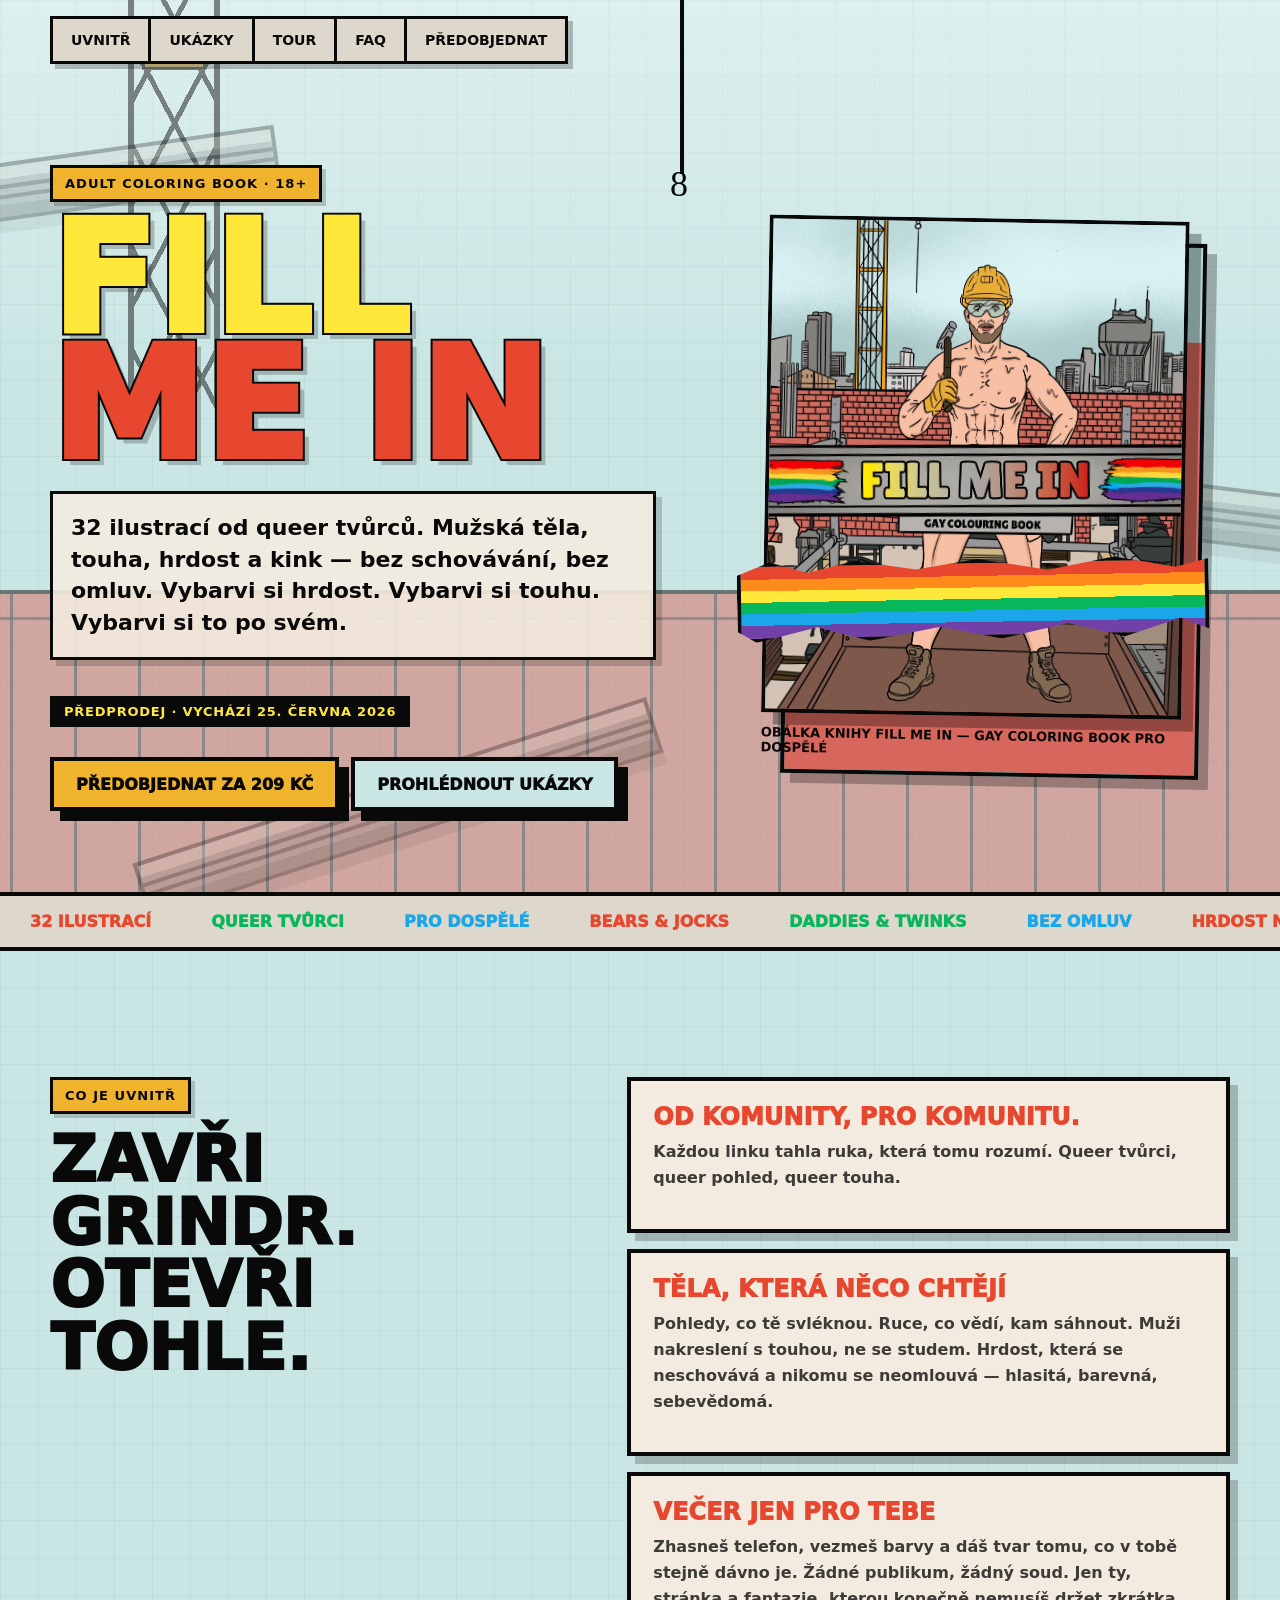
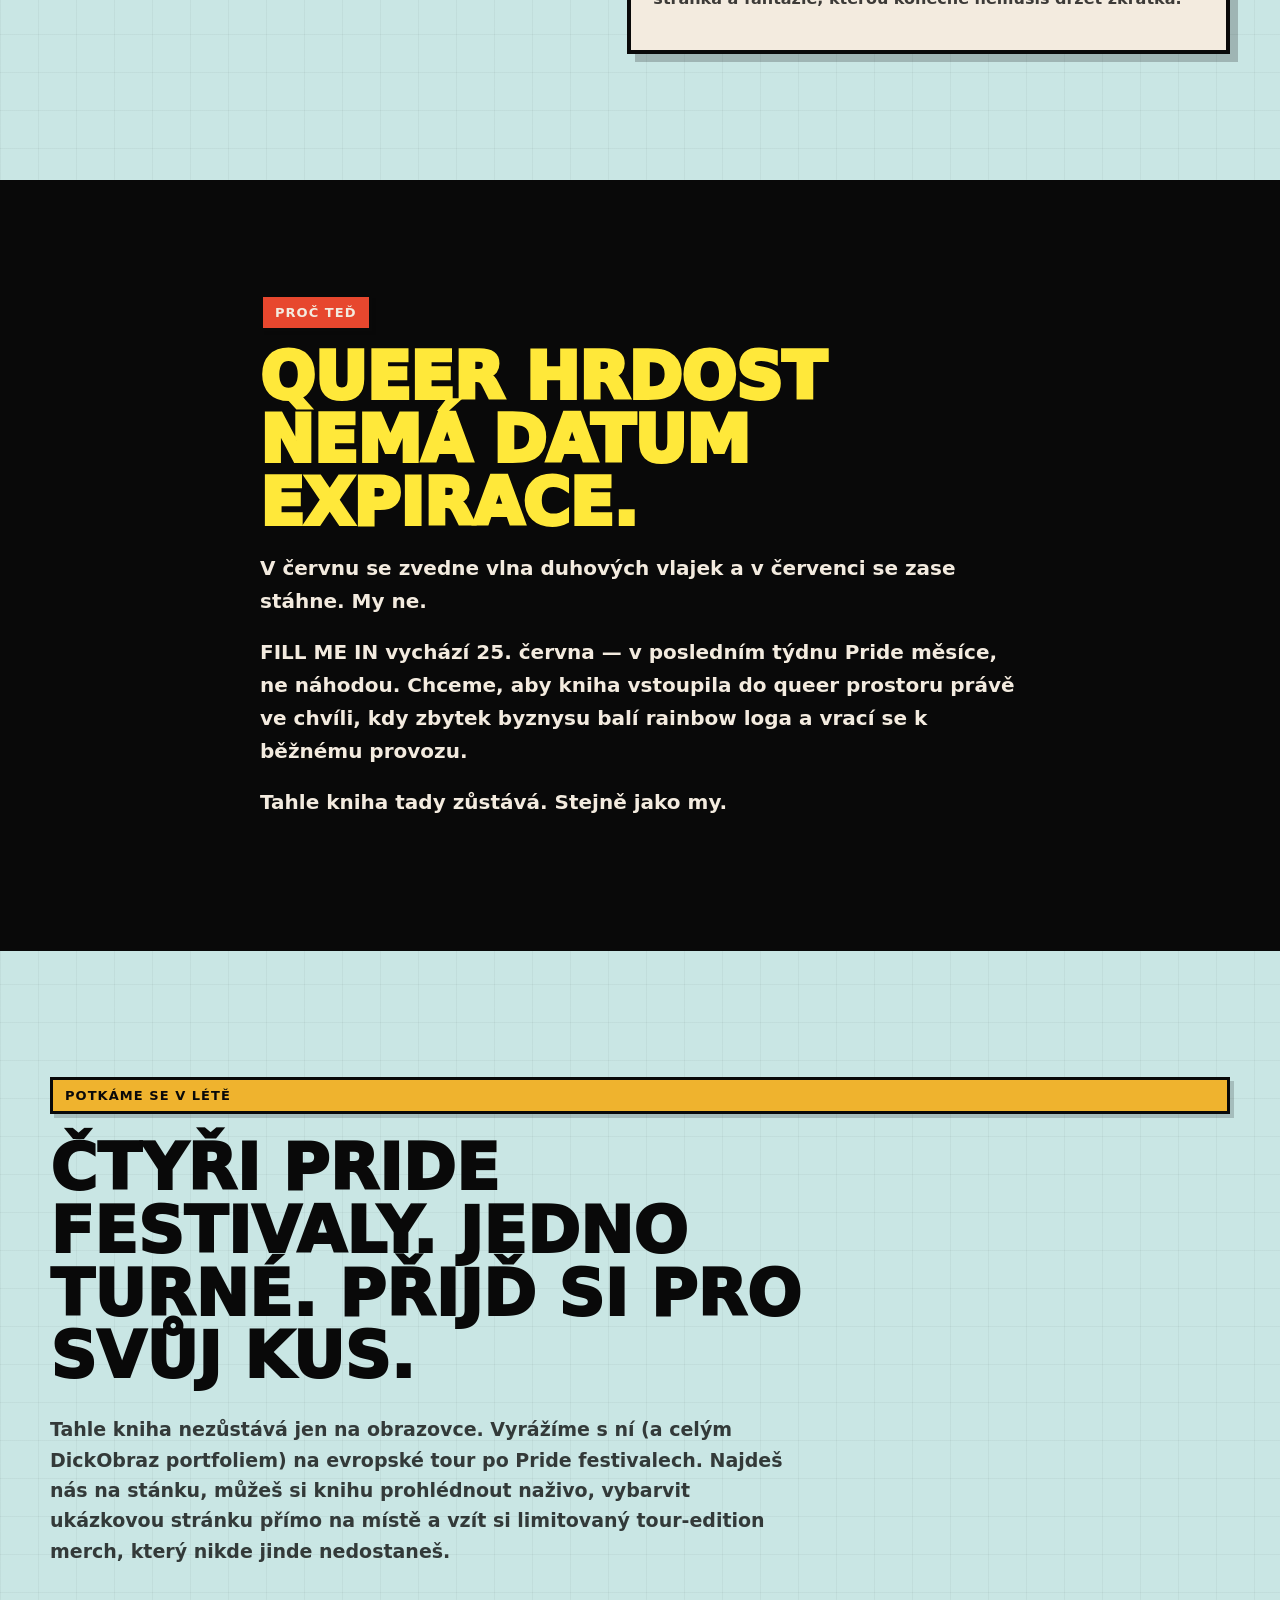
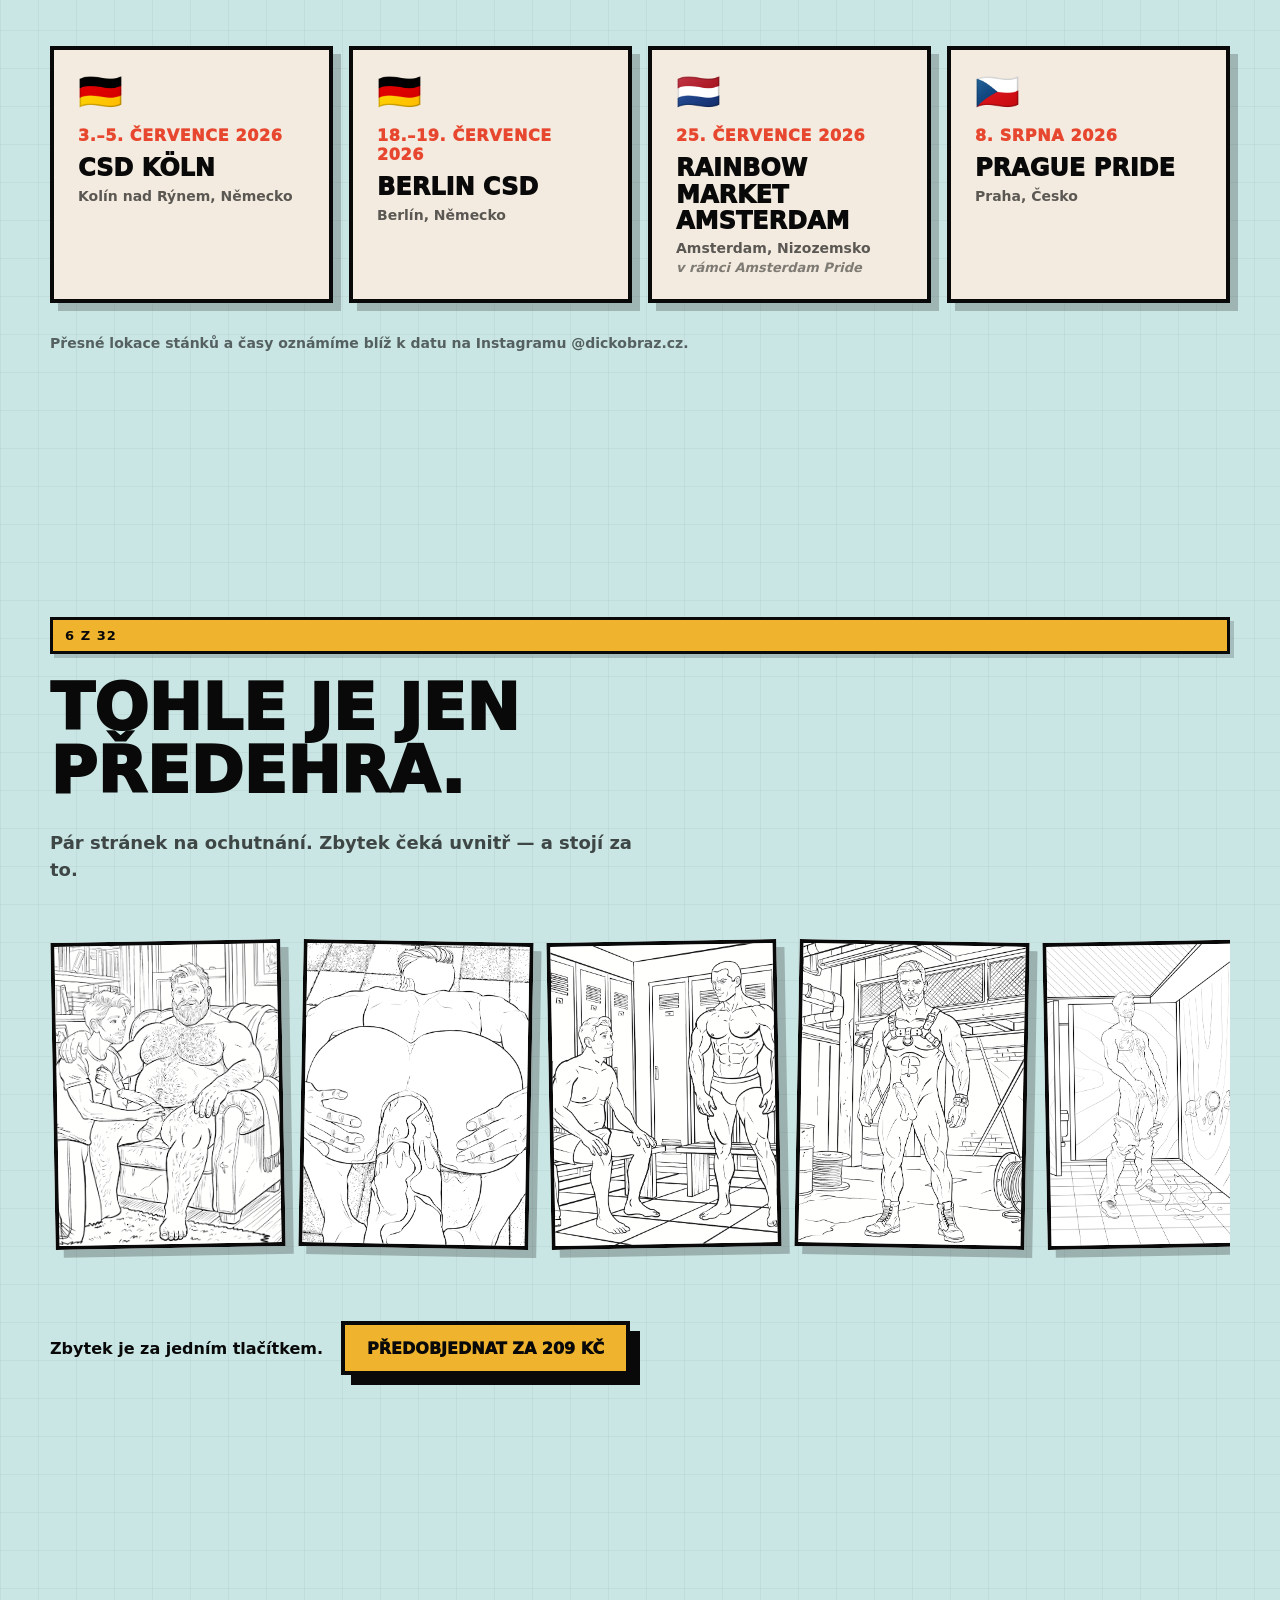
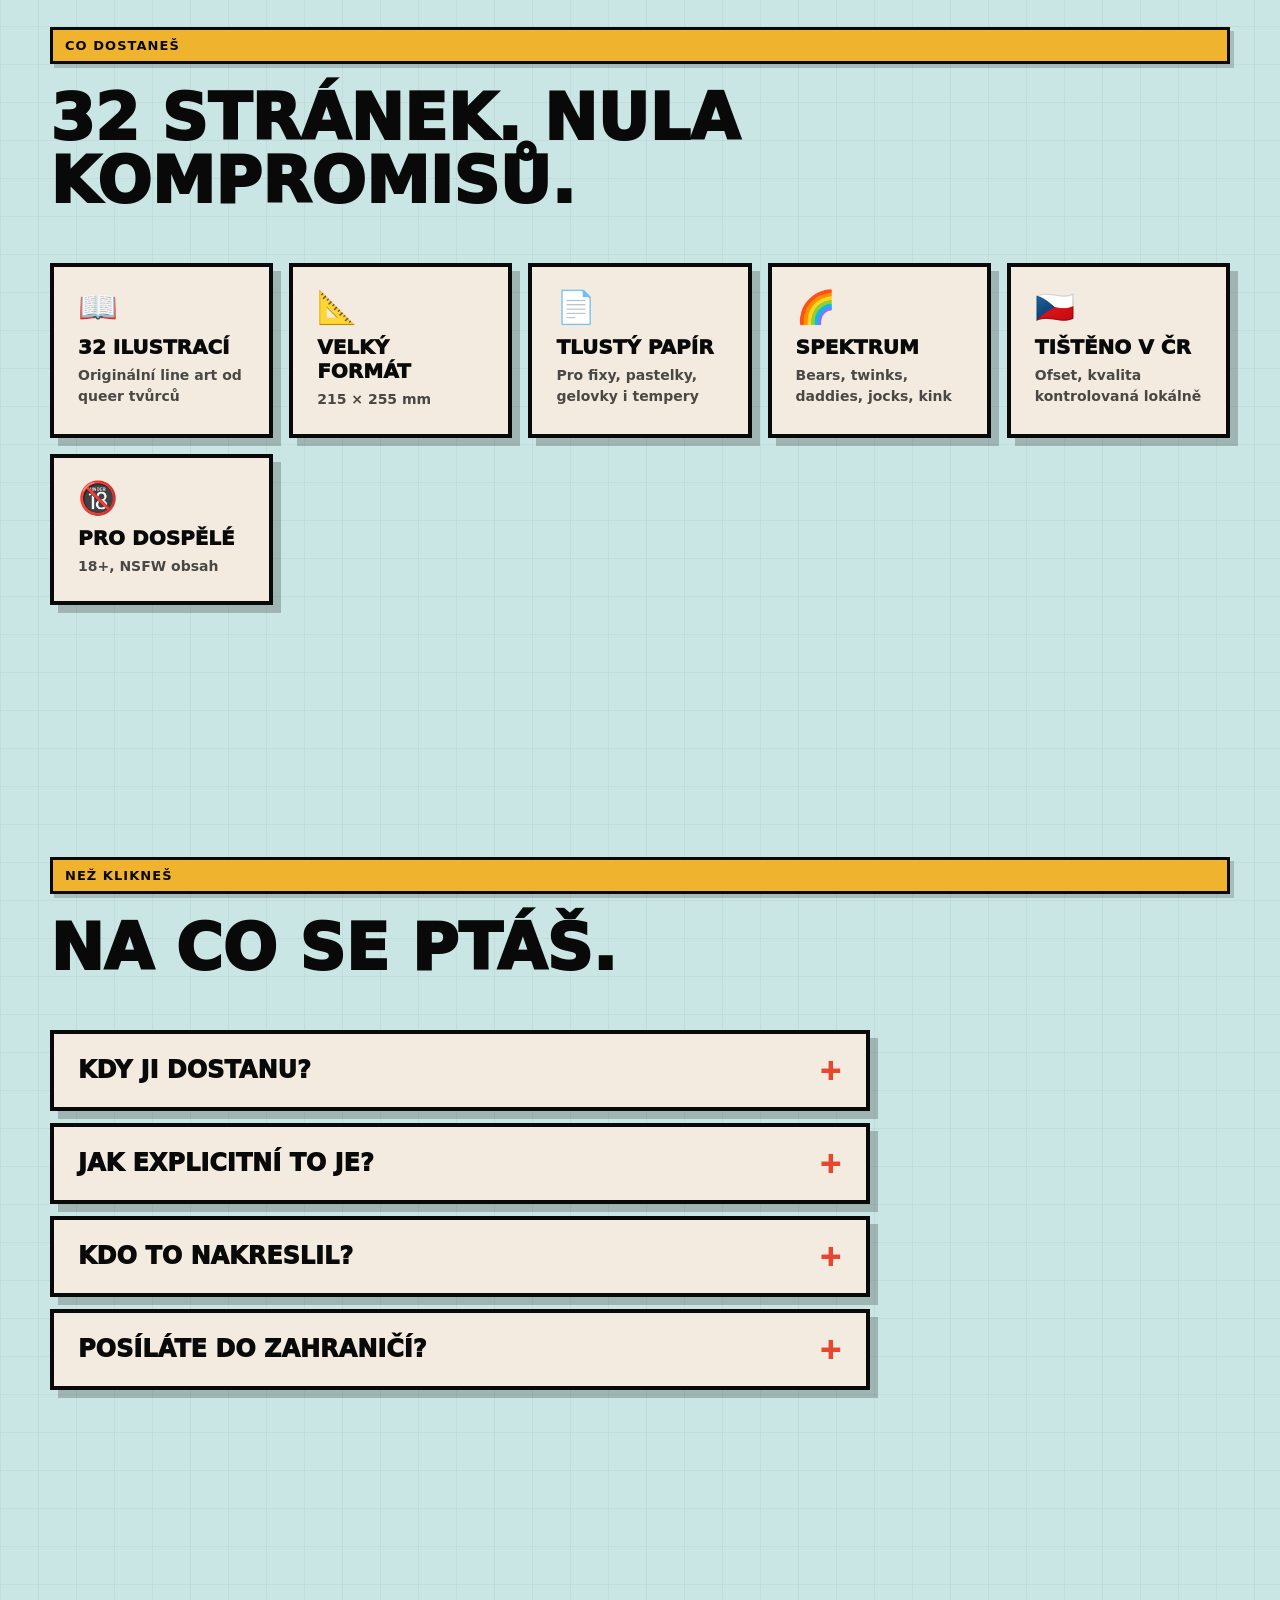
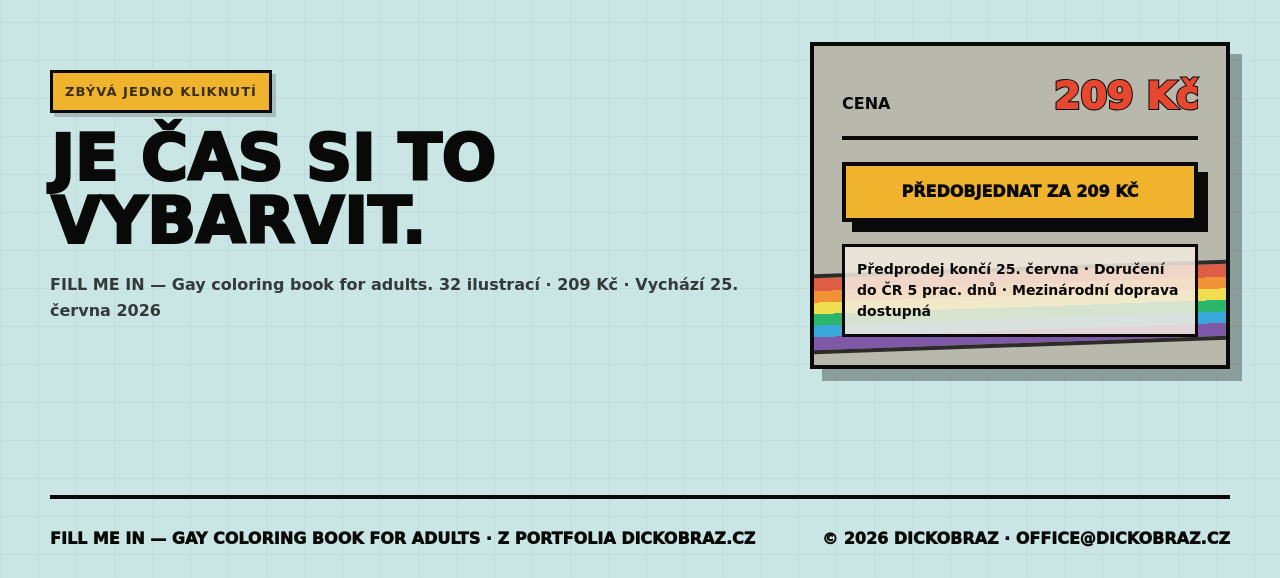
==== index.html @ f8d49448 "Tour sekce + SEO meta tagy + JSON-LD strukturovaná data - Přidána tour sekce s 4 kartami Pride festi" ====
<!doctype html>
<html lang="cs">
  <head>
    <meta charset="utf-8">
    <meta name="viewport" content="width=device-width, initial-scale=1">
    <title>FILL ME IN | Gay Coloring Book | DickObraz na Pride 2026</title>
    <meta name="description" content="FILL ME IN — gay coloring book pro dospělé. 32 ilustrací od queer tvůrců. Vychází 25. června 2026. Potkáme se na Pride festivalech: CSD Köln, Berlin CSD, Rainbow Market Amsterdam a Prague Pride.">
    <meta name="keywords" content="gay coloring book, queer omalovánky, FILL ME IN, DickObraz, Pride 2026, Berlin CSD vendor, CSD Köln aussteller, Amsterdam Pride market, Prague Pride trh, queer art, gay art Europe">
    <meta property="og:title" content="FILL ME IN — Gay Coloring Book | Pride Tour 2026">
    <meta property="og:description" content="32 ilustrací od queer tvůrců. Najdeš nás na CSD Köln, Berlin CSD, Amsterdam Pride a Prague Pride 2026.">
    <meta property="og:image" content="https://fillmein.dickobraz.cz/assets/obalka.jpeg">
    <meta property="og:url" content="https://fillmein.dickobraz.cz/">
    <meta property="og:type" content="product">
    <meta name="twitter:card" content="summary_large_image">
    <meta name="twitter:title" content="FILL ME IN — Gay Coloring Book">
    <meta name="twitter:description" content="32 ilustrací od queer tvůrců. Pride Tour 2026: Köln, Berlin, Amsterdam, Praha.">
    <meta name="twitter:image" content="https://fillmein.dickobraz.cz/assets/obalka.jpeg">
    <script type="application/ld+json">
    {
      "@context": "https://schema.org/",
      "@type": "Product",
      "name": "FILL ME IN — Gay Coloring Book",
      "image": "https://fillmein.dickobraz.cz/assets/obalka.jpeg",
      "description": "Gay coloring book pro dospělé. 32 originálních ilustrací od queer tvůrců. Bears, twinks, daddies, jocks a kink scéna.",
      "brand": { "@type": "Brand", "name": "DickObraz" },
      "offers": {
        "@type": "Offer",
        "url": "https://fillmein.dickobraz.cz/#buy",
        "priceCurrency": "CZK",
        "price": "209",
        "availability": "https://schema.org/PreOrder",
        "availabilityStarts": "2026-06-25T00:00:00+02:00"
      }
    }
    </script>
    <script type="application/ld+json">
    {
      "@context": "https://schema.org",
      "@graph": [
        {
          "@type": "Event",
          "name": "DickObraz / FILL ME IN @ CSD Köln 2026",
          "startDate": "2026-07-03",
          "endDate": "2026-07-05",
          "eventStatus": "https://schema.org/EventScheduled",
          "eventAttendanceMode": "https://schema.org/OfflineEventAttendanceMode",
          "location": { "@type": "Place", "name": "CSD Köln 2026", "address": { "@type": "PostalAddress", "addressLocality": "Köln", "addressCountry": "DE" } },
          "performer": { "@type": "Organization", "name": "DickObraz", "url": "https://dickobraz.cz" },
          "organizer": { "@type": "Organization", "name": "ColognePride", "url": "https://www.colognepride.de/" },
          "description": "DickObraz / FILL ME IN — vendor stánek s gay coloring book a celým DickObraz portfoliem na CSD Köln 2026.",
          "url": "https://fillmein.dickobraz.cz/#tour"
        },
        {
          "@type": "Event",
          "name": "DickObraz / FILL ME IN @ Berlin CSD 2026",
          "startDate": "2026-07-18",
          "endDate": "2026-07-19",
          "eventStatus": "https://schema.org/EventScheduled",
          "eventAttendanceMode": "https://schema.org/OfflineEventAttendanceMode",
          "location": { "@type": "Place", "name": "Berlin CSD 2026", "address": { "@type": "PostalAddress", "addressLocality": "Berlin", "addressCountry": "DE" } },
          "performer": { "@type": "Organization", "name": "DickObraz", "url": "https://dickobraz.cz" },
          "organizer": { "@type": "Organization", "name": "Berlin CSD", "url": "https://csd-berlin.de/" },
          "description": "DickObraz / FILL ME IN — vendor stánek s gay coloring book a celým DickObraz portfoliem na Berlin CSD 2026.",
          "url": "https://fillmein.dickobraz.cz/#tour"
        },
        {
          "@type": "Event",
          "name": "DickObraz / FILL ME IN @ Rainbow Market Amsterdam Pride 2026",
          "startDate": "2026-07-25",
          "endDate": "2026-07-25",
          "eventStatus": "https://schema.org/EventScheduled",
          "eventAttendanceMode": "https://schema.org/OfflineEventAttendanceMode",
          "location": { "@type": "Place", "name": "Rainbow Market Amsterdam Pride", "address": { "@type": "PostalAddress", "addressLocality": "Amsterdam", "addressCountry": "NL" } },
          "performer": { "@type": "Organization", "name": "DickObraz", "url": "https://dickobraz.cz" },
          "organizer": { "@type": "Organization", "name": "Amsterdam Pride", "url": "https://pride.nl/" },
          "description": "DickObraz / FILL ME IN — vendor na Rainbow Market v rámci Amsterdam Pride 2026.",
          "url": "https://fillmein.dickobraz.cz/#tour"
        },
        {
          "@type": "Event",
          "name": "DickObraz / FILL ME IN @ Prague Pride 2026",
          "startDate": "2026-08-08",
          "endDate": "2026-08-08",
          "eventStatus": "https://schema.org/EventScheduled",
          "eventAttendanceMode": "https://schema.org/OfflineEventAttendanceMode",
          "location": { "@type": "Place", "name": "Prague Pride 2026", "address": { "@type": "PostalAddress", "addressLocality": "Praha", "addressCountry": "CZ" } },
          "performer": { "@type": "Organization", "name": "DickObraz", "url": "https://dickobraz.cz" },
          "organizer": { "@type": "Organization", "name": "Prague Pride", "url": "https://www.praguepride.cz/" },
          "description": "DickObraz / FILL ME IN — vendor stánek s gay coloring book a celým DickObraz portfoliem na Prague Pride 2026.",
          "url": "https://fillmein.dickobraz.cz/#tour"
        }
      ]
    }
    </script>
    <link rel="preload" href="styles.css" as="style">
    <link rel="stylesheet" href="styles.css">
  </head>
  <body>
    <div class="construction-stage" aria-hidden="true">
      <span class="crane"></span>
      <span class="beam beam-a"><span></span></span>
      <span class="beam beam-b"><span></span></span>
      <span class="beam beam-c"><span></span></span>
      <span class="hook"></span>
    </div>

    <header class="site-header">
<nav class="nav" aria-label="Hlavní navigace">
        <a href="#inside" data-content="navInside">Uvnitř</a>
        <a href="#preview" data-content="navPreview">Ukázky</a>
        <a href="#tour">Tour</a>
        <a href="#faq">FAQ</a>
        <a href="#buy" data-content="navBuy">Předobjednat</a>
      </nav>
    </header>

    <main id="top">
      <section class="hero" aria-labelledby="hero-title">
        <div class="hero-copy">
          <p class="eyebrow" data-content="heroEyebrow">ADULT COLORING BOOK · 18+</p>
          <h1 id="hero-title">
            <span data-content="heroTitleLine1">FILL</span>
            <span data-content="heroTitleLine2">ME IN</span>
          </h1>
          <p class="lead" data-content="heroLead">
            32 ilustrací od queer tvůrců. Mužská těla, touha, hrdost a kink — bez schovávání, bez omluv. Vybarvi si hrdost. Vybarvi si touhu. Vybarvi si to po svém.
          </p>
          <p class="hero-sub" data-content="heroSub">Předprodej · Vychází 25. června 2026</p>
          <div class="hero-actions">
            <a class="button primary" href="#buy" data-content="primaryCta" data-cart-button>Předobjednat za 209 Kč</a>
            <a class="button ghost" href="#preview" data-content="secondaryCta">Prohlédnout ukázky</a>
          </div>
        </div>

        <figure class="cover-wrap">
          <img
            class="cover-img"
            src="assets/obalka.jpeg"
            alt="Obálka omalovánky FILL ME IN gay colouring book"
            data-fallback="Obálka"
          >
          <figcaption data-content="coverCaption">Obálka knihy FILL ME IN — gay coloring book pro dospělé</figcaption>
        </figure>
      </section>

      <section class="ticker" aria-label="Hlavní motivy">
        <div class="ticker-track" data-ticker>
          <span>32 ILUSTRACÍ</span>
          <span>QUEER TVŮRCI</span>
          <span>PRO DOSPĚLÉ</span>
          <span>BEARS &amp; JOCKS</span>
          <span>DADDIES &amp; TWINKS</span>
          <span>BEZ OMLUV</span>
          <span>HRDOST NA PAPÍŘE</span>
          <span>MUŽSKÁ TĚLA</span>
          <span>KINK FRIENDLY</span>
          <span>FIXY I PASTELKY</span>
          <span>TLUSTÝ PAPÍR</span>
          <span>DÁREK S KOULEMA</span>
          <span>QUEER FANTAZIE</span>
          <span>VYBARVI PO SVÉM</span>
          <span>COMING ČERVEN 25</span>
          <span>32 ILUSTRACÍ</span>
          <span>QUEER TVŮRCI</span>
          <span>PRO DOSPĚLÉ</span>
          <span>BEARS &amp; JOCKS</span>
          <span>DADDIES &amp; TWINKS</span>
          <span>BEZ OMLUV</span>
          <span>HRDOST NA PAPÍŘE</span>
          <span>MUŽSKÁ TĚLA</span>
          <span>KINK FRIENDLY</span>
          <span>FIXY I PASTELKY</span>
          <span>TLUSTÝ PAPÍR</span>
          <span>DÁREK S KOULEMA</span>
          <span>QUEER FANTAZIE</span>
          <span>VYBARVI PO SVÉM</span>
          <span>COMING ČERVEN 25</span>
        </div>
      </section>

      <section id="inside" class="split-section">
        <div>
          <p class="eyebrow" data-content="insideEyebrow">CO JE UVNITŘ</p>
          <h2 data-content="insideTitle">ZAVŘI GRINDR. OTEVŘI TOHLE.</h2>
        </div>
        <div class="feature-grid">
          <article>
            <strong data-content="feature1Title">Od komunity, pro komunitu.</strong>
            <p data-content="feature1Text">Každou linku tahla ruka, která tomu rozumí. Queer tvůrci, queer pohled, queer touha.</p>
          </article>
          <article>
            <strong data-content="feature2Title">TĚLA, KTERÁ NĚCO CHTĚJÍ</strong>
            <p data-content="feature2Text">Pohledy, co tě svléknou. Ruce, co vědí, kam sáhnout. Muži nakreslení s touhou, ne se studem. Hrdost, která se neschovává a nikomu se neomlouvá — hlasitá, barevná, sebevědomá.</p>
          </article>
          <article>
            <strong data-content="feature3Title">VEČER JEN PRO TEBE</strong>
            <p data-content="feature3Text">Zhasneš telefon, vezmeš barvy a dáš tvar tomu, co v tobě stejně dávno je. Žádné publikum, žádný soud. Jen ty, stránka a fantazie, kterou konečně nemusíš držet zkrátka.</p>
          </article>
        </div>
      </section>

      <section class="brand-story-section">
        <div class="brand-story-inner">
          <p class="eyebrow">PROČ TEĎ</p>
          <h2>QUEER HRDOST NEMÁ DATUM EXPIRACE.</h2>
          <div class="brand-story-body">
            <p>V červnu se zvedne vlna duhových vlajek a v červenci se zase stáhne. My ne.</p>
            <p>FILL ME IN vychází 25. června — v posledním týdnu Pride měsíce, ne náhodou. Chceme, aby kniha vstoupila do queer prostoru právě ve chvíli, kdy zbytek byznysu balí rainbow loga a vrací se k běžnému provozu.</p>
            <p>Tahle kniha tady zůstává. Stejně jako my.</p>
          </div>
        </div>
      </section>

      <section id="tour" class="tour-section" aria-labelledby="tour-heading">
        <div class="section-heading">
          <p class="eyebrow">POTKÁME SE V LÉTĚ</p>
          <h2 id="tour-heading">ČTYŘI PRIDE FESTIVALY. JEDNO TURNÉ. PŘIJĎ SI PRO SVŮJ KUS.</h2>
          <p class="tour-intro">Tahle kniha nezůstává jen na obrazovce. Vyrážíme s ní (a celým DickObraz portfoliem) na evropské tour po Pride festivalech. Najdeš nás na stánku, můžeš si knihu prohlédnout naživo, vybarvit ukázkovou stránku přímo na místě a vzít si limitovaný tour-edition merch, který nikde jinde nedostaneš.</p>
        </div>

        <div class="tour-grid">
          <a href="https://www.colognepride.de/" target="_blank" rel="noopener" class="tour-card">
            <article>
              <span class="tour-flag" aria-label="Německo">🇩🇪</span>
              <time datetime="2026-07-03" class="tour-date">3.–5. července 2026</time>
              <h3 class="tour-festival">CSD KÖLN</h3>
              <p class="tour-location">Kolín nad Rýnem, Německo</p>
            </article>
          </a>
          <a href="https://csd-berlin.de/" target="_blank" rel="noopener" class="tour-card">
            <article>
              <span class="tour-flag" aria-label="Německo">🇩🇪</span>
              <time datetime="2026-07-18" class="tour-date">18.–19. července 2026</time>
              <h3 class="tour-festival">BERLIN CSD</h3>
              <p class="tour-location">Berlín, Německo</p>
            </article>
          </a>
          <a href="https://pride.nl/" target="_blank" rel="noopener" class="tour-card">
            <article>
              <span class="tour-flag" aria-label="Nizozemsko">🇳🇱</span>
              <time datetime="2026-07-25" class="tour-date">25. července 2026</time>
              <h3 class="tour-festival">RAINBOW MARKET AMSTERDAM</h3>
              <p class="tour-location">Amsterdam, Nizozemsko</p>
              <p class="tour-sub">v rámci Amsterdam Pride</p>
            </article>
          </a>
          <a href="https://www.praguepride.cz/" target="_blank" rel="noopener" class="tour-card">
            <article>
              <span class="tour-flag" aria-label="Česko">🇨🇿</span>
              <time datetime="2026-08-08" class="tour-date">8. srpna 2026</time>
              <h3 class="tour-festival">PRAGUE PRIDE</h3>
              <p class="tour-location">Praha, Česko</p>
            </article>
          </a>
        </div>

        <p class="tour-footnote">Přesné lokace stánků a časy oznámíme blíž k datu na Instagramu @dickobraz.cz.</p>
      </section>

      <section id="preview" class="preview-section" aria-labelledby="preview-title">
        <div class="section-heading">
          <p class="eyebrow" data-content="previewEyebrow">6 Z 32</p>
          <h2 id="preview-title" data-content="previewTitle">TOHLE JE JEN PŘEDEHRA.</h2>
          <p class="preview-subtitle" data-content="previewSubtitle">Pár stránek na ochutnání. Zbytek čeká uvnitř — a stojí za to.</p>
        </div>

        <div class="sample-rail" aria-label="Ukázkové obrázky">
          <figure class="sample-card">
            <img src="assets/ukazka_1.png" alt="Ukázka z gay coloring book FILL ME IN" data-fallback="Ukázka 1">
          </figure>
          <figure class="sample-card">
            <img src="assets/ukazka_2.png" alt="Ukázka z gay coloring book FILL ME IN" data-fallback="Ukázka 2">
          </figure>
          <figure class="sample-card">
            <img src="assets/ukazka_3.png" alt="Ukázka z gay coloring book FILL ME IN" data-fallback="Ukázka 3">

          </figure>
          <figure class="sample-card">
            <img src="assets/ukazka_4.png" alt="Ukázka z gay coloring book FILL ME IN" data-fallback="Ukázka 4">

          </figure>
          <figure class="sample-card">
            <img src="assets/ukazka_5.png" alt="Ukázka z gay coloring book FILL ME IN" data-fallback="Ukázka 5">

          </figure>
          <figure class="sample-card">
            <img src="assets/ukazka_6.png" alt="Ukázka z gay coloring book FILL ME IN" data-fallback="Ukázka 6">

          </figure>
        </div>

        <div class="preview-cta-row">
          <span>Zbytek je za jedním tlačítkem.</span>
          <a class="button primary" href="#buy" data-content="previewCta" data-cart-button>Předobjednat za 209 Kč</a>
        </div>
      </section>

      <section class="specs-section">
        <div class="section-heading">
          <p class="eyebrow">CO DOSTANEŠ</p>
          <h2>32 STRÁNEK. NULA KOMPROMISŮ.</h2>
        </div>
        <div class="specs-grid">
          <div class="spec-item">
            <span class="spec-icon">📖</span>
            <strong>32 ilustrací</strong>
            <p>Originální line art od queer tvůrců</p>
          </div>
          <div class="spec-item">
            <span class="spec-icon">📐</span>
            <strong>Velký formát</strong>
            <p>215 × 255 mm</p>
          </div>
          <div class="spec-item">
            <span class="spec-icon">📄</span>
            <strong>Tlustý papír</strong>
            <p>Pro fixy, pastelky, gelovky i tempery</p>
          </div>
          <div class="spec-item">
            <span class="spec-icon">🌈</span>
            <strong>Spektrum</strong>
            <p>Bears, twinks, daddies, jocks, kink</p>
          </div>
          <div class="spec-item">
            <span class="spec-icon">🇨🇿</span>
            <strong>Tištěno v ČR</strong>
            <p>Ofset, kvalita kontrolovaná lokálně</p>
          </div>
          <div class="spec-item">
            <span class="spec-icon">🔞</span>
            <strong>Pro dospělé</strong>
            <p>18+, NSFW obsah</p>
          </div>
        </div>
      </section>

      <section id="faq" class="faq-section" aria-labelledby="faq-title">
        <div class="section-heading">
          <p class="eyebrow">NEŽ KLIKNEŠ</p>
          <h2 id="faq-title">NA CO SE PTÁŠ.</h2>
        </div>
        <div class="faq-list">
          <details class="faq-item">
            <summary>Kdy ji dostanu?</summary>
            <p>Předprodej běží do 25. června 2026. Pak začínáme rozesílat — v ČR do 2 pracovních dnů, do EU obvykle do 5–10 dnů.</p>
          </details>
          <details class="faq-item">
            <summary>Jak explicitní to je?</summary>
            <p>Spektrum od jemných ilustrací (pár v sauně, akt v lese) po explicitní (BDSM, glory hole, vodní hry). Otevřeně řečeno — pokud hledáš mandalu, tohle není tvoje knížka.</p>
          </details>
          <details class="faq-item">
            <summary>Kdo to nakreslil?</summary>
            <p>Tým queer tvůrců, kteří si přejí zůstat v anonymitě. Adult queer práce v portfoliu jim může komplikovat jiné zakázky. Respektujeme to. Jejich práce mluví sama za sebe.</p>
          </details>
          <details class="faq-item">
            <summary>Posíláte do zahraničí?</summary>
            <p>Ano, po celé EU. Pro UK a US šleme jako mezinárodní balíček. Cena dopravy se počítá při dokončení objednávky.</p>
          </details>
        </div>
      </section>

      <section id="buy" class="buy-section" aria-labelledby="buy-title">
        <div class="buy-copy">
          <p class="eyebrow" data-content="buyEyebrow">ZBÝVÁ JEDNO KLIKNUTÍ</p>
          <h2 id="buy-title" data-content="buyTitle">JE ČAS SI TO VYBARVIT.</h2>
          <p data-content="buyText">FILL ME IN — Gay coloring book for adults. 32 ilustrací · 209 Kč · Vychází 25. června 2026</p>
        </div>
        <div class="buy-panel">
          <div class="price-row">
            <span data-content="priceLabel">Cena</span>
            <strong data-price>209 Kč</strong>
          </div>
          <button class="button cart-button" type="button" data-cart-button>
            Předobjednat za 209 Kč
          </button>
          <p class="cart-note" data-cart-note>
            Předprodej končí 25. června · Doručení do ČR 5 prac. dnů · Mezinárodní doprava dostupná
          </p>
        </div>
      </section>
    </main>

    <footer class="site-footer">
      <span data-content="footerLeft">FILL ME IN — Gay coloring book for adults · Z portfolia DickObraz.cz</span>
      <span data-content="footerRight">© 2026 DickObraz · office@dickobraz.cz</span>
    </footer>

    <script src="script.js"></script>
  </body>
</html>
---- styles.css ----
:root {
  --ink: #090909;
  --sky: #c9e6e4;
  --sky-deep: #b5d8d6;
  --paper: #f3ebdf;
  --brick: #d7665d;
  --steel: #868780;
  --steel-light: #b8b8ad;
  --helmet: #efb32e;
  --yellow: #ffe83a;
  --red: #e7472e;
  --green: #08b65b;
  --blue: #1aa6e8;
  --purple: #7241a8;
  --panel: #ded8cc;
  --shadow: 10px 10px 0 var(--ink);
}

* {
  box-sizing: border-box;
}

html {
  scroll-behavior: smooth;
}

body {
  margin: 0;
  min-height: 100vh;
  color: var(--ink);
  background:
    linear-gradient(180deg, rgba(255, 255, 255, 0.38), transparent 42vh),
    linear-gradient(90deg, rgba(9, 9, 9, 0.04) 1px, transparent 1px) 0 0 / 38px 38px,
    linear-gradient(180deg, rgba(9, 9, 9, 0.04) 1px, transparent 1px) 0 0 / 38px 38px,
    var(--sky);
  font-family: Impact, Haettenschweiler, "Arial Black", Inter, ui-sans-serif, system-ui, sans-serif;
  letter-spacing: 0;
  overflow-x: hidden;
}

body::before {
  content: "";
  position: fixed;
  inset: auto 0 0;
  z-index: -2;
  height: 34vh;
  background:
    linear-gradient(90deg, transparent 0 10px, rgba(9, 9, 9, 0.65) 10px 13px, transparent 13px 64px) 0 0 / 64px 28px,
    linear-gradient(180deg, transparent 0 23px, rgba(9, 9, 9, 0.55) 23px 26px, transparent 26px),
    var(--brick);
  border-top: 4px solid var(--ink);
  opacity: 0.5;
}

body::after {
  content: "";
  position: fixed;
  inset: 0;
  z-index: -1;
  pointer-events: none;
  background-image: radial-gradient(rgba(9, 9, 9, 0.18) 0.7px, transparent 0.7px);
  background-size: 4px 4px;
  mix-blend-mode: multiply;
  opacity: 0.18;
}

img {
  display: block;
  max-width: 100%;
}

a {
  color: inherit;
}

.construction-stage {
  position: fixed;
  inset: 0;
  z-index: -1;
  overflow: hidden;
  pointer-events: none;
}

.crane {
  position: absolute;
  left: clamp(18px, 10vw, 150px);
  top: -24px;
  width: 92px;
  height: 48vh;
  background:
    repeating-linear-gradient(62deg, transparent 0 23px, var(--ink) 23px 28px, transparent 28px 48px),
    repeating-linear-gradient(-62deg, transparent 0 22px, var(--ink) 22px 27px, transparent 27px 48px);
  border-inline: 6px solid var(--ink);
  opacity: 0.48;
}

.crane::before,
.crane::after {
  content: "";
  position: absolute;
  left: 8px;
  right: 8px;
  height: 10px;
  background: var(--helmet);
  border: 3px solid var(--ink);
}

.crane::before {
  top: 18%;
}

.crane::after {
  top: 48%;
}

.hook {
  position: absolute;
  left: min(54vw, 680px);
  top: -16px;
  width: 4px;
  height: 190px;
  background: var(--ink);
  animation: hook-sway 5.4s ease-in-out infinite;
}

.hook::after {
  content: "8";
  position: absolute;
  left: -10px;
  bottom: -28px;
  font-family: Georgia, serif;
  font-size: 36px;
  line-height: 1;
}

.beam {
  position: absolute;
  width: 540px;
  height: 58px;
  border: 4px solid var(--ink);
  background: linear-gradient(180deg, #d2d0c5 0 24%, var(--steel) 24% 76%, #575a56 76%);
  box-shadow: 0 12px 0 rgba(9, 9, 9, 0.2);
  opacity: 0.28;
}

.beam span {
  position: absolute;
  inset: 18px 0;
  border-block: 4px solid var(--ink);
}

.beam-a {
  top: 18%;
  left: -260px;
  rotate: -8deg;
  animation: beam-slide 20s linear infinite;
}

.beam-b {
  top: 55%;
  right: -280px;
  rotate: 7deg;
  animation: beam-slide-reverse 26s linear infinite;
}

.beam-c {
  bottom: 7%;
  left: 10%;
  rotate: -18deg;
  animation: beam-float 8s ease-in-out infinite;
}

.site-header {
  position: sticky;
  top: 0;
  z-index: 10;
  display: flex;
  align-items: center;
  justify-content: space-between;
  gap: 24px;
  width: min(1180px, calc(100% - 32px));
  margin: 0 auto;
  padding: 16px 0;
}

.brand,
.nav {
  display: flex;
  align-items: center;
}

.brand {
  gap: 10px;
  padding: 8px 12px;
  background: rgba(243, 235, 223, 0.82);
  border: 3px solid var(--ink);
  box-shadow: 5px 5px 0 rgba(9, 9, 9, 0.24);
  font-weight: 900;
  text-decoration: none;
  text-transform: uppercase;
}

.brand-mark {
  display: grid;
  width: 34px;
  height: 34px;
  place-items: center;
  color: var(--yellow);
  background: var(--ink);
  border: 3px solid var(--red);
}

.nav {
  gap: 0;
  background: var(--panel);
  border: 3px solid var(--ink);
  box-shadow: 5px 5px 0 rgba(9, 9, 9, 0.24);
}

.nav a {
  padding: 13px 18px;
  font-size: 14px;
  font-weight: 900;
  text-decoration: none;
  text-transform: uppercase;
}

.nav a + a {
  border-left: 3px solid var(--ink);
}

.hero {
  display: grid;
  grid-template-columns: minmax(0, 0.95fr) minmax(340px, 0.8fr);
  align-items: center;
  gap: clamp(28px, 5vw, 70px);
  width: min(1180px, calc(100% - 32px));
  min-height: calc(100vh - 88px);
  margin: 0 auto;
  padding: clamp(26px, 5vw, 58px) 0 54px;
}

.eyebrow {
  display: inline-block;
  margin: 0 0 15px;
  padding: 8px 12px;
  color: var(--ink);
  background: var(--helmet);
  border: 3px solid var(--ink);
  font-size: 13px;
  font-weight: 900;
  letter-spacing: 0.08em;
  text-transform: uppercase;
  box-shadow: 4px 4px 0 rgba(9, 9, 9, 0.18);
}

h1,
h2,
p {
  margin-top: 0;
}

h1 {
  max-width: 760px;
  margin-bottom: 22px;
  font-size: clamp(64px, 12vw, 156px);
  line-height: 0.82;
  font-weight: 950;
  letter-spacing: 0;
  text-transform: uppercase;
  -webkit-text-stroke: 4px var(--ink);
  paint-order: stroke fill;
}

h1 span {
  display: block;
  width: max-content;
  max-width: 100%;
  color: var(--yellow);
  text-shadow: 6px 6px 0 rgba(9, 9, 9, 0.22);
}

h1 span:last-child {
  color: var(--red);
}

h2 {
  max-width: 760px;
  margin-bottom: 18px;
  font-size: clamp(34px, 5vw, 70px);
  line-height: 0.98;
  font-weight: 950;
  letter-spacing: 0;
  text-transform: uppercase;
}

.lead {
  max-width: 650px;
  padding: 18px;
  color: var(--ink);
  background: rgba(243, 235, 223, 0.9);
  border: 3px solid var(--ink);
  font-family: Inter, ui-sans-serif, system-ui, sans-serif;
  font-size: clamp(18px, 2vw, 22px);
  font-weight: 800;
  line-height: 1.45;
  box-shadow: 6px 6px 0 rgba(9, 9, 9, 0.18);
}

.hero-actions {
  display: flex;
  flex-wrap: wrap;
  gap: 12px;
  margin-top: 30px;
}

.button {
  display: inline-flex;
  min-height: 54px;
  align-items: center;
  justify-content: center;
  padding: 0 22px;
  border: 4px solid var(--ink);
  color: var(--ink);
  background: #fff;
  font: inherit;
  font-size: 16px;
  font-weight: 950;
  text-decoration: none;
  text-transform: uppercase;
  cursor: pointer;
  box-shadow: var(--shadow);
  transition: transform 160ms ease, box-shadow 160ms ease;
}

.button:hover,
.button:focus-visible {
  transform: translate(5px, 5px);
  box-shadow: 5px 5px 0 var(--ink);
}

.button.primary,
.cart-button {
  background: var(--helmet);
}

.button.ghost {
  background: var(--sky);
}

.cover-wrap {
  position: relative;
  width: min(420px, 100%);
  margin: 0 auto;
  transform: rotate(1deg);
}

.cover-wrap::before {
  content: "";
  position: absolute;
  inset: 22px -18px -18px 20px;
  z-index: -1;
  background:
    linear-gradient(180deg, transparent 0 18%, var(--brick) 18%),
    var(--sky-deep);
  border: 4px solid var(--ink);
  box-shadow: 10px 10px 0 rgba(9, 9, 9, 0.28);
}

.cover-wrap::after,
.buy-panel::before {
  content: "";
  position: absolute;
  left: -26px;
  right: -26px;
  height: 72px;
  background:
    linear-gradient(180deg, var(--red) 0 18%, #ff8b1a 18% 34%, var(--yellow) 34% 50%, var(--green) 50% 66%, var(--blue) 66% 82%, var(--purple) 82%);
  border: 4px solid var(--ink);
  transform: rotate(-2deg);
}

.cover-wrap::after {
  bottom: 22%;
  z-index: 2;
  clip-path: polygon(0 16%, 7% 0, 15% 14%, 25% 0, 38% 12%, 51% 0, 66% 15%, 80% 0, 93% 14%, 100% 4%, 100% 92%, 94% 78%, 82% 100%, 70% 82%, 56% 100%, 43% 84%, 28% 100%, 17% 82%, 4% 100%, 0 86%);
}

.cover-img,
.image-fallback {
  width: 100%;
  aspect-ratio: 1726 / 2048;
  object-fit: cover;
  border: 4px solid var(--ink);
  background: #fff;
  box-shadow: 12px 12px 0 rgba(9, 9, 9, 0.32);
}

.image-fallback {
  display: grid;
  place-items: center;
  padding: 28px;
  background:
    repeating-linear-gradient(0deg, transparent 0 22px, rgba(9, 9, 9, 0.18) 22px 25px),
    repeating-linear-gradient(90deg, transparent 0 54px, rgba(9, 9, 9, 0.22) 54px 58px),
    var(--brick);
  color: var(--ink);
  font-weight: 950;
  text-align: center;
  text-transform: uppercase;
}

.cover-wrap figcaption,
.sample-card figcaption {
  margin-top: 12px;
  color: var(--ink);
  font-family: Inter, ui-sans-serif, system-ui, sans-serif;
  font-size: 13px;
  font-weight: 900;
  text-transform: uppercase;
}

.ticker {
  border-block: 4px solid var(--ink);
  overflow: hidden;
  background: var(--panel);
  color: var(--ink);
}

.ticker-track {
  display: flex;
  width: max-content;
  animation: ticker 25s linear infinite;
}

.ticker span {
  padding: 16px 30px;
  font-weight: 950;
  text-transform: uppercase;
  white-space: nowrap;
}

.ticker span:nth-child(3n + 1) {
  color: var(--red);
}

.ticker span:nth-child(3n + 2) {
  color: var(--green);
}

.ticker span:nth-child(3n) {
  color: var(--blue);
}

.split-section,
.preview-section,
.buy-section {
  width: min(1180px, calc(100% - 32px));
  margin: 0 auto;
  padding: clamp(70px, 10vw, 126px) 0;
}

.split-section {
  display: grid;
  grid-template-columns: minmax(0, 0.92fr) minmax(0, 1.08fr);
  gap: clamp(26px, 5vw, 64px);
}

.feature-grid {
  display: grid;
  gap: 16px;
}

.feature-grid article {
  padding: 22px;
  background: var(--paper);
  border: 4px solid var(--ink);
  box-shadow: 8px 8px 0 rgba(9, 9, 9, 0.22);
}

.feature-grid strong {
  display: block;
  margin-bottom: 8px;
  color: var(--red);
  font-size: 24px;
  font-weight: 950;
  text-transform: uppercase;
}

.feature-grid p,
.buy-copy p {
  color: rgba(9, 9, 9, 0.78);
  font-family: Inter, ui-sans-serif, system-ui, sans-serif;
  font-weight: 750;
  line-height: 1.62;
}

.section-heading {
  display: grid;
  gap: 8px;
  margin-bottom: 32px;
}

.sample-rail {
  display: grid;
  grid-auto-columns: minmax(230px, 310px);
  grid-auto-flow: column;
  gap: 18px;
  overflow-x: auto;
  padding: 8px 8px 34px;
  scroll-snap-type: x mandatory;
}

.sample-card {
  min-width: 0;
  margin: 0;
  scroll-snap-align: start;
}

.sample-card img,
.sample-card .image-fallback {
  width: 100%;
  aspect-ratio: 3 / 4;
  object-fit: cover;
  object-position: top center;
  border: 4px solid var(--ink);
  background-color: #fff;
  box-shadow: 8px 8px 0 rgba(9, 9, 9, 0.24);
}

.sample-card:nth-child(odd) {
  transform: rotate(-1deg);
}

.sample-card:nth-child(even) {
  transform: rotate(1deg);
}

.buy-section {
  position: relative;
  display: grid;
  grid-template-columns: minmax(0, 1fr) minmax(280px, 420px);
  align-items: center;
  gap: clamp(24px, 5vw, 70px);
}

.buy-panel {
  position: relative;
  padding: 28px;
  background: var(--steel-light);
  color: var(--ink);
  border: 4px solid var(--ink);
  box-shadow: 12px 12px 0 rgba(9, 9, 9, 0.32);
  overflow: hidden;
}

.buy-panel::before {
  inset: auto -28px 18px;
  opacity: 0.8;
}

.price-row {
  position: relative;
  z-index: 1;
  display: flex;
  align-items: baseline;
  justify-content: space-between;
  gap: 18px;
  margin-bottom: 22px;
  padding-bottom: 18px;
  border-bottom: 4px solid var(--ink);
}

.price-row span {
  font-weight: 900;
  text-transform: uppercase;
}

.price-row strong {
  color: var(--red);
  font-size: 38px;
  font-weight: 950;
  -webkit-text-stroke: 2px var(--ink);
  paint-order: stroke fill;
}

.cart-button {
  position: relative;
  z-index: 1;
  width: 100%;
  min-height: 60px;
}

.cart-note {
  position: relative;
  z-index: 1;
  margin: 22px 0 0;
  padding: 12px;
  color: var(--ink);
  background: rgba(243, 235, 223, 0.86);
  border: 3px solid var(--ink);
  font-family: Inter, ui-sans-serif, system-ui, sans-serif;
  font-size: 14px;
  font-weight: 800;
  line-height: 1.5;
}

.hero-sub {
  margin: 14px 0 0;
  padding: 8px 14px;
  display: inline-block;
  background: var(--ink);
  color: var(--yellow);
  font-family: Inter, ui-sans-serif, system-ui, sans-serif;
  font-size: 13px;
  font-weight: 900;
  text-transform: uppercase;
  letter-spacing: 0.06em;
}

.brand-story-section {
  background: var(--ink);
  color: var(--paper);
  border-block: 4px solid var(--ink);
  padding: clamp(60px, 10vw, 110px) 0;
}

.brand-story-inner {
  width: min(760px, calc(100% - 32px));
  margin: 0 auto;
}

.brand-story-inner .eyebrow {
  background: var(--red);
  color: var(--paper);
}

.brand-story-inner h2 {
  color: var(--yellow);
  -webkit-text-stroke: 2px var(--yellow);
}

.brand-story-body p {
  font-family: Inter, ui-sans-serif, system-ui, sans-serif;
  font-size: clamp(16px, 2vw, 20px);
  font-weight: 700;
  line-height: 1.65;
  color: var(--paper);
  margin-bottom: 18px;
}

.tour-section {
  width: min(1180px, calc(100% - 32px));
  margin: 0 auto;
  padding: clamp(70px, 10vw, 126px) 0;
}

.tour-intro {
  max-width: 760px;
  font-family: Inter, ui-sans-serif, system-ui, sans-serif;
  font-size: clamp(16px, 1.8vw, 19px);
  font-weight: 700;
  line-height: 1.6;
  color: rgba(9, 9, 9, 0.78);
  margin-bottom: 48px;
}

.tour-grid {
  display: grid;
  grid-template-columns: repeat(4, 1fr);
  gap: 16px;
  margin-bottom: 32px;
}

.tour-card {
  display: block;
  text-decoration: none;
  color: var(--ink);
  border: 4px solid var(--ink);
  background: var(--paper);
  box-shadow: 8px 8px 0 rgba(9, 9, 9, 0.22);
  transition: transform 160ms ease, box-shadow 160ms ease;
}

.tour-card:hover,
.tour-card:focus-visible {
  transform: translate(4px, 4px);
  box-shadow: 4px 4px 0 rgba(9, 9, 9, 0.22);
}

.tour-card article {
  padding: 24px;
}

.tour-flag {
  display: block;
  font-size: 36px;
  line-height: 1;
  margin-bottom: 16px;
}

.tour-date {
  display: block;
  font-size: clamp(14px, 1.4vw, 16px);
  font-weight: 950;
  color: var(--red);
  text-transform: uppercase;
  letter-spacing: 0.04em;
  margin-bottom: 10px;
}

.tour-festival {
  margin: 0 0 6px;
  font-size: clamp(18px, 2vw, 24px);
  font-weight: 950;
  line-height: 1.1;
  text-transform: uppercase;
}

.tour-location {
  margin: 0;
  font-family: Inter, ui-sans-serif, system-ui, sans-serif;
  font-size: 14px;
  font-weight: 700;
  color: rgba(9, 9, 9, 0.65);
}

.tour-sub {
  margin: 4px 0 0;
  font-family: Inter, ui-sans-serif, system-ui, sans-serif;
  font-size: 13px;
  font-weight: 600;
  color: rgba(9, 9, 9, 0.5);
  font-style: italic;
}

.tour-footnote {
  font-family: Inter, ui-sans-serif, system-ui, sans-serif;
  font-size: 14px;
  font-weight: 700;
  color: rgba(9, 9, 9, 0.6);
}

@media (max-width: 900px) {
  .tour-grid {
    grid-template-columns: repeat(2, 1fr);
  }
}

@media (max-width: 520px) {
  .tour-grid {
    grid-template-columns: 1fr;
  }
}

.preview-subtitle {
  max-width: 600px;
  font-family: Inter, ui-sans-serif, system-ui, sans-serif;
  font-size: 18px;
  font-weight: 700;
  color: rgba(9, 9, 9, 0.72);
  line-height: 1.5;
}

.preview-cta-row {
  display: flex;
  flex-wrap: wrap;
  align-items: center;
  gap: 18px;
  margin-top: 40px;
  font-family: Inter, ui-sans-serif, system-ui, sans-serif;
  font-size: 16px;
  font-weight: 800;
}

.specs-section,
.faq-section {
  width: min(1180px, calc(100% - 32px));
  margin: 0 auto;
  padding: clamp(70px, 10vw, 126px) 0;
}

.specs-grid {
  display: grid;
  grid-template-columns: repeat(auto-fill, minmax(220px, 1fr));
  gap: 16px;
}

.spec-item {
  padding: 24px;
  background: var(--paper);
  border: 4px solid var(--ink);
  box-shadow: 8px 8px 0 rgba(9, 9, 9, 0.22);
}

.spec-icon {
  display: block;
  font-size: 32px;
  margin-bottom: 12px;
  line-height: 1;
}

.spec-item strong {
  display: block;
  margin-bottom: 6px;
  font-size: 20px;
  font-weight: 950;
  text-transform: uppercase;
}

.spec-item p {
  margin: 0;
  font-family: Inter, ui-sans-serif, system-ui, sans-serif;
  font-size: 14px;
  font-weight: 700;
  color: rgba(9, 9, 9, 0.72);
  line-height: 1.5;
}

.faq-list {
  display: grid;
  gap: 12px;
  max-width: 820px;
}

.faq-item {
  background: var(--paper);
  border: 4px solid var(--ink);
  box-shadow: 8px 8px 0 rgba(9, 9, 9, 0.22);
  overflow: hidden;
}

.faq-item summary {
  padding: 20px 24px;
  font-size: clamp(18px, 2.5vw, 24px);
  font-weight: 950;
  text-transform: uppercase;
  cursor: pointer;
  list-style: none;
  display: flex;
  justify-content: space-between;
  align-items: center;
  gap: 16px;
}

.faq-item summary::after {
  content: "+";
  font-size: 28px;
  font-weight: 950;
  flex-shrink: 0;
  color: var(--red);
}

.faq-item[open] summary::after {
  content: "−";
}

.faq-item p {
  margin: 0;
  padding: 16px 24px 22px;
  font-family: Inter, ui-sans-serif, system-ui, sans-serif;
  font-size: 16px;
  font-weight: 700;
  line-height: 1.65;
  color: rgba(9, 9, 9, 0.78);
  border-top: 3px solid var(--ink);
}

.site-footer {
  display: flex;
  flex-wrap: wrap;
  justify-content: space-between;
  gap: 16px;
  width: min(1180px, calc(100% - 32px));
  margin: 0 auto;
  padding: 30px 0;
  border-top: 4px solid var(--ink);
  font-weight: 950;
  text-transform: uppercase;
}

@keyframes beam-slide {
  from {
    transform: translateX(-20vw);
  }
  to {
    transform: translateX(130vw);
  }
}

@keyframes beam-slide-reverse {
  from {
    transform: translateX(20vw);
  }
  to {
    transform: translateX(-130vw);
  }
}

@keyframes beam-float {
  0%,
  100% {
    transform: translate3d(0, 0, 0);
  }
  50% {
    transform: translate3d(18px, -20px, 0);
  }
}

@keyframes hook-sway {
  0%,
  100% {
    transform: translateX(0) rotate(0deg);
  }
  50% {
    transform: translateX(16px) rotate(2deg);
  }
}

@keyframes ticker {
  from {
    transform: translateX(0);
  }
  to {
    transform: translateX(-50%);
  }
}

@media (prefers-reduced-motion: reduce) {
  *,
  *::before,
  *::after {
    scroll-behavior: auto !important;
    animation-duration: 0.001ms !important;
    animation-iteration-count: 1 !important;
    transition-duration: 0.001ms !important;
  }
}

@media (max-width: 900px) {
  .hero,
  .split-section,
  .buy-section {
    grid-template-columns: 1fr;
  }

  .hero {
    min-height: auto;
  }

  .cover-wrap {
    width: min(430px, 88vw);
  }
}

@media (max-width: 680px) {
  .site-header {
    position: relative;
    align-items: flex-start;
  }

  .nav {
    display: none;
  }

  .button {
    width: calc(100% - 10px);
  }

  .crane {
    left: auto;
    right: 16px;
    opacity: 0.22;
  }

  .hook {
    left: 45vw;
    opacity: 0.42;
  }
}

@media (max-width: 460px) {
  .site-header,
  .hero,
  .split-section,
  .tour-section,
  .preview-section,
  .specs-section,
  .faq-section,
  .buy-section,
  .site-footer {
    width: min(100% - 24px, 1180px);
  }

  h1 {
    font-size: clamp(58px, 19vw, 84px);
    -webkit-text-stroke-width: 3px;
  }

  h2 {
    font-size: clamp(30px, 10vw, 46px);
  }

  .lead {
    padding: 14px;
  }

  .cover-wrap::before {
    inset: 18px -8px -14px 12px;
  }

  .cover-wrap::after {
    left: -8px;
    right: -8px;
  }

  .cover-img,
  .image-fallback {
    box-shadow: 8px 8px 0 rgba(9, 9, 9, 0.32);
  }

  .sample-rail {
    grid-auto-columns: minmax(220px, 82vw);
  }
}
---- styles.css ----
:root {
  --ink: #090909;
  --sky: #c9e6e4;
  --sky-deep: #b5d8d6;
  --paper: #f3ebdf;
  --brick: #d7665d;
  --steel: #868780;
  --steel-light: #b8b8ad;
  --helmet: #efb32e;
  --yellow: #ffe83a;
  --red: #e7472e;
  --green: #08b65b;
  --blue: #1aa6e8;
  --purple: #7241a8;
  --panel: #ded8cc;
  --shadow: 10px 10px 0 var(--ink);
}

* {
  box-sizing: border-box;
}

html {
  scroll-behavior: smooth;
}

body {
  margin: 0;
  min-height: 100vh;
  color: var(--ink);
  background:
    linear-gradient(180deg, rgba(255, 255, 255, 0.38), transparent 42vh),
    linear-gradient(90deg, rgba(9, 9, 9, 0.04) 1px, transparent 1px) 0 0 / 38px 38px,
    linear-gradient(180deg, rgba(9, 9, 9, 0.04) 1px, transparent 1px) 0 0 / 38px 38px,
    var(--sky);
  font-family: Impact, Haettenschweiler, "Arial Black", Inter, ui-sans-serif, system-ui, sans-serif;
  letter-spacing: 0;
  overflow-x: hidden;
}

body::before {
  content: "";
  position: fixed;
  inset: auto 0 0;
  z-index: -2;
  height: 34vh;
  background:
    linear-gradient(90deg, transparent 0 10px, rgba(9, 9, 9, 0.65) 10px 13px, transparent 13px 64px) 0 0 / 64px 28px,
    linear-gradient(180deg, transparent 0 23px, rgba(9, 9, 9, 0.55) 23px 26px, transparent 26px),
    var(--brick);
  border-top: 4px solid var(--ink);
  opacity: 0.5;
}

body::after {
  content: "";
  position: fixed;
  inset: 0;
  z-index: -1;
  pointer-events: none;
  background-image: radial-gradient(rgba(9, 9, 9, 0.18) 0.7px, transparent 0.7px);
  background-size: 4px 4px;
  mix-blend-mode: multiply;
  opacity: 0.18;
}

img {
  display: block;
  max-width: 100%;
}

a {
  color: inherit;
}

.construction-stage {
  position: fixed;
  inset: 0;
  z-index: -1;
  overflow: hidden;
  pointer-events: none;
}

.crane {
  position: absolute;
  left: clamp(18px, 10vw, 150px);
  top: -24px;
  width: 92px;
  height: 48vh;
  background:
    repeating-linear-gradient(62deg, transparent 0 23px, var(--ink) 23px 28px, transparent 28px 48px),
    repeating-linear-gradient(-62deg, transparent 0 22px, var(--ink) 22px 27px, transparent 27px 48px);
  border-inline: 6px solid var(--ink);
  opacity: 0.48;
}

.crane::before,
.crane::after {
  content: "";
  position: absolute;
  left: 8px;
  right: 8px;
  height: 10px;
  background: var(--helmet);
  border: 3px solid var(--ink);
}

.crane::before {
  top: 18%;
}

.crane::after {
  top: 48%;
}

.hook {
  position: absolute;
  left: min(54vw, 680px);
  top: -16px;
  width: 4px;
  height: 190px;
  background: var(--ink);
  animation: hook-sway 5.4s ease-in-out infinite;
}

.hook::after {
  content: "8";
  position: absolute;
  left: -10px;
  bottom: -28px;
  font-family: Georgia, serif;
  font-size: 36px;
  line-height: 1;
}

.beam {
  position: absolute;
  width: 540px;
  height: 58px;
  border: 4px solid var(--ink);
  background: linear-gradient(180deg, #d2d0c5 0 24%, var(--steel) 24% 76%, #575a56 76%);
  box-shadow: 0 12px 0 rgba(9, 9, 9, 0.2);
  opacity: 0.28;
}

.beam span {
  position: absolute;
  inset: 18px 0;
  border-block: 4px solid var(--ink);
}

.beam-a {
  top: 18%;
  left: -260px;
  rotate: -8deg;
  animation: beam-slide 20s linear infinite;
}

.beam-b {
  top: 55%;
  right: -280px;
  rotate: 7deg;
  animation: beam-slide-reverse 26s linear infinite;
}

.beam-c {
  bottom: 7%;
  left: 10%;
  rotate: -18deg;
  animation: beam-float 8s ease-in-out infinite;
}

.site-header {
  position: sticky;
  top: 0;
  z-index: 10;
  display: flex;
  align-items: center;
  justify-content: space-between;
  gap: 24px;
  width: min(1180px, calc(100% - 32px));
  margin: 0 auto;
  padding: 16px 0;
}

.brand,
.nav {
  display: flex;
  align-items: center;
}

.brand {
  gap: 10px;
  padding: 8px 12px;
  background: rgba(243, 235, 223, 0.82);
  border: 3px solid var(--ink);
  box-shadow: 5px 5px 0 rgba(9, 9, 9, 0.24);
  font-weight: 900;
  text-decoration: none;
  text-transform: uppercase;
}

.brand-mark {
  display: grid;
  width: 34px;
  height: 34px;
  place-items: center;
  color: var(--yellow);
  background: var(--ink);
  border: 3px solid var(--red);
}

.nav {
  gap: 0;
  background: var(--panel);
  border: 3px solid var(--ink);
  box-shadow: 5px 5px 0 rgba(9, 9, 9, 0.24);
}

.nav a {
  padding: 13px 18px;
  font-size: 14px;
  font-weight: 900;
  text-decoration: none;
  text-transform: uppercase;
}

.nav a + a {
  border-left: 3px solid var(--ink);
}

.hero {
  display: grid;
  grid-template-columns: minmax(0, 0.95fr) minmax(340px, 0.8fr);
  align-items: center;
  gap: clamp(28px, 5vw, 70px);
  width: min(1180px, calc(100% - 32px));
  min-height: calc(100vh - 88px);
  margin: 0 auto;
  padding: clamp(26px, 5vw, 58px) 0 54px;
}

.eyebrow {
  display: inline-block;
  margin: 0 0 15px;
  padding: 8px 12px;
  color: var(--ink);
  background: var(--helmet);
  border: 3px solid var(--ink);
  font-size: 13px;
  font-weight: 900;
  letter-spacing: 0.08em;
  text-transform: uppercase;
  box-shadow: 4px 4px 0 rgba(9, 9, 9, 0.18);
}

h1,
h2,
p {
  margin-top: 0;
}

h1 {
  max-width: 760px;
  margin-bottom: 22px;
  font-size: clamp(64px, 12vw, 156px);
  line-height: 0.82;
  font-weight: 950;
  letter-spacing: 0;
  text-transform: uppercase;
  -webkit-text-stroke: 4px var(--ink);
  paint-order: stroke fill;
}

h1 span {
  display: block;
  width: max-content;
  max-width: 100%;
  color: var(--yellow);
  text-shadow: 6px 6px 0 rgba(9, 9, 9, 0.22);
}

h1 span:last-child {
  color: var(--red);
}

h2 {
  max-width: 760px;
  margin-bottom: 18px;
  font-size: clamp(34px, 5vw, 70px);
  line-height: 0.98;
  font-weight: 950;
  letter-spacing: 0;
  text-transform: uppercase;
}

.lead {
  max-width: 650px;
  padding: 18px;
  color: var(--ink);
  background: rgba(243, 235, 223, 0.9);
  border: 3px solid var(--ink);
  font-family: Inter, ui-sans-serif, system-ui, sans-serif;
  font-size: clamp(18px, 2vw, 22px);
  font-weight: 800;
  line-height: 1.45;
  box-shadow: 6px 6px 0 rgba(9, 9, 9, 0.18);
}

.hero-actions {
  display: flex;
  flex-wrap: wrap;
  gap: 12px;
  margin-top: 30px;
}

.button {
  display: inline-flex;
  min-height: 54px;
  align-items: center;
  justify-content: center;
  padding: 0 22px;
  border: 4px solid var(--ink);
  color: var(--ink);
  background: #fff;
  font: inherit;
  font-size: 16px;
  font-weight: 950;
  text-decoration: none;
  text-transform: uppercase;
  cursor: pointer;
  box-shadow: var(--shadow);
  transition: transform 160ms ease, box-shadow 160ms ease;
}

.button:hover,
.button:focus-visible {
  transform: translate(5px, 5px);
  box-shadow: 5px 5px 0 var(--ink);
}

.button.primary,
.cart-button {
  background: var(--helmet);
}

.button.ghost {
  background: var(--sky);
}

.cover-wrap {
  position: relative;
  width: min(420px, 100%);
  margin: 0 auto;
  transform: rotate(1deg);
}

.cover-wrap::before {
  content: "";
  position: absolute;
  inset: 22px -18px -18px 20px;
  z-index: -1;
  background:
    linear-gradient(180deg, transparent 0 18%, var(--brick) 18%),
    var(--sky-deep);
  border: 4px solid var(--ink);
  box-shadow: 10px 10px 0 rgba(9, 9, 9, 0.28);
}

.cover-wrap::after,
.buy-panel::before {
  content: "";
  position: absolute;
  left: -26px;
  right: -26px;
  height: 72px;
  background:
    linear-gradient(180deg, var(--red) 0 18%, #ff8b1a 18% 34%, var(--yellow) 34% 50%, var(--green) 50% 66%, var(--blue) 66% 82%, var(--purple) 82%);
  border: 4px solid var(--ink);
  transform: rotate(-2deg);
}

.cover-wrap::after {
  bottom: 22%;
  z-index: 2;
  clip-path: polygon(0 16%, 7% 0, 15% 14%, 25% 0, 38% 12%, 51% 0, 66% 15%, 80% 0, 93% 14%, 100% 4%, 100% 92%, 94% 78%, 82% 100%, 70% 82%, 56% 100%, 43% 84%, 28% 100%, 17% 82%, 4% 100%, 0 86%);
}

.cover-img,
.image-fallback {
  width: 100%;
  aspect-ratio: 1726 / 2048;
  object-fit: cover;
  border: 4px solid var(--ink);
  background: #fff;
  box-shadow: 12px 12px 0 rgba(9, 9, 9, 0.32);
}

.image-fallback {
  display: grid;
  place-items: center;
  padding: 28px;
  background:
    repeating-linear-gradient(0deg, transparent 0 22px, rgba(9, 9, 9, 0.18) 22px 25px),
    repeating-linear-gradient(90deg, transparent 0 54px, rgba(9, 9, 9, 0.22) 54px 58px),
    var(--brick);
  color: var(--ink);
  font-weight: 950;
  text-align: center;
  text-transform: uppercase;
}

.cover-wrap figcaption,
.sample-card figcaption {
  margin-top: 12px;
  color: var(--ink);
  font-family: Inter, ui-sans-serif, system-ui, sans-serif;
  font-size: 13px;
  font-weight: 900;
  text-transform: uppercase;
}

.ticker {
  border-block: 4px solid var(--ink);
  overflow: hidden;
  background: var(--panel);
  color: var(--ink);
}

.ticker-track {
  display: flex;
  width: max-content;
  animation: ticker 25s linear infinite;
}

.ticker span {
  padding: 16px 30px;
  font-weight: 950;
  text-transform: uppercase;
  white-space: nowrap;
}

.ticker span:nth-child(3n + 1) {
  color: var(--red);
}

.ticker span:nth-child(3n + 2) {
  color: var(--green);
}

.ticker span:nth-child(3n) {
  color: var(--blue);
}

.split-section,
.preview-section,
.buy-section {
  width: min(1180px, calc(100% - 32px));
  margin: 0 auto;
  padding: clamp(70px, 10vw, 126px) 0;
}

.split-section {
  display: grid;
  grid-template-columns: minmax(0, 0.92fr) minmax(0, 1.08fr);
  gap: clamp(26px, 5vw, 64px);
}

.feature-grid {
  display: grid;
  gap: 16px;
}

.feature-grid article {
  padding: 22px;
  background: var(--paper);
  border: 4px solid var(--ink);
  box-shadow: 8px 8px 0 rgba(9, 9, 9, 0.22);
}

.feature-grid strong {
  display: block;
  margin-bottom: 8px;
  color: var(--red);
  font-size: 24px;
  font-weight: 950;
  text-transform: uppercase;
}

.feature-grid p,
.buy-copy p {
  color: rgba(9, 9, 9, 0.78);
  font-family: Inter, ui-sans-serif, system-ui, sans-serif;
  font-weight: 750;
  line-height: 1.62;
}

.section-heading {
  display: grid;
  gap: 8px;
  margin-bottom: 32px;
}

.sample-rail {
  display: grid;
  grid-auto-columns: minmax(230px, 310px);
  grid-auto-flow: column;
  gap: 18px;
  overflow-x: auto;
  padding: 8px 8px 34px;
  scroll-snap-type: x mandatory;
}

.sample-card {
  min-width: 0;
  margin: 0;
  scroll-snap-align: start;
}

.sample-card img,
.sample-card .image-fallback {
  width: 100%;
  aspect-ratio: 3 / 4;
  object-fit: cover;
  object-position: top center;
  border: 4px solid var(--ink);
  background-color: #fff;
  box-shadow: 8px 8px 0 rgba(9, 9, 9, 0.24);
}

.sample-card:nth-child(odd) {
  transform: rotate(-1deg);
}

.sample-card:nth-child(even) {
  transform: rotate(1deg);
}

.buy-section {
  position: relative;
  display: grid;
  grid-template-columns: minmax(0, 1fr) minmax(280px, 420px);
  align-items: center;
  gap: clamp(24px, 5vw, 70px);
}

.buy-panel {
  position: relative;
  padding: 28px;
  background: var(--steel-light);
  color: var(--ink);
  border: 4px solid var(--ink);
  box-shadow: 12px 12px 0 rgba(9, 9, 9, 0.32);
  overflow: hidden;
}

.buy-panel::before {
  inset: auto -28px 18px;
  opacity: 0.8;
}

.price-row {
  position: relative;
  z-index: 1;
  display: flex;
  align-items: baseline;
  justify-content: space-between;
  gap: 18px;
  margin-bottom: 22px;
  padding-bottom: 18px;
  border-bottom: 4px solid var(--ink);
}

.price-row span {
  font-weight: 900;
  text-transform: uppercase;
}

.price-row strong {
  color: var(--red);
  font-size: 38px;
  font-weight: 950;
  -webkit-text-stroke: 2px var(--ink);
  paint-order: stroke fill;
}

.cart-button {
  position: relative;
  z-index: 1;
  width: 100%;
  min-height: 60px;
}

.cart-note {
  position: relative;
  z-index: 1;
  margin: 22px 0 0;
  padding: 12px;
  color: var(--ink);
  background: rgba(243, 235, 223, 0.86);
  border: 3px solid var(--ink);
  font-family: Inter, ui-sans-serif, system-ui, sans-serif;
  font-size: 14px;
  font-weight: 800;
  line-height: 1.5;
}

.hero-sub {
  margin: 14px 0 0;
  padding: 8px 14px;
  display: inline-block;
  background: var(--ink);
  color: var(--yellow);
  font-family: Inter, ui-sans-serif, system-ui, sans-serif;
  font-size: 13px;
  font-weight: 900;
  text-transform: uppercase;
  letter-spacing: 0.06em;
}

.brand-story-section {
  background: var(--ink);
  color: var(--paper);
  border-block: 4px solid var(--ink);
  padding: clamp(60px, 10vw, 110px) 0;
}

.brand-story-inner {
  width: min(760px, calc(100% - 32px));
  margin: 0 auto;
}

.brand-story-inner .eyebrow {
  background: var(--red);
  color: var(--paper);
}

.brand-story-inner h2 {
  color: var(--yellow);
  -webkit-text-stroke: 2px var(--yellow);
}

.brand-story-body p {
  font-family: Inter, ui-sans-serif, system-ui, sans-serif;
  font-size: clamp(16px, 2vw, 20px);
  font-weight: 700;
  line-height: 1.65;
  color: var(--paper);
  margin-bottom: 18px;
}

.tour-section {
  width: min(1180px, calc(100% - 32px));
  margin: 0 auto;
  padding: clamp(70px, 10vw, 126px) 0;
}

.tour-intro {
  max-width: 760px;
  font-family: Inter, ui-sans-serif, system-ui, sans-serif;
  font-size: clamp(16px, 1.8vw, 19px);
  font-weight: 700;
  line-height: 1.6;
  color: rgba(9, 9, 9, 0.78);
  margin-bottom: 48px;
}

.tour-grid {
  display: grid;
  grid-template-columns: repeat(4, 1fr);
  gap: 16px;
  margin-bottom: 32px;
}

.tour-card {
  display: block;
  text-decoration: none;
  color: var(--ink);
  border: 4px solid var(--ink);
  background: var(--paper);
  box-shadow: 8px 8px 0 rgba(9, 9, 9, 0.22);
  transition: transform 160ms ease, box-shadow 160ms ease;
}

.tour-card:hover,
.tour-card:focus-visible {
  transform: translate(4px, 4px);
  box-shadow: 4px 4px 0 rgba(9, 9, 9, 0.22);
}

.tour-card article {
  padding: 24px;
}

.tour-flag {
  display: block;
  font-size: 36px;
  line-height: 1;
  margin-bottom: 16px;
}

.tour-date {
  display: block;
  font-size: clamp(14px, 1.4vw, 16px);
  font-weight: 950;
  color: var(--red);
  text-transform: uppercase;
  letter-spacing: 0.04em;
  margin-bottom: 10px;
}

.tour-festival {
  margin: 0 0 6px;
  font-size: clamp(18px, 2vw, 24px);
  font-weight: 950;
  line-height: 1.1;
  text-transform: uppercase;
}

.tour-location {
  margin: 0;
  font-family: Inter, ui-sans-serif, system-ui, sans-serif;
  font-size: 14px;
  font-weight: 700;
  color: rgba(9, 9, 9, 0.65);
}

.tour-sub {
  margin: 4px 0 0;
  font-family: Inter, ui-sans-serif, system-ui, sans-serif;
  font-size: 13px;
  font-weight: 600;
  color: rgba(9, 9, 9, 0.5);
  font-style: italic;
}

.tour-footnote {
  font-family: Inter, ui-sans-serif, system-ui, sans-serif;
  font-size: 14px;
  font-weight: 700;
  color: rgba(9, 9, 9, 0.6);
}

@media (max-width: 900px) {
  .tour-grid {
    grid-template-columns: repeat(2, 1fr);
  }
}

@media (max-width: 520px) {
  .tour-grid {
    grid-template-columns: 1fr;
  }
}

.preview-subtitle {
  max-width: 600px;
  font-family: Inter, ui-sans-serif, system-ui, sans-serif;
  font-size: 18px;
  font-weight: 700;
  color: rgba(9, 9, 9, 0.72);
  line-height: 1.5;
}

.preview-cta-row {
  display: flex;
  flex-wrap: wrap;
  align-items: center;
  gap: 18px;
  margin-top: 40px;
  font-family: Inter, ui-sans-serif, system-ui, sans-serif;
  font-size: 16px;
  font-weight: 800;
}

.specs-section,
.faq-section {
  width: min(1180px, calc(100% - 32px));
  margin: 0 auto;
  padding: clamp(70px, 10vw, 126px) 0;
}

.specs-grid {
  display: grid;
  grid-template-columns: repeat(auto-fill, minmax(220px, 1fr));
  gap: 16px;
}

.spec-item {
  padding: 24px;
  background: var(--paper);
  border: 4px solid var(--ink);
  box-shadow: 8px 8px 0 rgba(9, 9, 9, 0.22);
}

.spec-icon {
  display: block;
  font-size: 32px;
  margin-bottom: 12px;
  line-height: 1;
}

.spec-item strong {
  display: block;
  margin-bottom: 6px;
  font-size: 20px;
  font-weight: 950;
  text-transform: uppercase;
}

.spec-item p {
  margin: 0;
  font-family: Inter, ui-sans-serif, system-ui, sans-serif;
  font-size: 14px;
  font-weight: 700;
  color: rgba(9, 9, 9, 0.72);
  line-height: 1.5;
}

.faq-list {
  display: grid;
  gap: 12px;
  max-width: 820px;
}

.faq-item {
  background: var(--paper);
  border: 4px solid var(--ink);
  box-shadow: 8px 8px 0 rgba(9, 9, 9, 0.22);
  overflow: hidden;
}

.faq-item summary {
  padding: 20px 24px;
  font-size: clamp(18px, 2.5vw, 24px);
  font-weight: 950;
  text-transform: uppercase;
  cursor: pointer;
  list-style: none;
  display: flex;
  justify-content: space-between;
  align-items: center;
  gap: 16px;
}

.faq-item summary::after {
  content: "+";
  font-size: 28px;
  font-weight: 950;
  flex-shrink: 0;
  color: var(--red);
}

.faq-item[open] summary::after {
  content: "−";
}

.faq-item p {
  margin: 0;
  padding: 16px 24px 22px;
  font-family: Inter, ui-sans-serif, system-ui, sans-serif;
  font-size: 16px;
  font-weight: 700;
  line-height: 1.65;
  color: rgba(9, 9, 9, 0.78);
  border-top: 3px solid var(--ink);
}

.site-footer {
  display: flex;
  flex-wrap: wrap;
  justify-content: space-between;
  gap: 16px;
  width: min(1180px, calc(100% - 32px));
  margin: 0 auto;
  padding: 30px 0;
  border-top: 4px solid var(--ink);
  font-weight: 950;
  text-transform: uppercase;
}

@keyframes beam-slide {
  from {
    transform: translateX(-20vw);
  }
  to {
    transform: translateX(130vw);
  }
}

@keyframes beam-slide-reverse {
  from {
    transform: translateX(20vw);
  }
  to {
    transform: translateX(-130vw);
  }
}

@keyframes beam-float {
  0%,
  100% {
    transform: translate3d(0, 0, 0);
  }
  50% {
    transform: translate3d(18px, -20px, 0);
  }
}

@keyframes hook-sway {
  0%,
  100% {
    transform: translateX(0) rotate(0deg);
  }
  50% {
    transform: translateX(16px) rotate(2deg);
  }
}

@keyframes ticker {
  from {
    transform: translateX(0);
  }
  to {
    transform: translateX(-50%);
  }
}

@media (prefers-reduced-motion: reduce) {
  *,
  *::before,
  *::after {
    scroll-behavior: auto !important;
    animation-duration: 0.001ms !important;
    animation-iteration-count: 1 !important;
    transition-duration: 0.001ms !important;
  }
}

@media (max-width: 900px) {
  .hero,
  .split-section,
  .buy-section {
    grid-template-columns: 1fr;
  }

  .hero {
    min-height: auto;
  }

  .cover-wrap {
    width: min(430px, 88vw);
  }
}

@media (max-width: 680px) {
  .site-header {
    position: relative;
    align-items: flex-start;
  }

  .nav {
    display: none;
  }

  .button {
    width: calc(100% - 10px);
  }

  .crane {
    left: auto;
    right: 16px;
    opacity: 0.22;
  }

  .hook {
    left: 45vw;
    opacity: 0.42;
  }
}

@media (max-width: 460px) {
  .site-header,
  .hero,
  .split-section,
  .tour-section,
  .preview-section,
  .specs-section,
  .faq-section,
  .buy-section,
  .site-footer {
    width: min(100% - 24px, 1180px);
  }

  h1 {
    font-size: clamp(58px, 19vw, 84px);
    -webkit-text-stroke-width: 3px;
  }

  h2 {
    font-size: clamp(30px, 10vw, 46px);
  }

  .lead {
    padding: 14px;
  }

  .cover-wrap::before {
    inset: 18px -8px -14px 12px;
  }

  .cover-wrap::after {
    left: -8px;
    right: -8px;
  }

  .cover-img,
  .image-fallback {
    box-shadow: 8px 8px 0 rgba(9, 9, 9, 0.32);
  }

  .sample-rail {
    grid-auto-columns: minmax(220px, 82vw);
  }
}
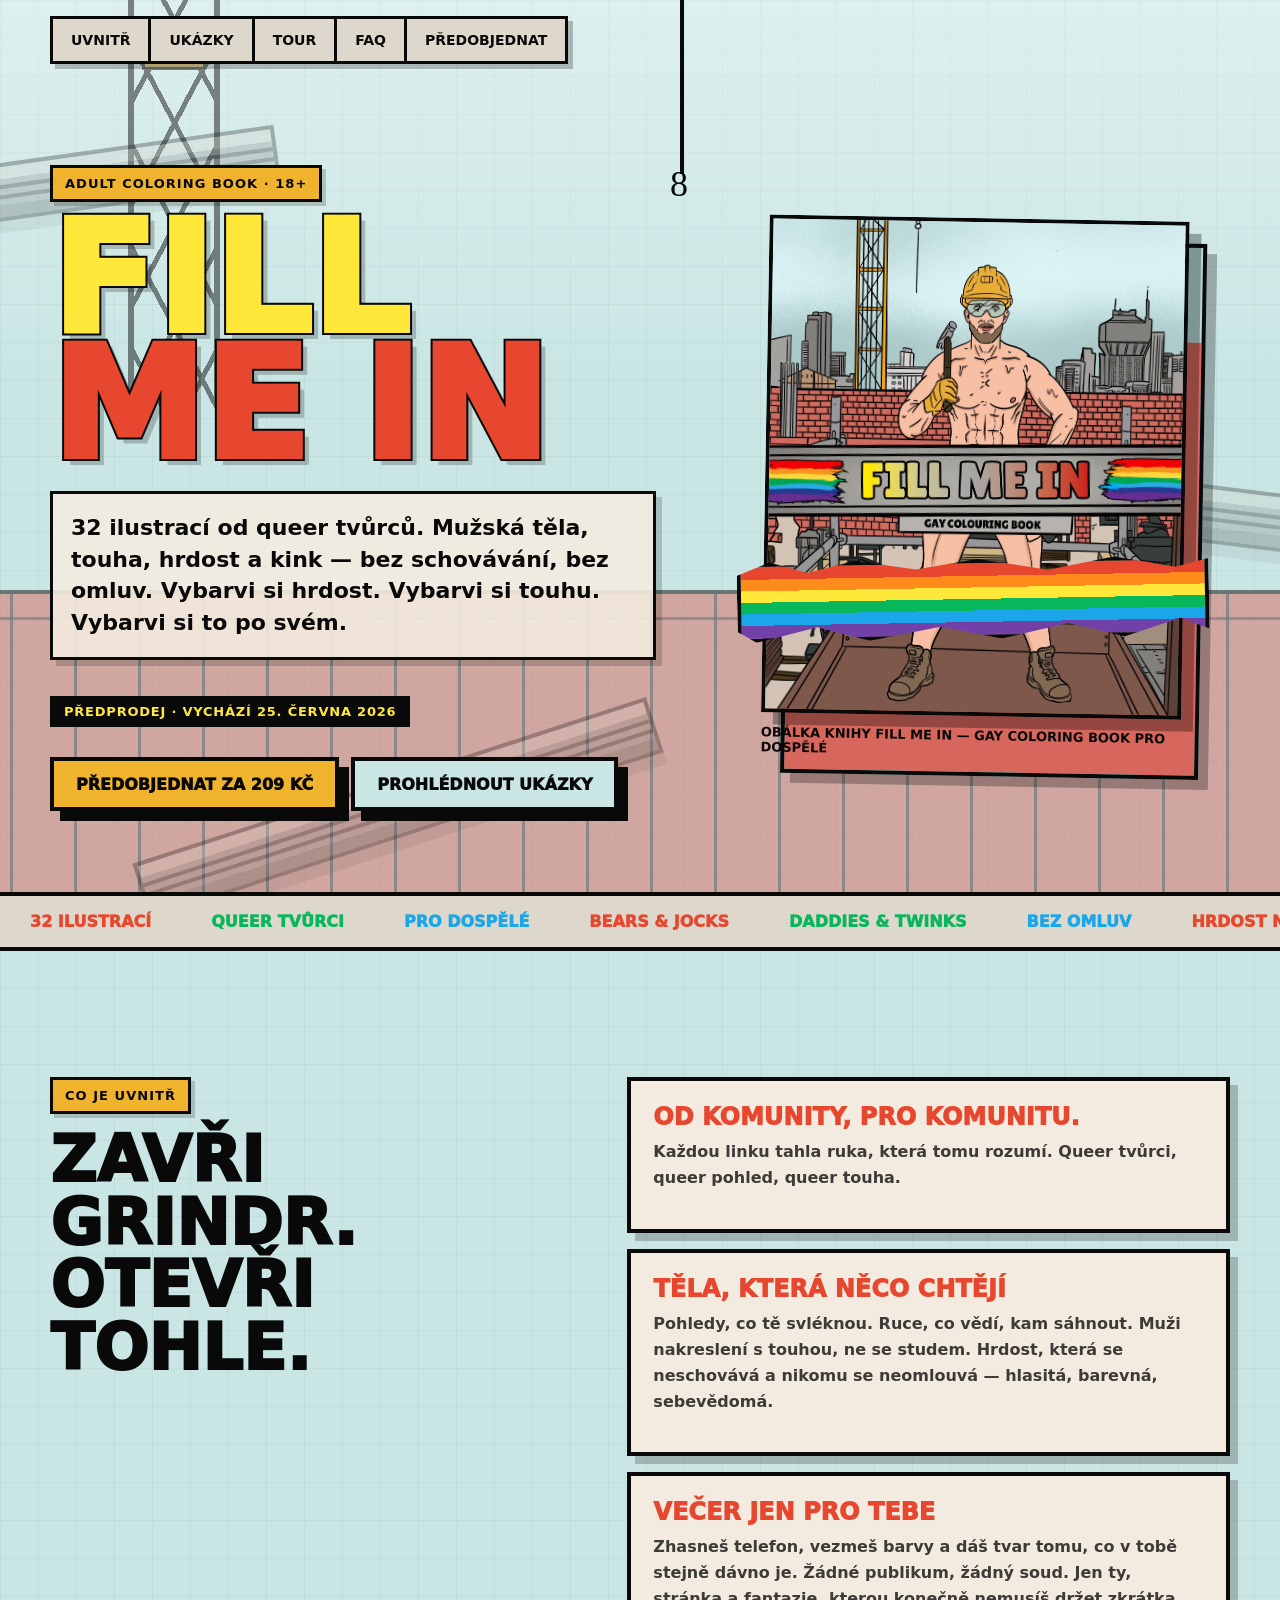
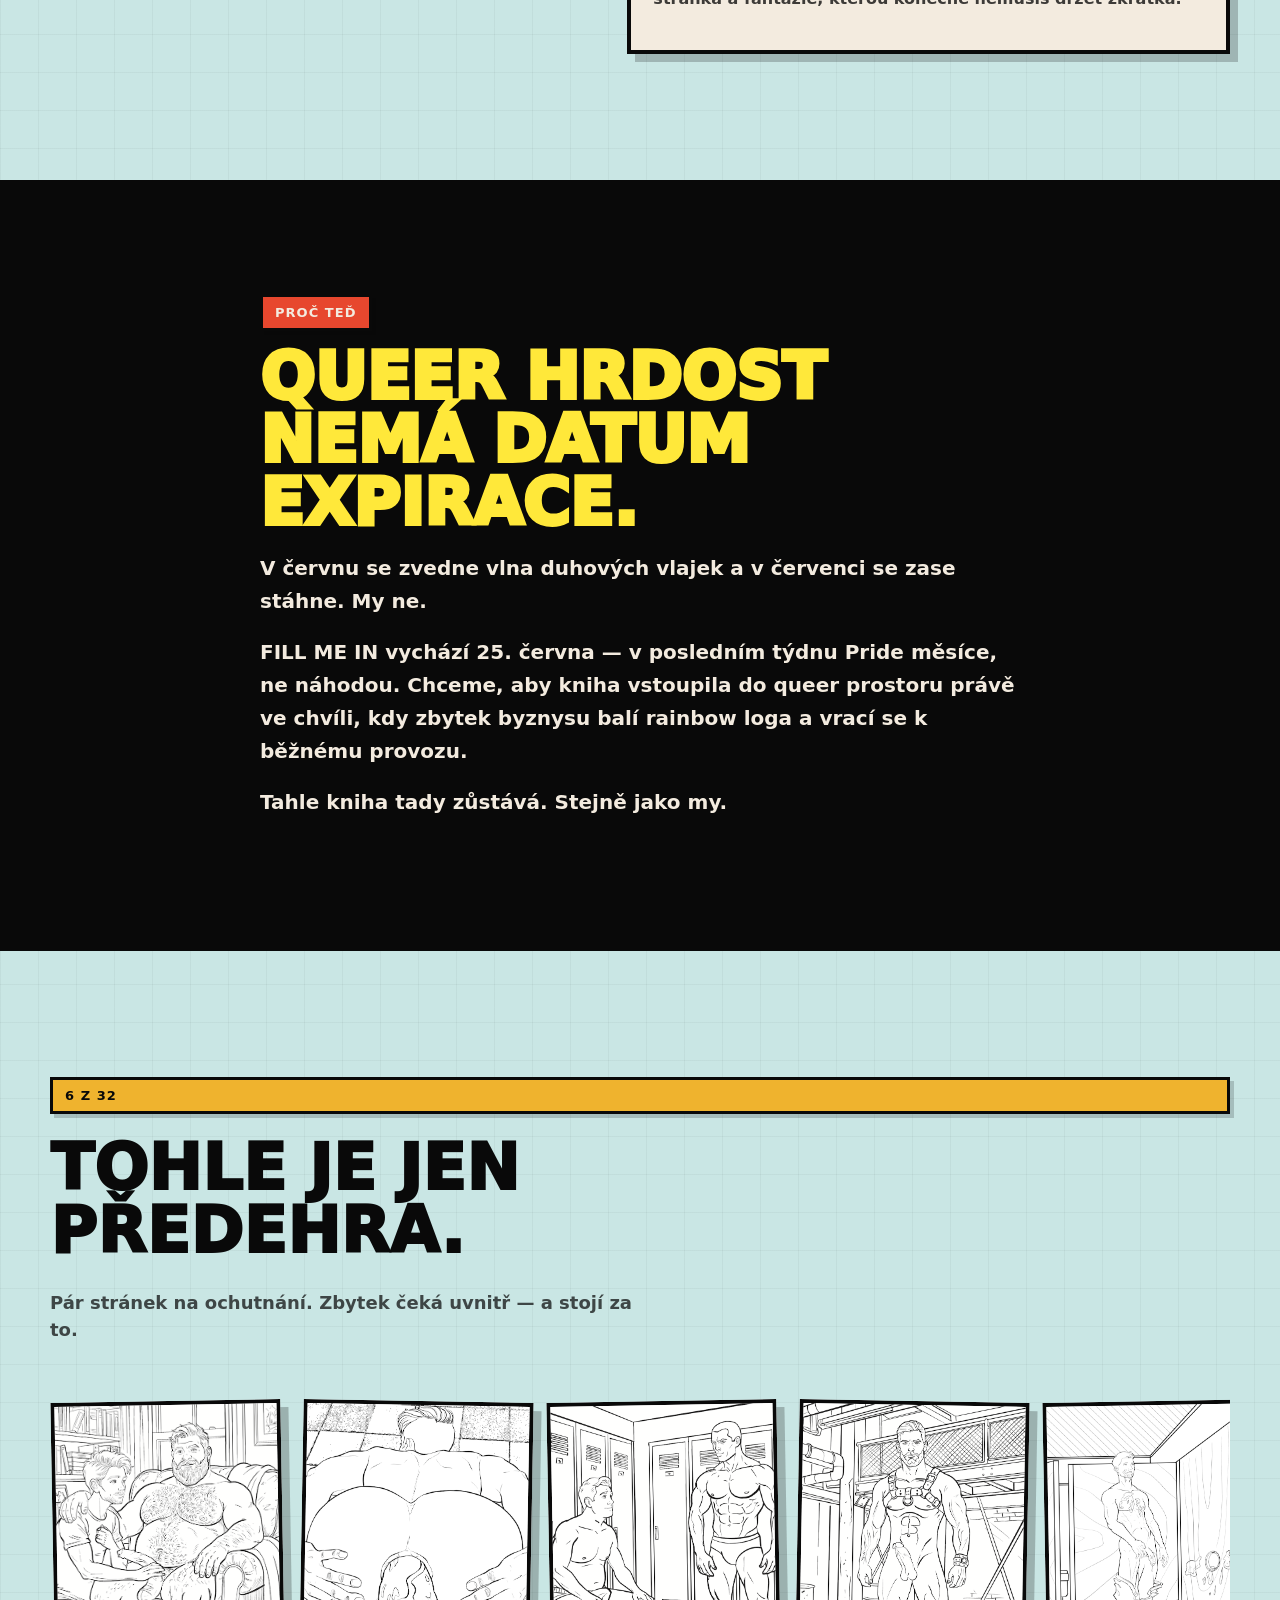
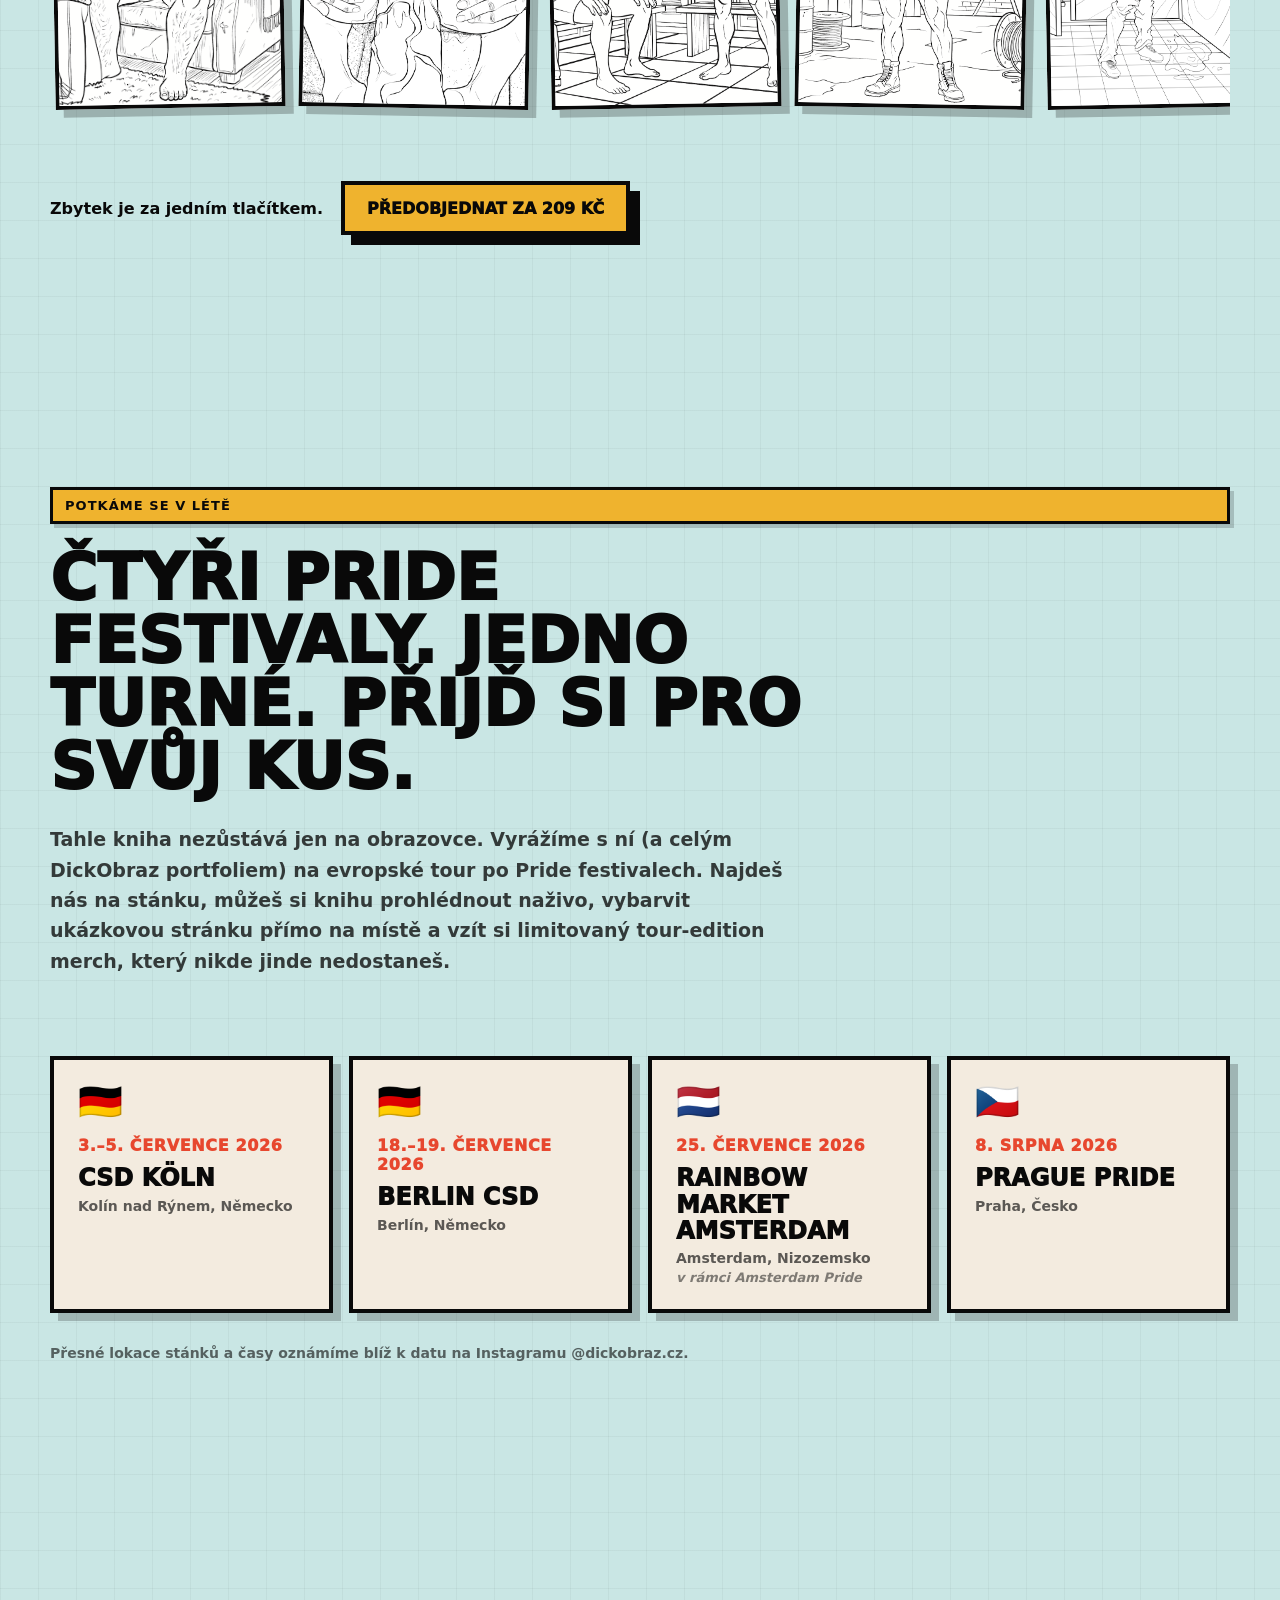
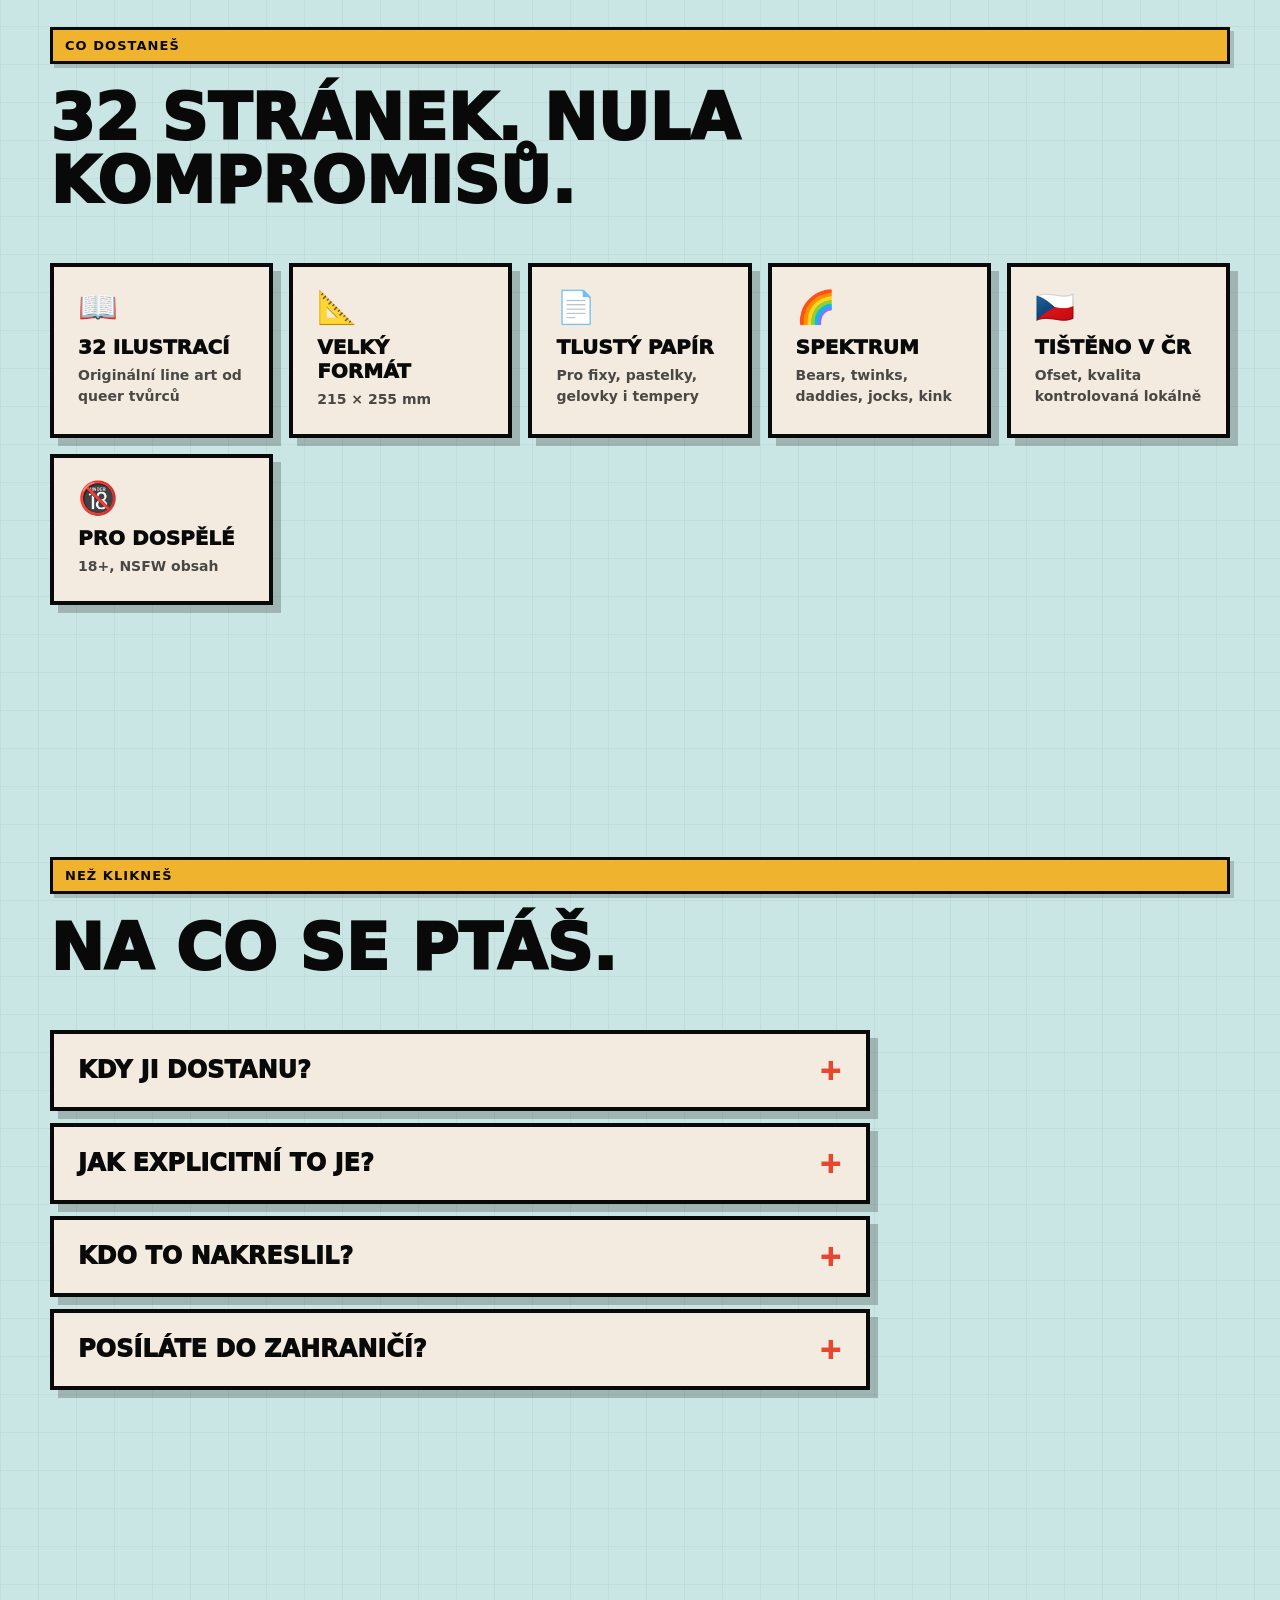
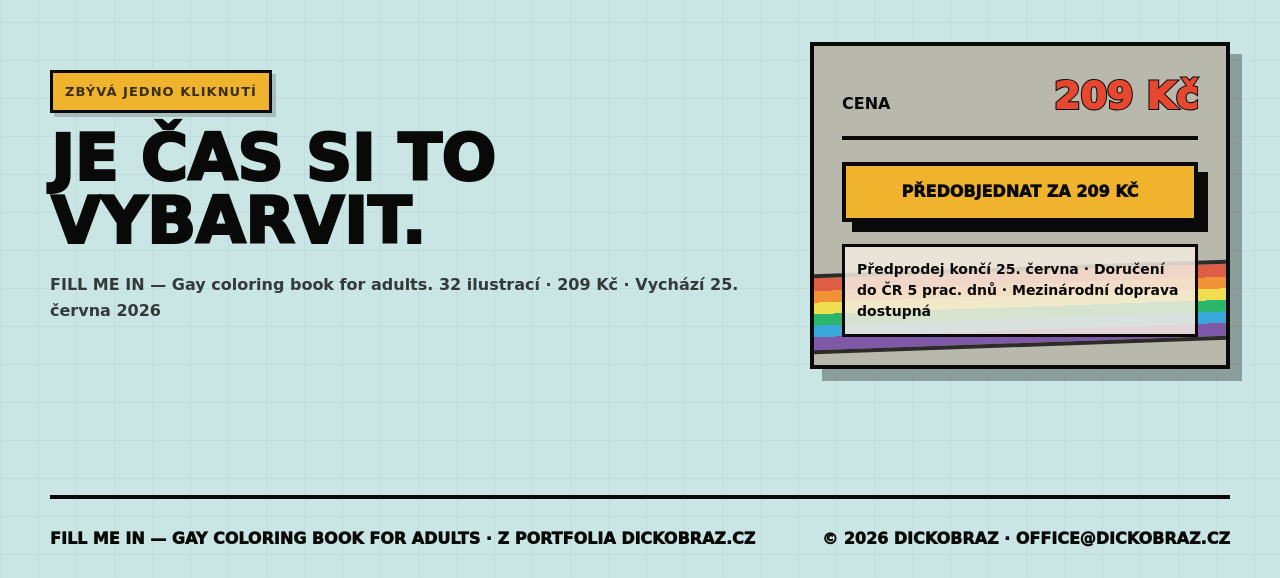
==== commit 6462f8bd: "Tour sekce přesunuta za #preview, specs sekce má id="facts" Co-Authored-By: Claude Sonnet 4.6 <norep" ====
--- a/index.html
+++ b/index.html
@@ -211,6 +211,44 @@
         </div>
       </section>
 
+      <section id="preview" class="preview-section" aria-labelledby="preview-title">
+        <div class="section-heading">
+          <p class="eyebrow" data-content="previewEyebrow">6 Z 32</p>
+          <h2 id="preview-title" data-content="previewTitle">TOHLE JE JEN PŘEDEHRA.</h2>
+          <p class="preview-subtitle" data-content="previewSubtitle">Pár stránek na ochutnání. Zbytek čeká uvnitř — a stojí za to.</p>
+        </div>
+
+        <div class="sample-rail" aria-label="Ukázkové obrázky">
+          <figure class="sample-card">
+            <img src="assets/ukazka_1.png" alt="Ukázka z gay coloring book FILL ME IN" data-fallback="Ukázka 1">
+          </figure>
+          <figure class="sample-card">
+            <img src="assets/ukazka_2.png" alt="Ukázka z gay coloring book FILL ME IN" data-fallback="Ukázka 2">
+          </figure>
+          <figure class="sample-card">
+            <img src="assets/ukazka_3.png" alt="Ukázka z gay coloring book FILL ME IN" data-fallback="Ukázka 3">
+
+          </figure>
+          <figure class="sample-card">
+            <img src="assets/ukazka_4.png" alt="Ukázka z gay coloring book FILL ME IN" data-fallback="Ukázka 4">
+
+          </figure>
+          <figure class="sample-card">
+            <img src="assets/ukazka_5.png" alt="Ukázka z gay coloring book FILL ME IN" data-fallback="Ukázka 5">
+
+          </figure>
+          <figure class="sample-card">
+            <img src="assets/ukazka_6.png" alt="Ukázka z gay coloring book FILL ME IN" data-fallback="Ukázka 6">
+
+          </figure>
+        </div>
+
+        <div class="preview-cta-row">
+          <span>Zbytek je za jedním tlačítkem.</span>
+          <a class="button primary" href="#buy" data-content="previewCta" data-cart-button>Předobjednat za 209 Kč</a>
+        </div>
+      </section>
+
       <section id="tour" class="tour-section" aria-labelledby="tour-heading">
         <div class="section-heading">
           <p class="eyebrow">POTKÁME SE V LÉTĚ</p>
@@ -257,45 +295,7 @@
         <p class="tour-footnote">Přesné lokace stánků a časy oznámíme blíž k datu na Instagramu @dickobraz.cz.</p>
       </section>
 
-      <section id="preview" class="preview-section" aria-labelledby="preview-title">
-        <div class="section-heading">
-          <p class="eyebrow" data-content="previewEyebrow">6 Z 32</p>
-          <h2 id="preview-title" data-content="previewTitle">TOHLE JE JEN PŘEDEHRA.</h2>
-          <p class="preview-subtitle" data-content="previewSubtitle">Pár stránek na ochutnání. Zbytek čeká uvnitř — a stojí za to.</p>
-        </div>
-
-        <div class="sample-rail" aria-label="Ukázkové obrázky">
-          <figure class="sample-card">
-            <img src="assets/ukazka_1.png" alt="Ukázka z gay coloring book FILL ME IN" data-fallback="Ukázka 1">
-          </figure>
-          <figure class="sample-card">
-            <img src="assets/ukazka_2.png" alt="Ukázka z gay coloring book FILL ME IN" data-fallback="Ukázka 2">
-          </figure>
-          <figure class="sample-card">
-            <img src="assets/ukazka_3.png" alt="Ukázka z gay coloring book FILL ME IN" data-fallback="Ukázka 3">
-
-          </figure>
-          <figure class="sample-card">
-            <img src="assets/ukazka_4.png" alt="Ukázka z gay coloring book FILL ME IN" data-fallback="Ukázka 4">
-
-          </figure>
-          <figure class="sample-card">
-            <img src="assets/ukazka_5.png" alt="Ukázka z gay coloring book FILL ME IN" data-fallback="Ukázka 5">
-
-          </figure>
-          <figure class="sample-card">
-            <img src="assets/ukazka_6.png" alt="Ukázka z gay coloring book FILL ME IN" data-fallback="Ukázka 6">
-
-          </figure>
-        </div>
-
-        <div class="preview-cta-row">
-          <span>Zbytek je za jedním tlačítkem.</span>
-          <a class="button primary" href="#buy" data-content="previewCta" data-cart-button>Předobjednat za 209 Kč</a>
-        </div>
-      </section>
-
-      <section class="specs-section">
+      <section id="facts" class="specs-section">
         <div class="section-heading">
           <p class="eyebrow">CO DOSTANEŠ</p>
           <h2>32 STRÁNEK. NULA KOMPROMISŮ.</h2>
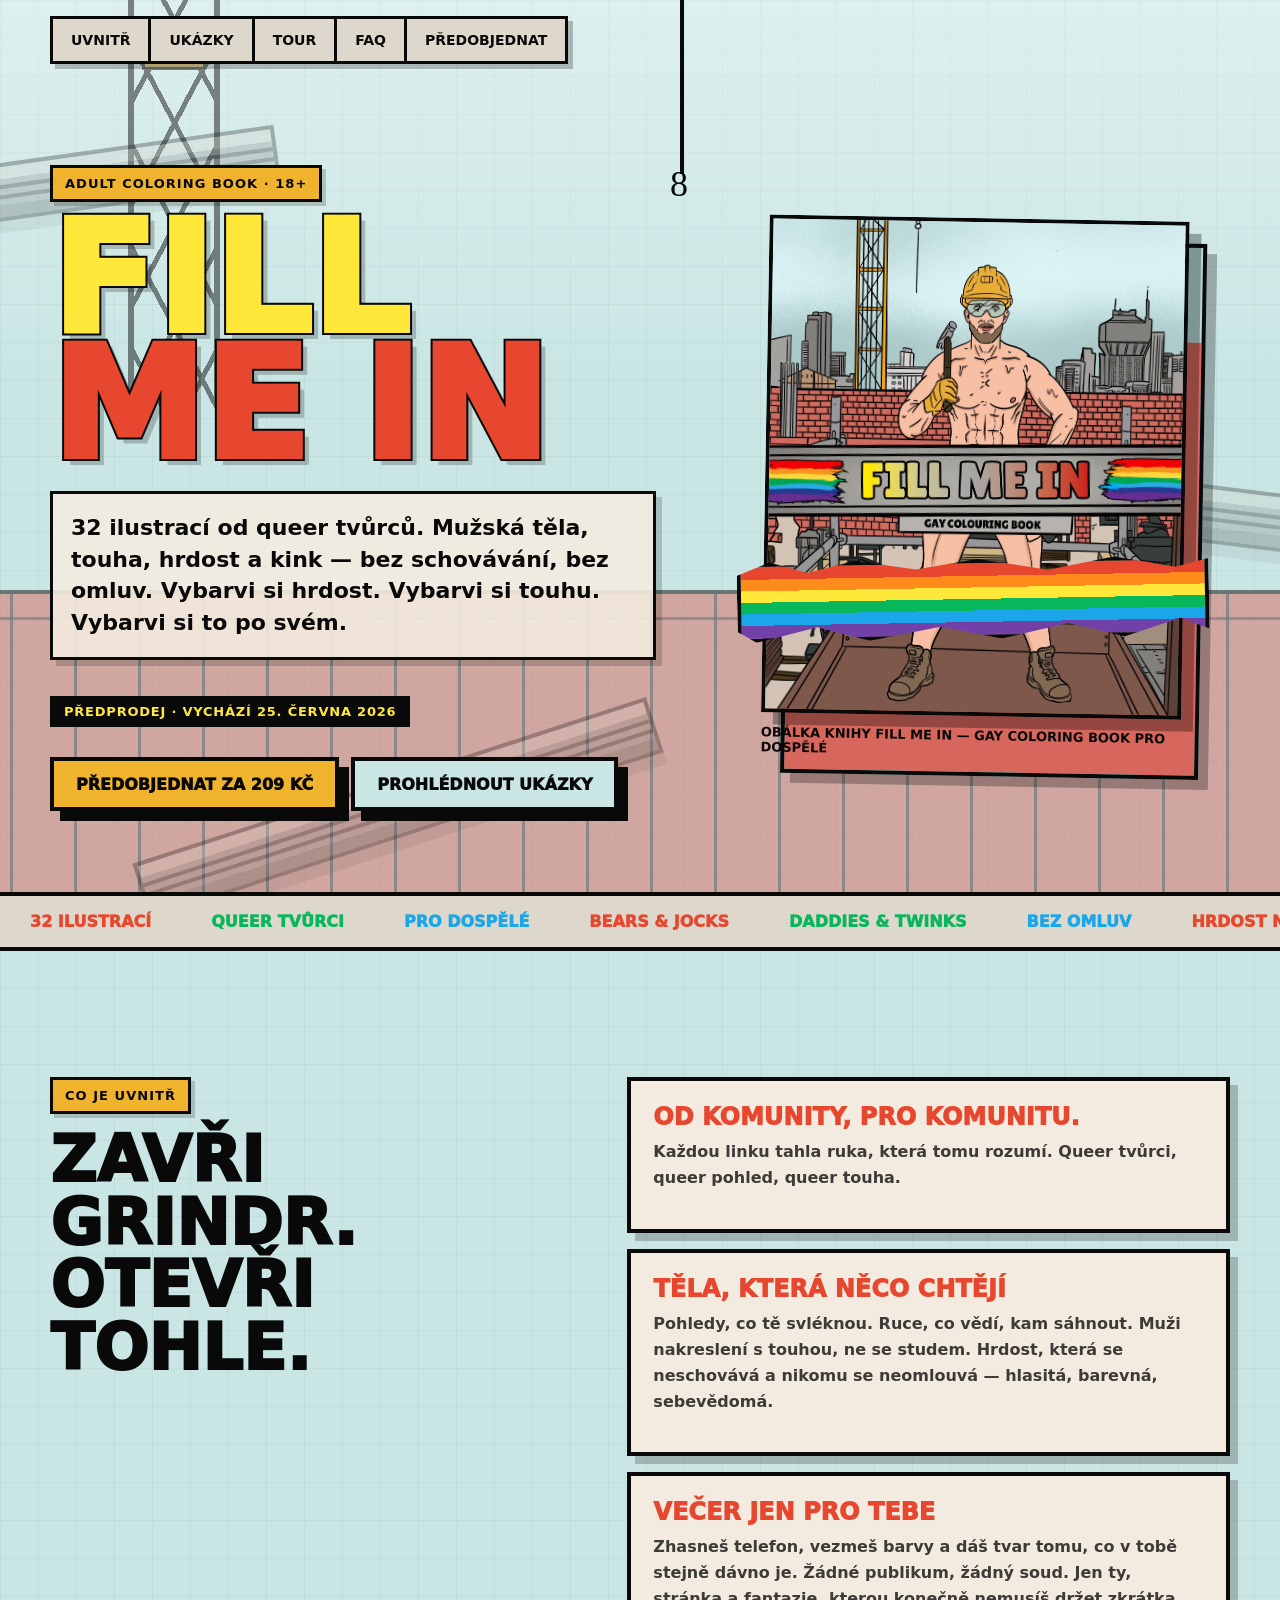
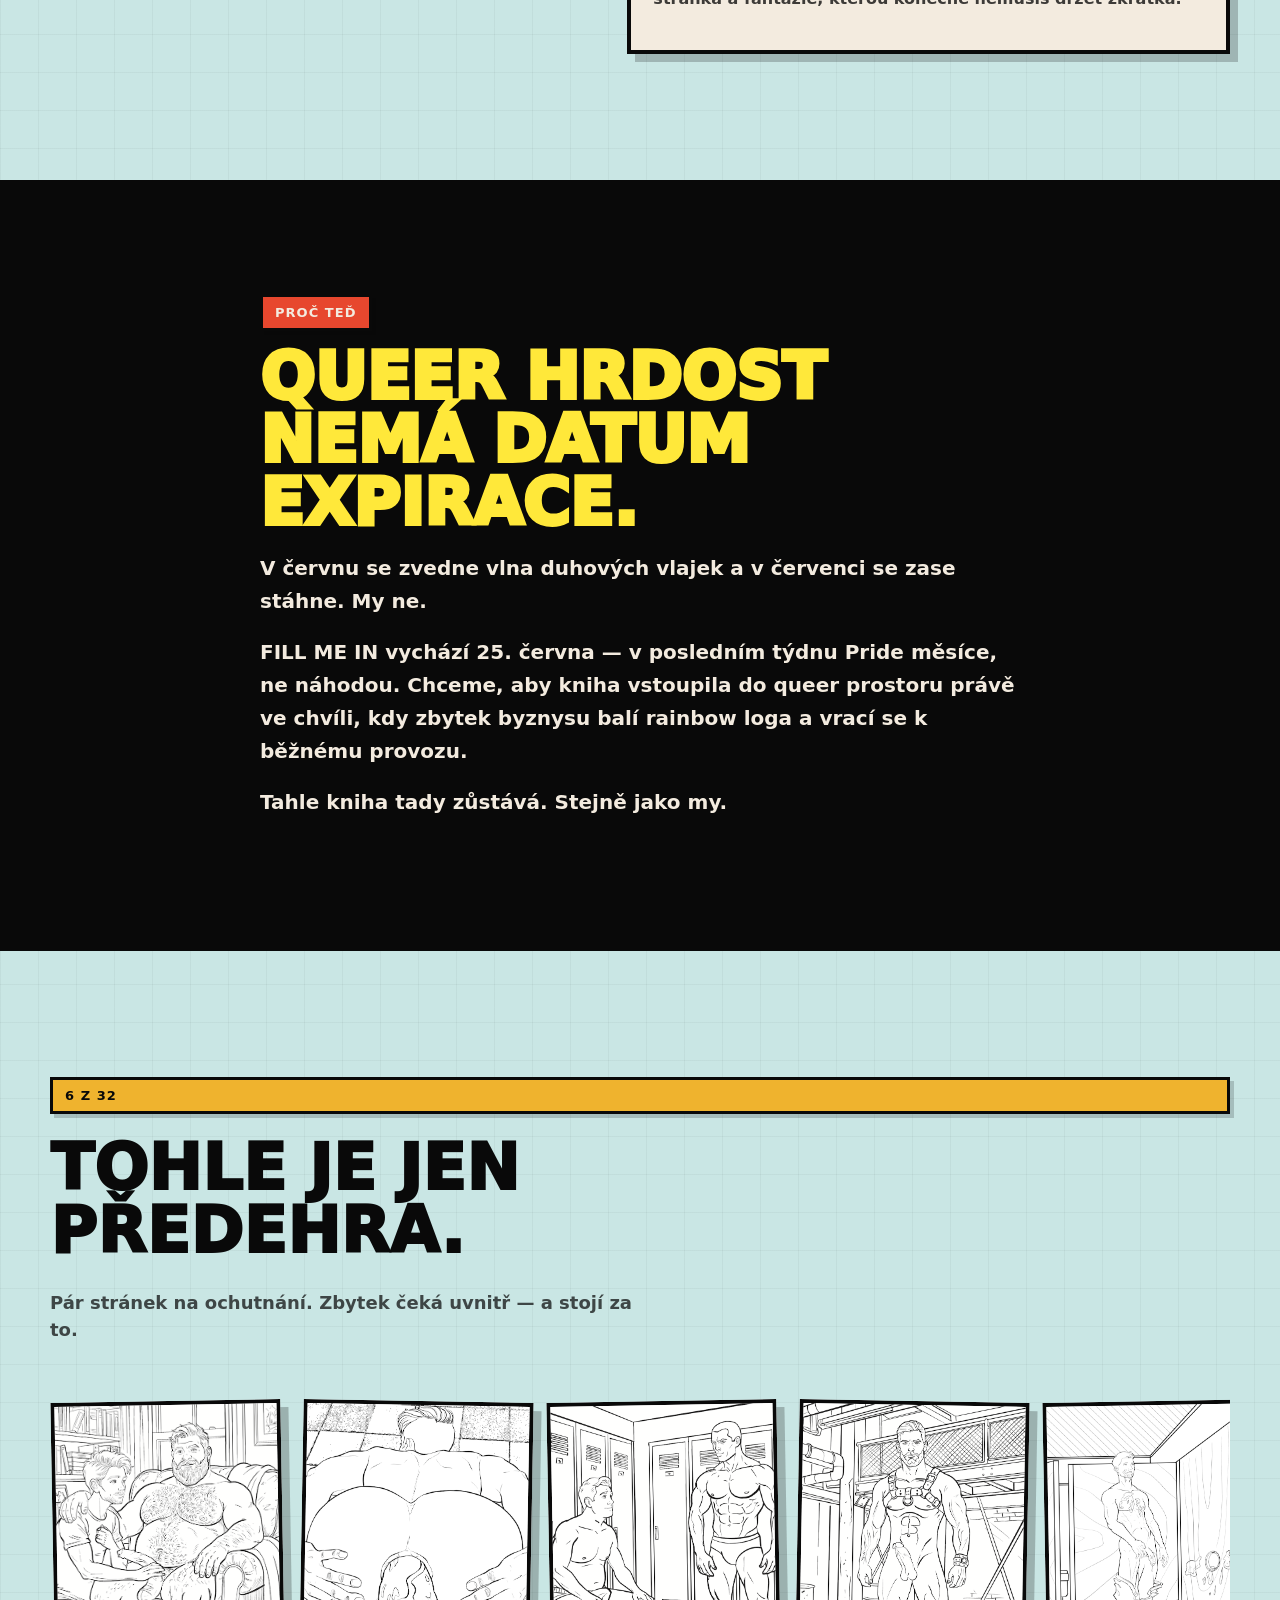
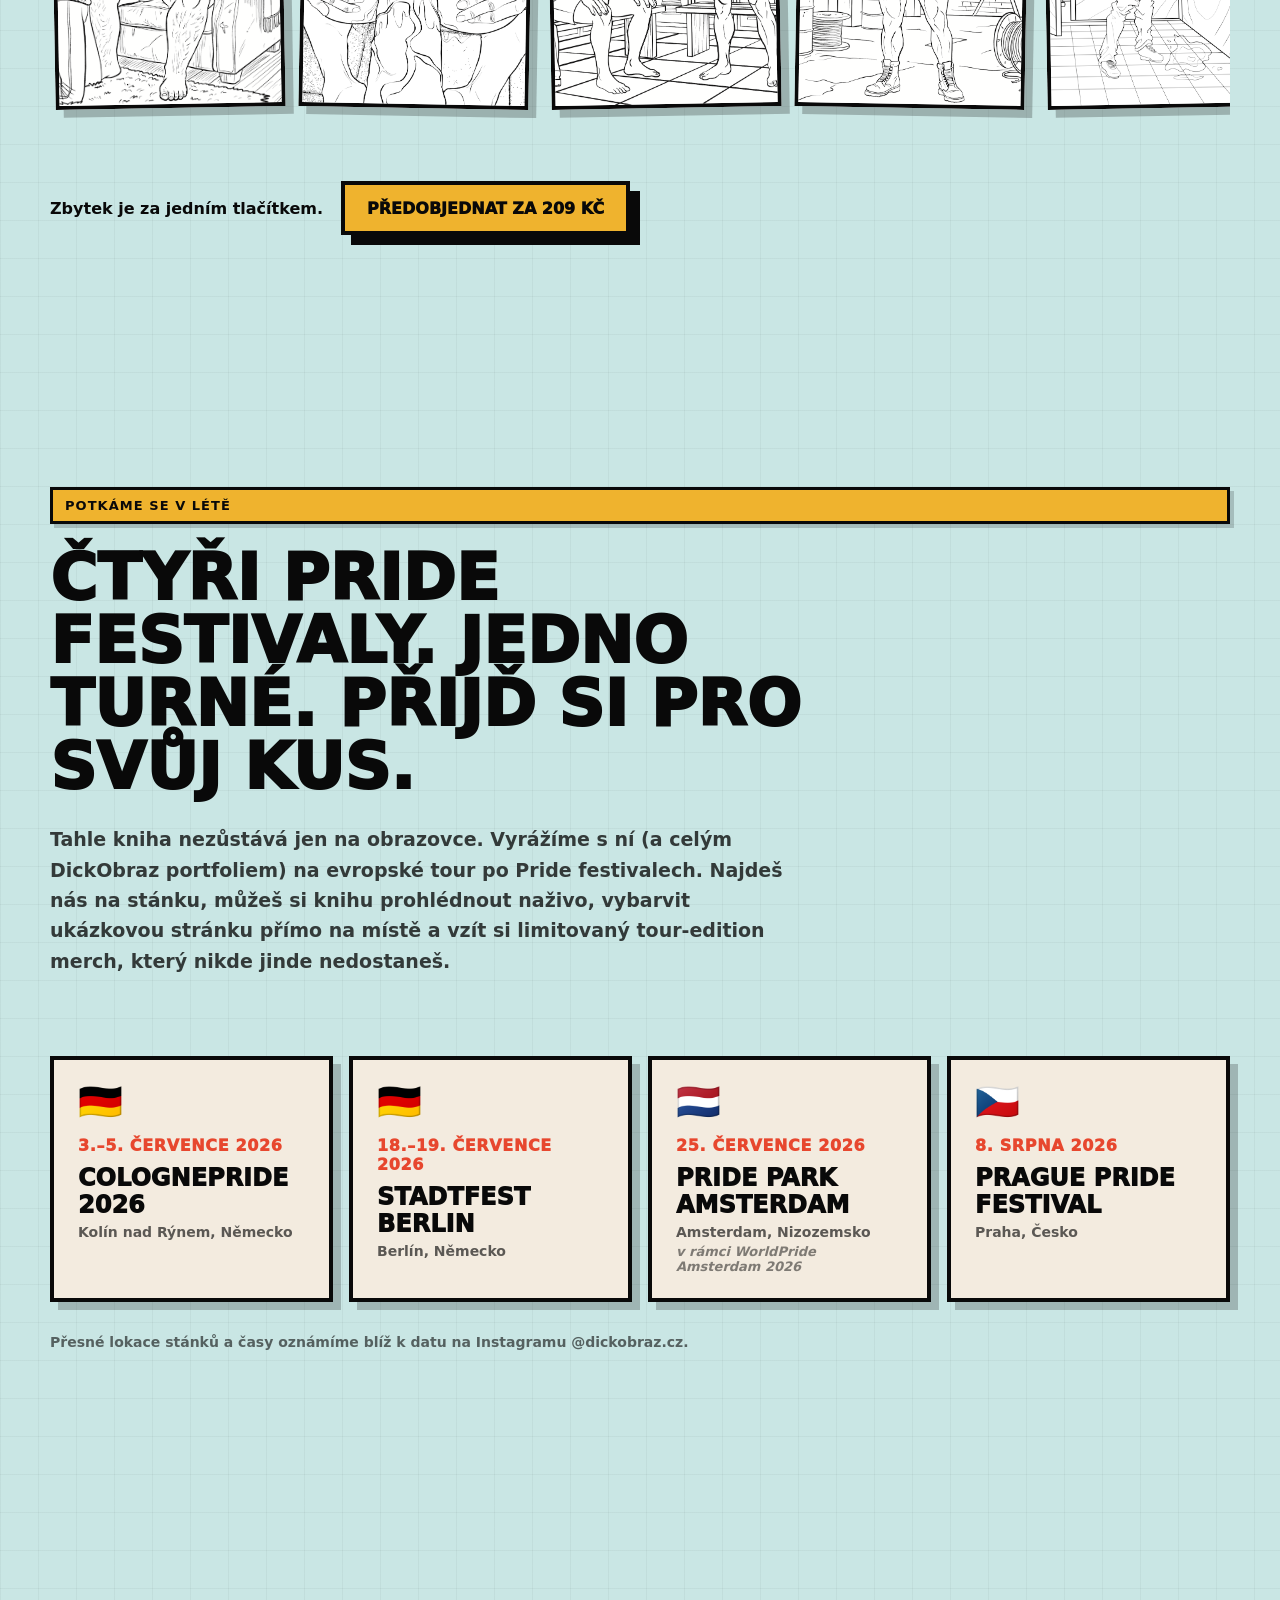
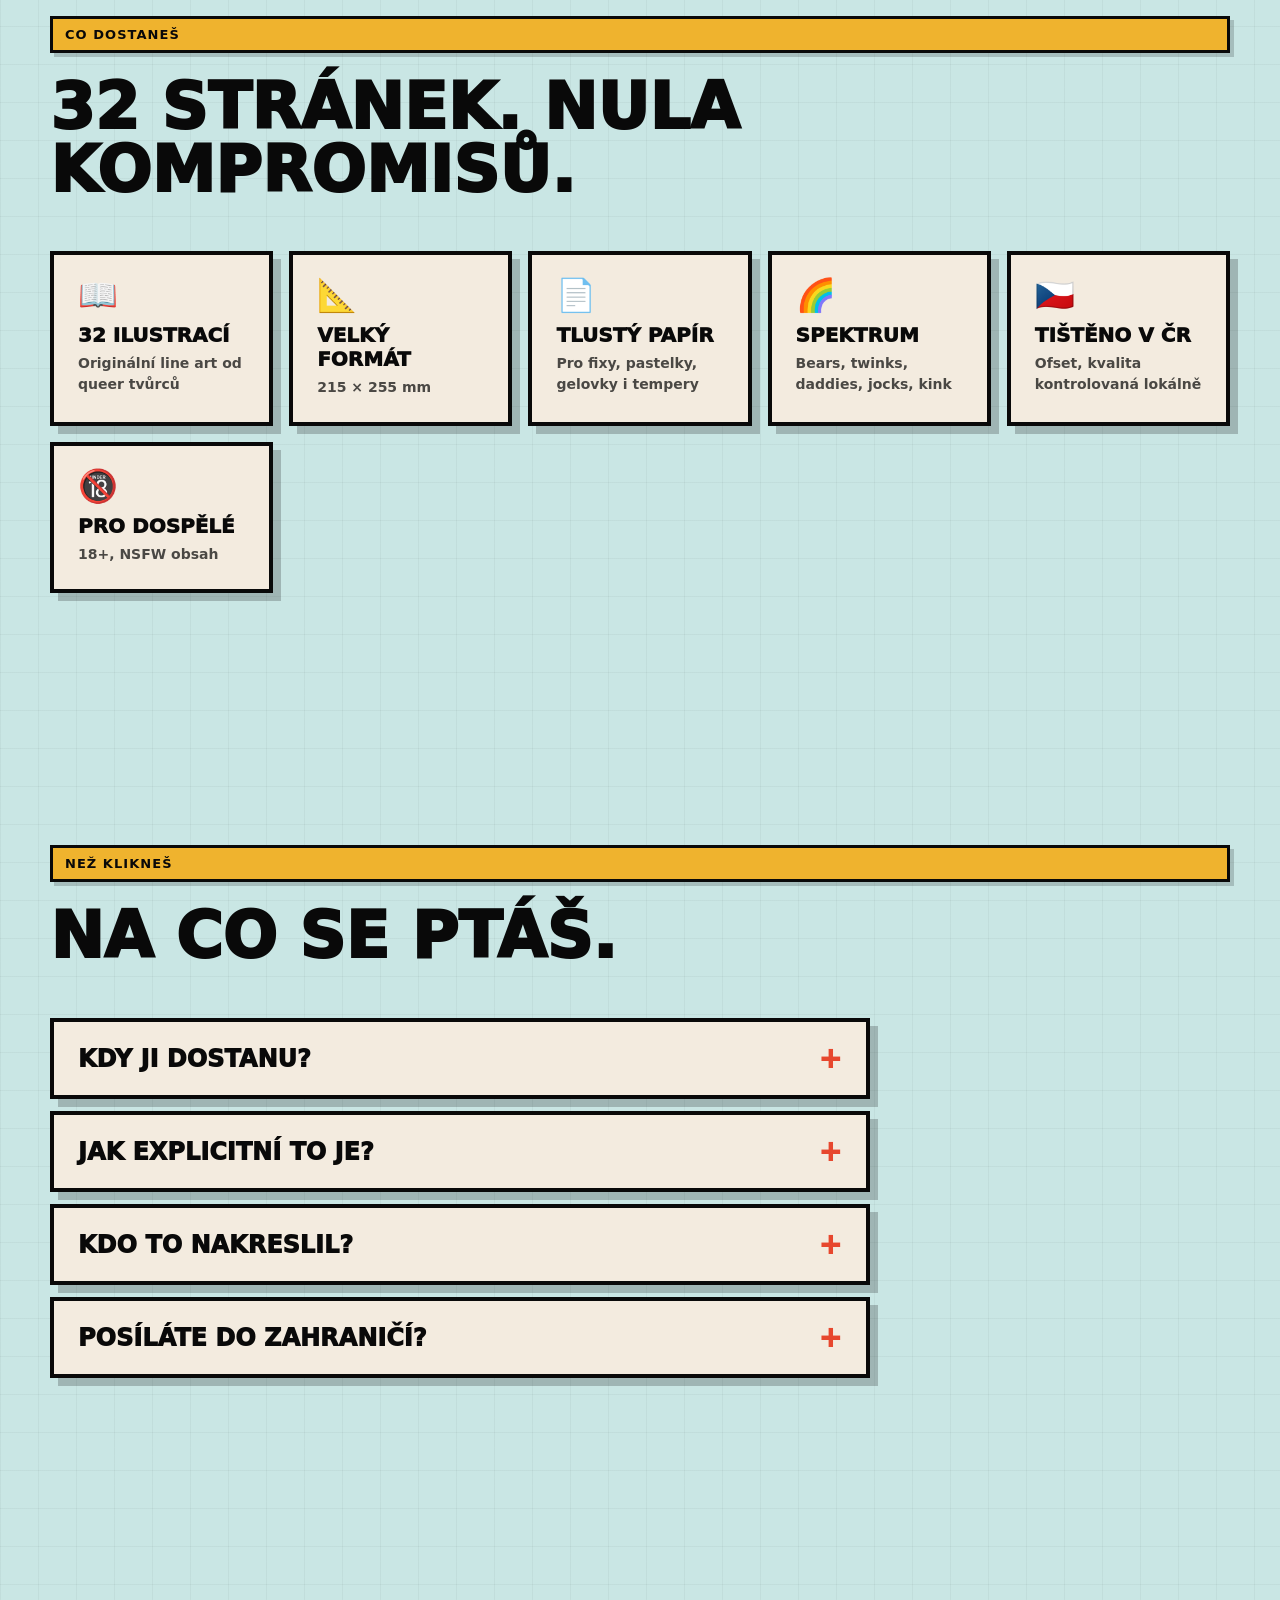
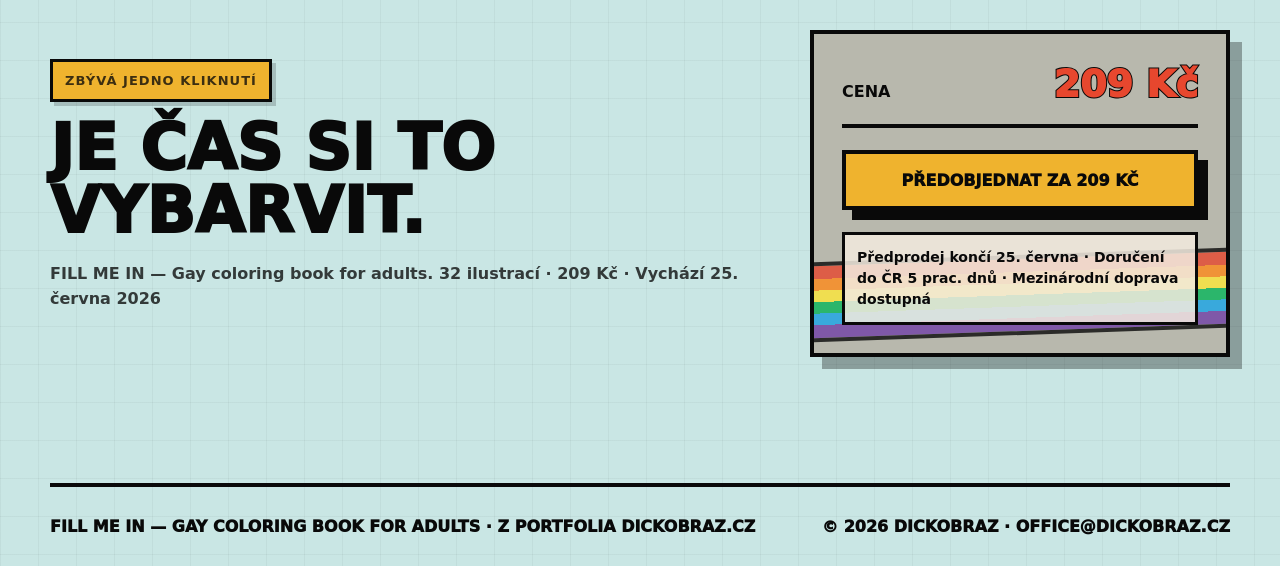
==== commit 8c7d9287: "Tour karty: aktualizovány názvy a správné odkazy všech 4 festivalů Co-Authored-By: Claude Sonnet 4.6" ====
--- a/index.html
+++ b/index.html
@@ -94,6 +94,13 @@
     </script>
     <link rel="preload" href="styles.css" as="style">
     <link rel="stylesheet" href="styles.css">
+    <script async src="https://www.googletagmanager.com/gtag/js?id=G-X764ZLDYSF"></script>
+    <script>
+      window.dataLayer = window.dataLayer || [];
+      function gtag(){dataLayer.push(arguments);}
+      gtag('js', new Date());
+      gtag('config', 'G-X764ZLDYSF');
+    </script>
   </head>
   <body>
     <div class="construction-stage" aria-hidden="true">
@@ -257,36 +264,36 @@
         </div>
 
         <div class="tour-grid">
-          <a href="https://www.colognepride.de/" target="_blank" rel="noopener" class="tour-card">
+          <a href="https://colognepride.webflow.io/colognepride-2026#strabenfest" target="_blank" rel="noopener" class="tour-card">
             <article>
               <span class="tour-flag" aria-label="Německo">🇩🇪</span>
               <time datetime="2026-07-03" class="tour-date">3.–5. července 2026</time>
-              <h3 class="tour-festival">CSD KÖLN</h3>
+              <h3 class="tour-festival">COLOGNEPRIDE 2026</h3>
               <p class="tour-location">Kolín nad Rýnem, Německo</p>
             </article>
           </a>
-          <a href="https://csd-berlin.de/" target="_blank" rel="noopener" class="tour-card">
+          <a href="https://www.stadtfest.berlin/cs/index.html" target="_blank" rel="noopener" class="tour-card">
             <article>
               <span class="tour-flag" aria-label="Německo">🇩🇪</span>
               <time datetime="2026-07-18" class="tour-date">18.–19. července 2026</time>
-              <h3 class="tour-festival">BERLIN CSD</h3>
+              <h3 class="tour-festival">STADTFEST BERLIN</h3>
               <p class="tour-location">Berlín, Německo</p>
             </article>
           </a>
-          <a href="https://pride.nl/" target="_blank" rel="noopener" class="tour-card">
+          <a href="https://pride.amsterdam/en/event/pride-park/" target="_blank" rel="noopener" class="tour-card">
             <article>
               <span class="tour-flag" aria-label="Nizozemsko">🇳🇱</span>
               <time datetime="2026-07-25" class="tour-date">25. července 2026</time>
-              <h3 class="tour-festival">RAINBOW MARKET AMSTERDAM</h3>
+              <h3 class="tour-festival">PRIDE PARK AMSTERDAM</h3>
               <p class="tour-location">Amsterdam, Nizozemsko</p>
-              <p class="tour-sub">v rámci Amsterdam Pride</p>
+              <p class="tour-sub">v rámci WorldPride Amsterdam 2026</p>
             </article>
           </a>
-          <a href="https://www.praguepride.cz/" target="_blank" rel="noopener" class="tour-card">
+          <a href="https://festival.praguepride.com/" target="_blank" rel="noopener" class="tour-card">
             <article>
               <span class="tour-flag" aria-label="Česko">🇨🇿</span>
               <time datetime="2026-08-08" class="tour-date">8. srpna 2026</time>
-              <h3 class="tour-festival">PRAGUE PRIDE</h3>
+              <h3 class="tour-festival">PRAGUE PRIDE FESTIVAL</h3>
               <p class="tour-location">Praha, Česko</p>
             </article>
           </a>
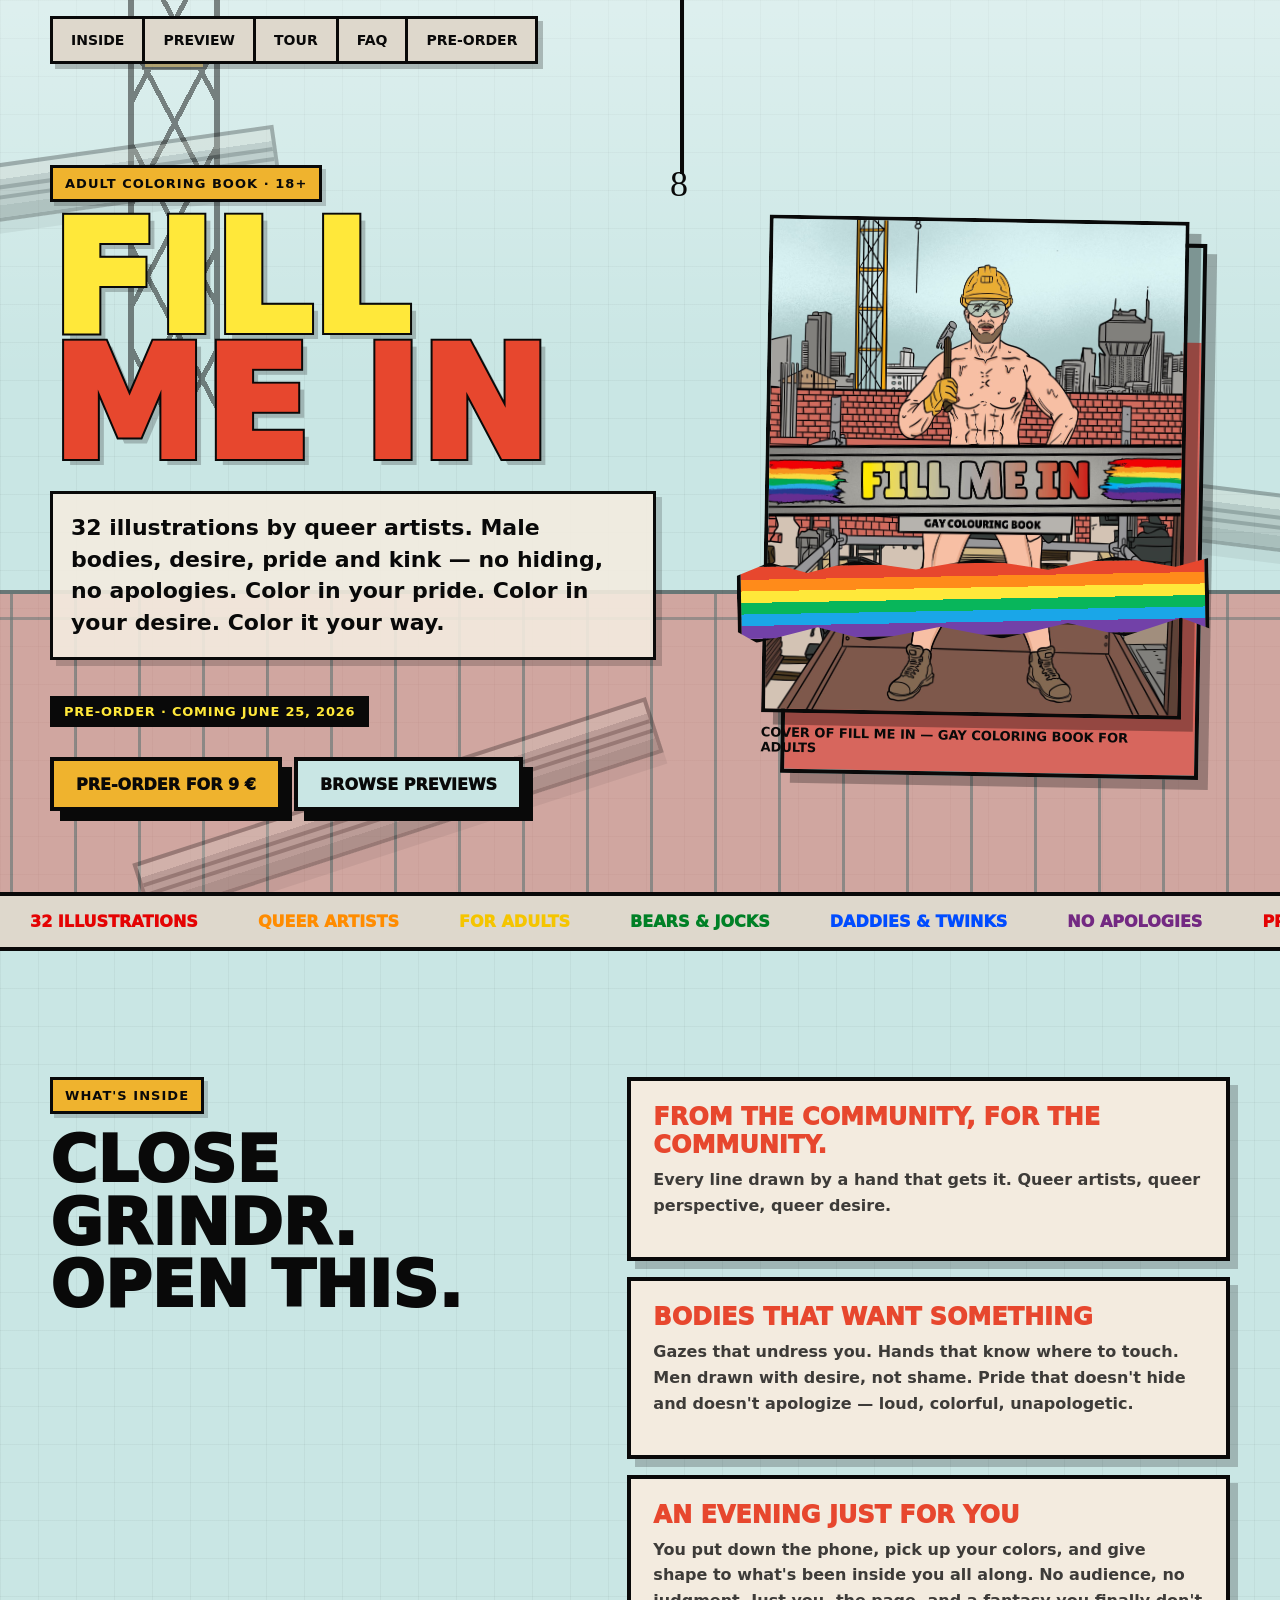
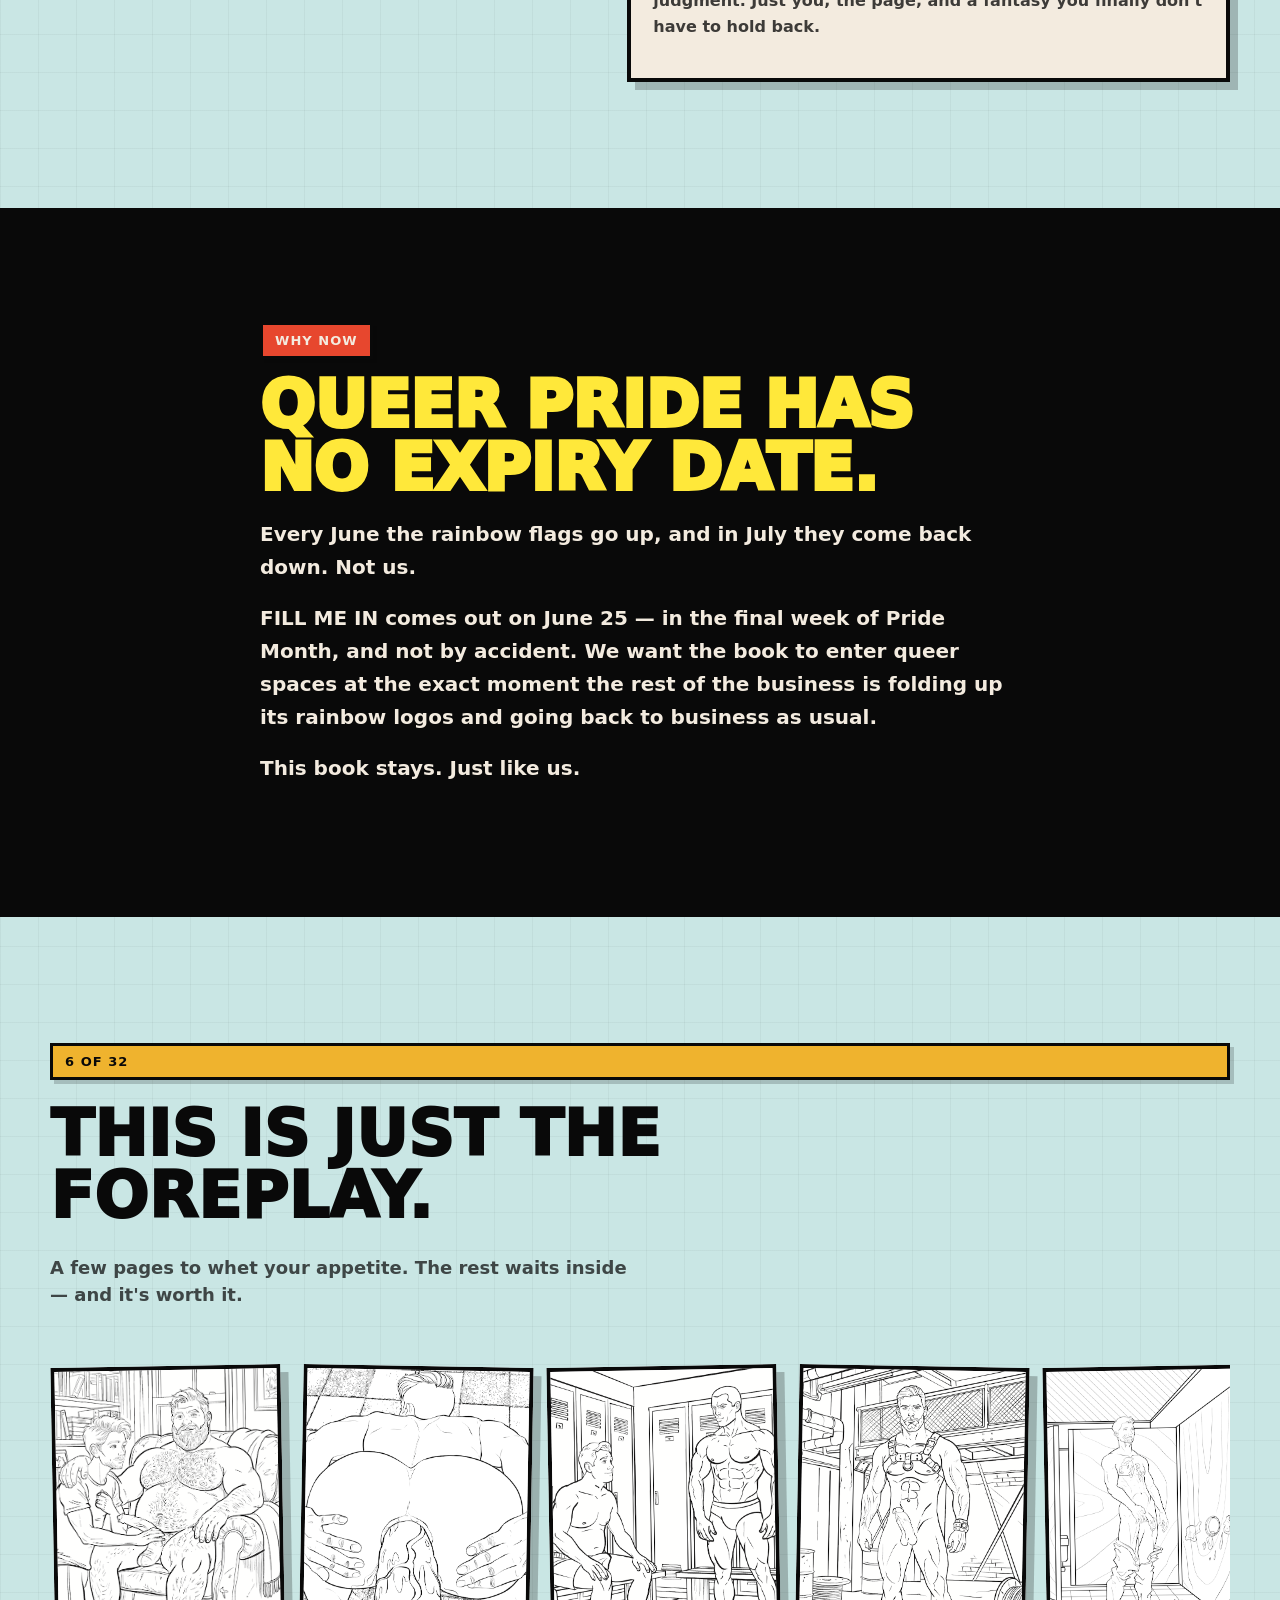
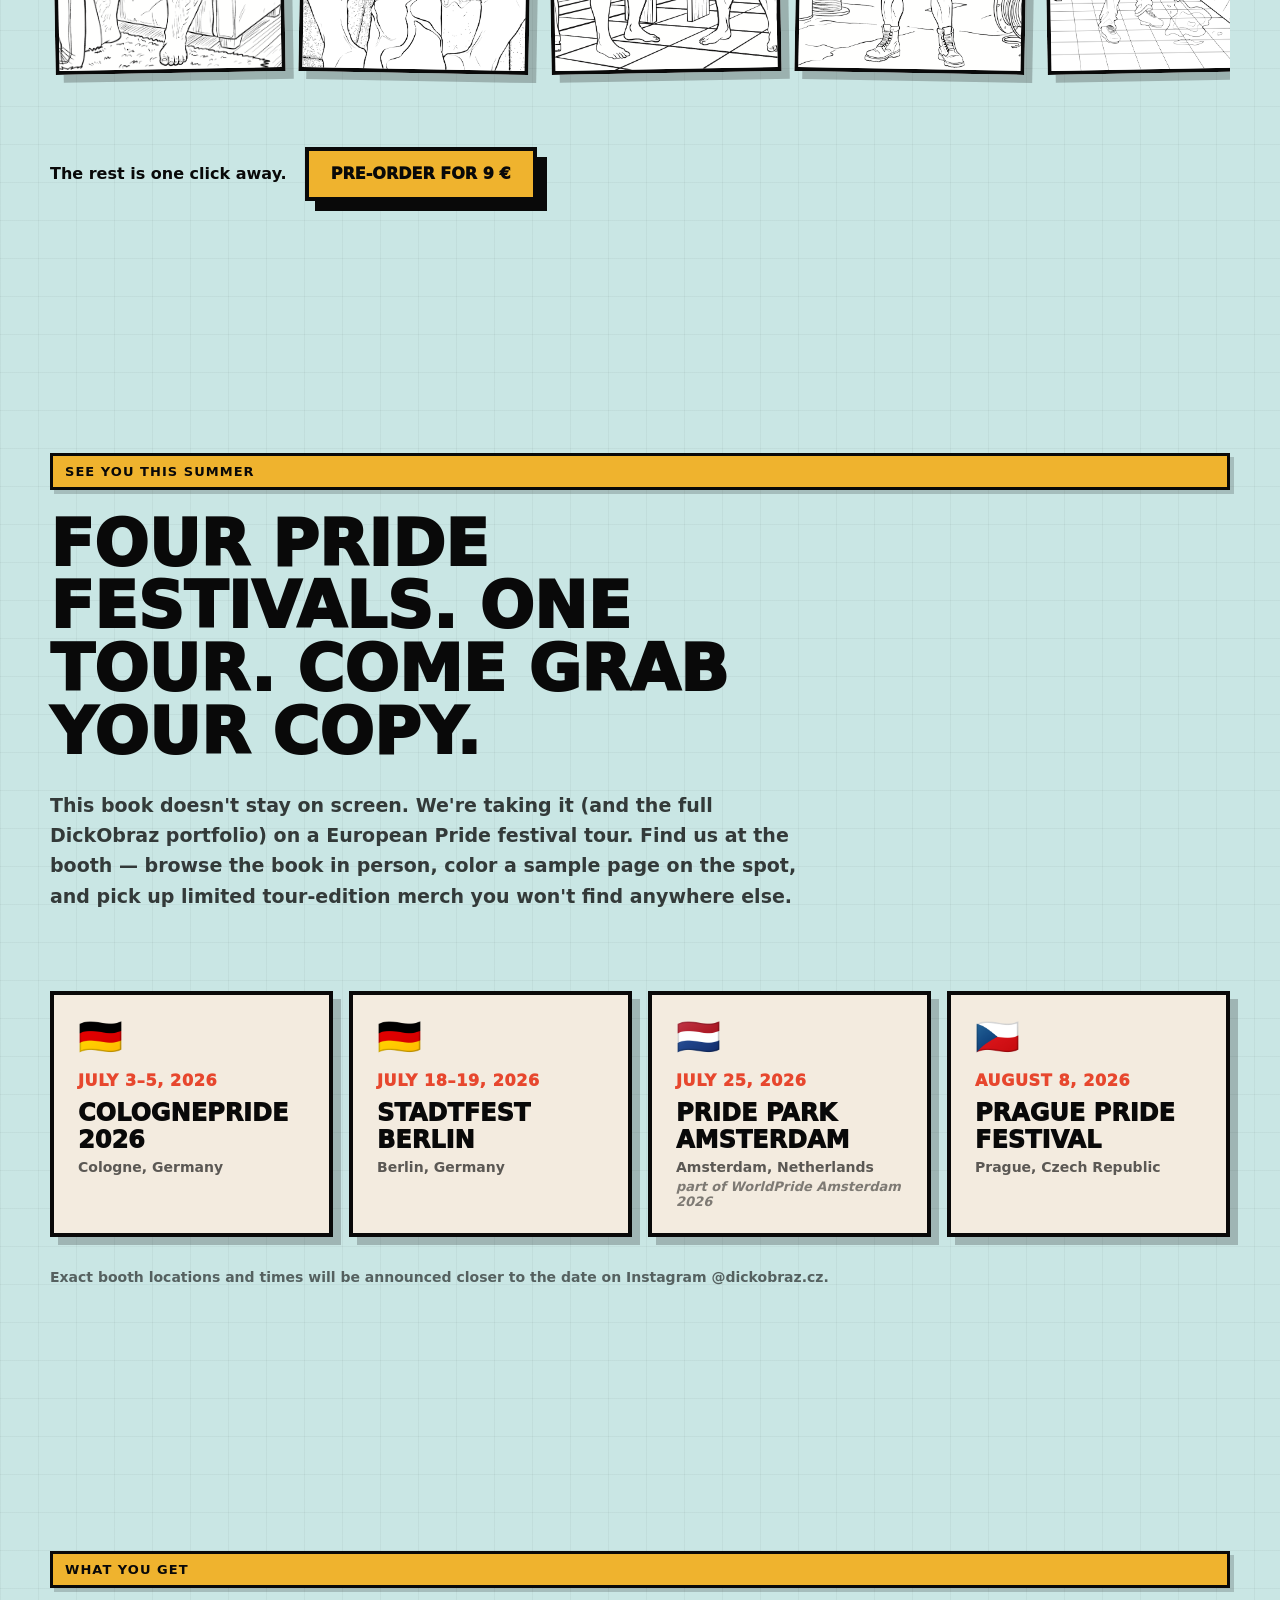
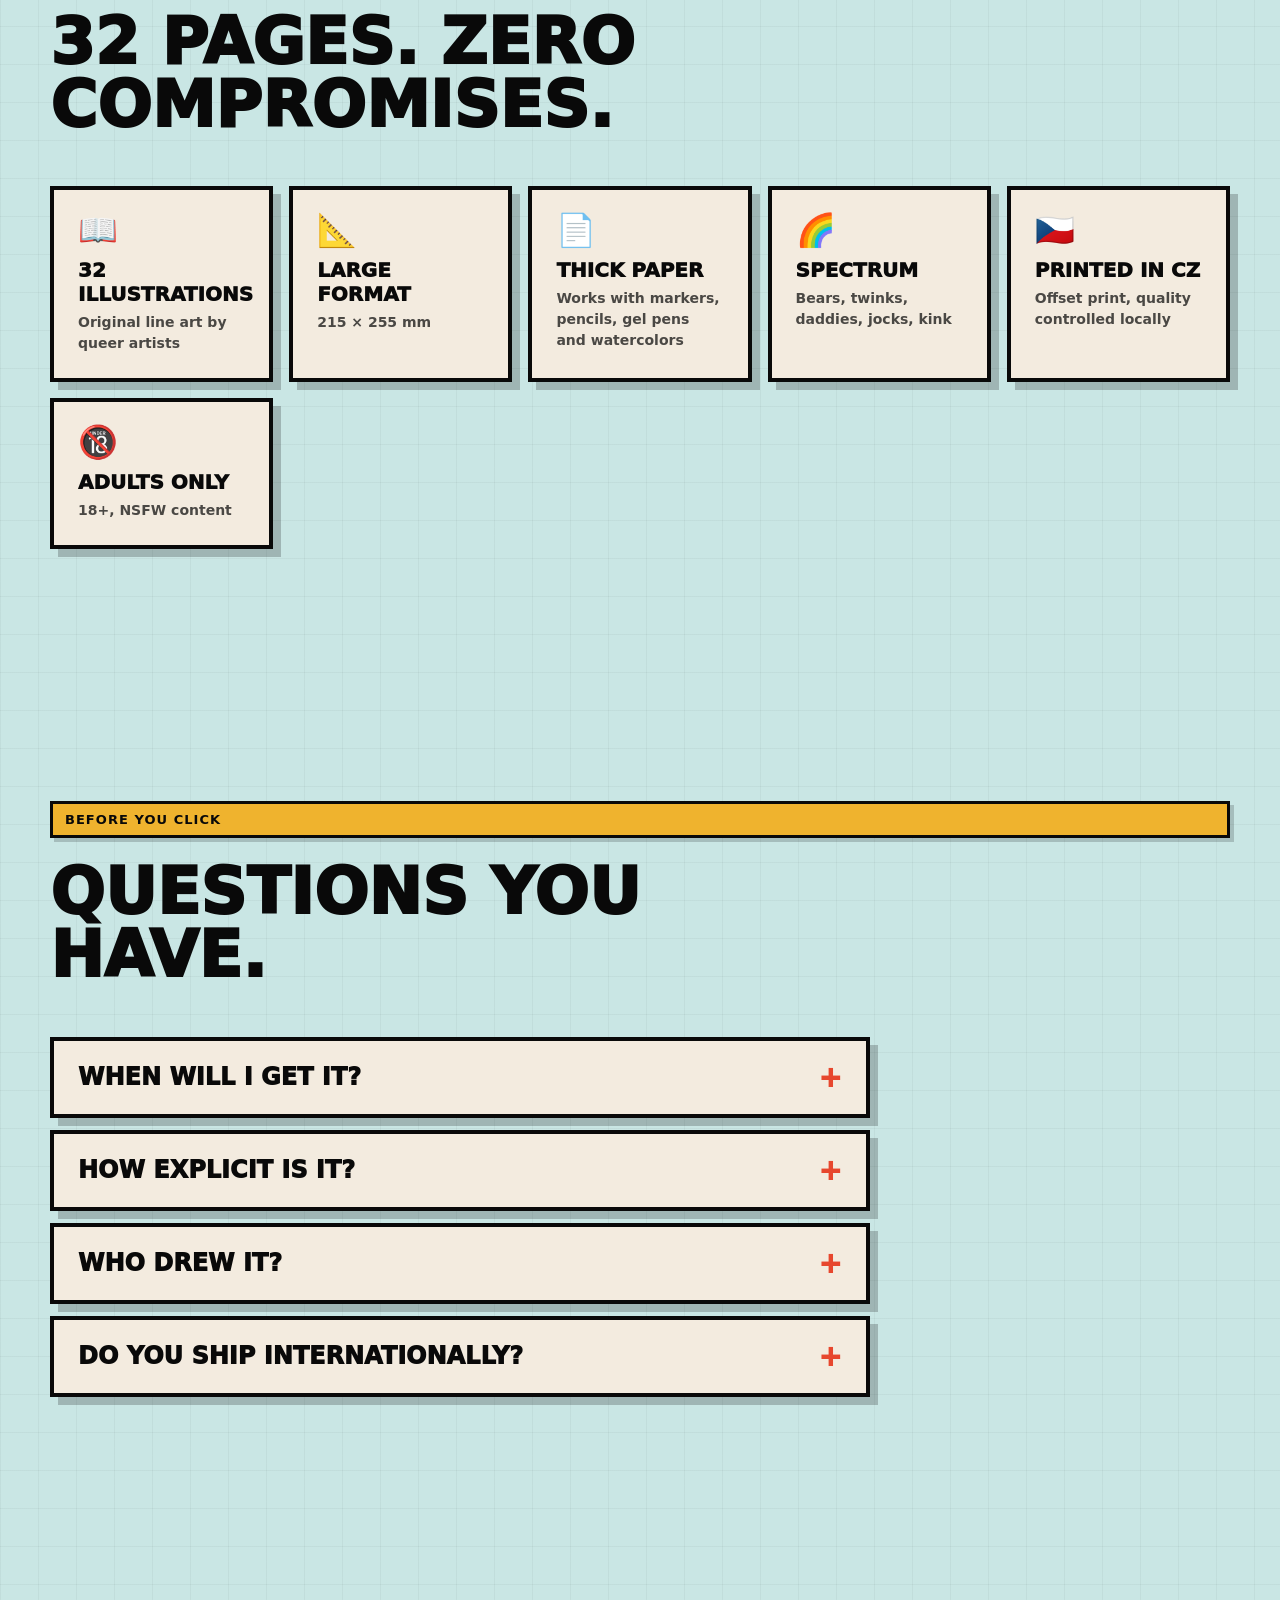
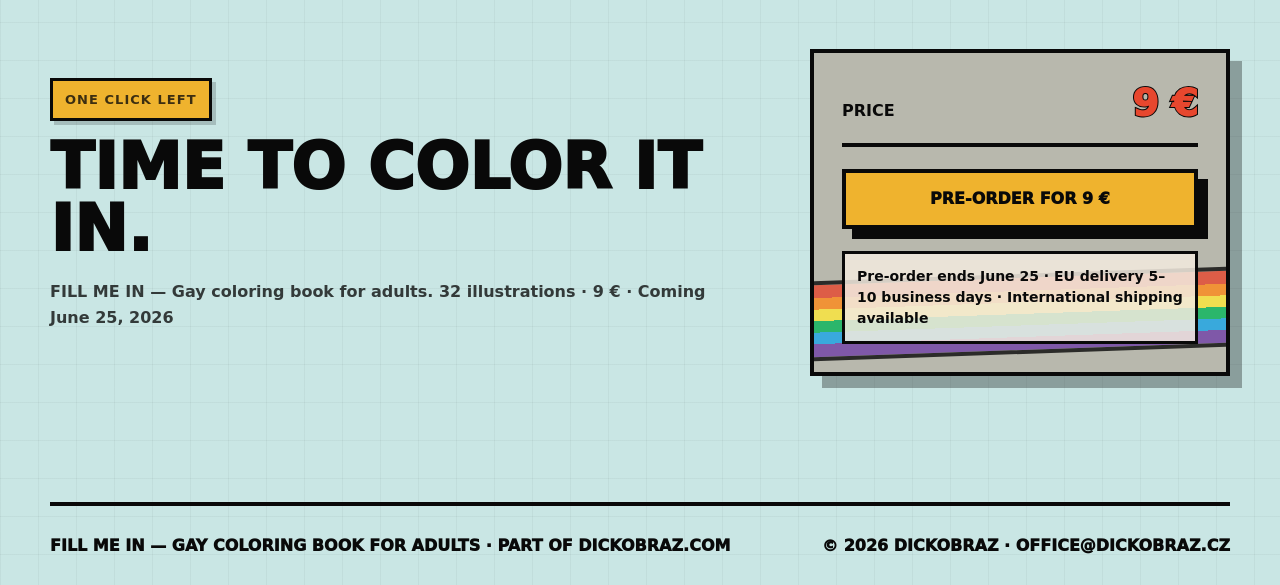
==== commit 9c1543e3: "Initial English version of FILL ME IN landing page Translated from Czech (fillmein.dickobraz.cz). Pr" ====
--- a/index.html
+++ b/index.html
@@ -1,33 +1,33 @@
 <!doctype html>
-<html lang="cs">
+<html lang="en">
   <head>
     <meta charset="utf-8">
     <meta name="viewport" content="width=device-width, initial-scale=1">
-    <title>FILL ME IN | Gay Coloring Book | DickObraz na Pride 2026</title>
-    <meta name="description" content="FILL ME IN — gay coloring book pro dospělé. 32 ilustrací od queer tvůrců. Vychází 25. června 2026. Potkáme se na Pride festivalech: CSD Köln, Berlin CSD, Rainbow Market Amsterdam a Prague Pride.">
-    <meta name="keywords" content="gay coloring book, queer omalovánky, FILL ME IN, DickObraz, Pride 2026, Berlin CSD vendor, CSD Köln aussteller, Amsterdam Pride market, Prague Pride trh, queer art, gay art Europe">
+    <title>FILL ME IN | Gay Coloring Book | DickObraz at Pride 2026</title>
+    <meta name="description" content="FILL ME IN — gay coloring book for adults. 32 illustrations by queer artists. Coming June 25, 2026. Meet us at Pride festivals: CSD Köln, Berlin CSD, Rainbow Market Amsterdam and Prague Pride.">
+    <meta name="keywords" content="gay coloring book, queer coloring book, FILL ME IN, DickObraz, Pride 2026, Berlin CSD vendor, CSD Köln aussteller, Amsterdam Pride market, Prague Pride market, queer art, gay art Europe">
     <meta property="og:title" content="FILL ME IN — Gay Coloring Book | Pride Tour 2026">
-    <meta property="og:description" content="32 ilustrací od queer tvůrců. Najdeš nás na CSD Köln, Berlin CSD, Amsterdam Pride a Prague Pride 2026.">
-    <meta property="og:image" content="https://fillmein.dickobraz.cz/assets/obalka.jpeg">
-    <meta property="og:url" content="https://fillmein.dickobraz.cz/">
+    <meta property="og:description" content="32 illustrations by queer artists. Find us at CSD Köln, Berlin CSD, Amsterdam Pride and Prague Pride 2026.">
+    <meta property="og:image" content="https://fillmein.dickobraz.com/assets/obalka.jpeg">
+    <meta property="og:url" content="https://fillmein.dickobraz.com/">
     <meta property="og:type" content="product">
     <meta name="twitter:card" content="summary_large_image">
     <meta name="twitter:title" content="FILL ME IN — Gay Coloring Book">
-    <meta name="twitter:description" content="32 ilustrací od queer tvůrců. Pride Tour 2026: Köln, Berlin, Amsterdam, Praha.">
-    <meta name="twitter:image" content="https://fillmein.dickobraz.cz/assets/obalka.jpeg">
+    <meta name="twitter:description" content="32 illustrations by queer artists. Pride Tour 2026: Köln, Berlin, Amsterdam, Prague.">
+    <meta name="twitter:image" content="https://fillmein.dickobraz.com/assets/obalka.jpeg">
     <script type="application/ld+json">
     {
       "@context": "https://schema.org/",
       "@type": "Product",
       "name": "FILL ME IN — Gay Coloring Book",
-      "image": "https://fillmein.dickobraz.cz/assets/obalka.jpeg",
-      "description": "Gay coloring book pro dospělé. 32 originálních ilustrací od queer tvůrců. Bears, twinks, daddies, jocks a kink scéna.",
+      "image": "https://fillmein.dickobraz.com/assets/obalka.jpeg",
+      "description": "Gay coloring book for adults. 32 original illustrations by queer artists. Bears, twinks, daddies, jocks and kink.",
       "brand": { "@type": "Brand", "name": "DickObraz" },
       "offers": {
         "@type": "Offer",
-        "url": "https://fillmein.dickobraz.cz/#buy",
-        "priceCurrency": "CZK",
-        "price": "209",
+        "url": "https://fillmein.dickobraz.com/#buy",
+        "priceCurrency": "EUR",
+        "price": "9",
         "availability": "https://schema.org/PreOrder",
         "availabilityStarts": "2026-06-25T00:00:00+02:00"
       }
@@ -44,11 +44,11 @@
           "endDate": "2026-07-05",
           "eventStatus": "https://schema.org/EventScheduled",
           "eventAttendanceMode": "https://schema.org/OfflineEventAttendanceMode",
-          "location": { "@type": "Place", "name": "CSD Köln 2026", "address": { "@type": "PostalAddress", "addressLocality": "Köln", "addressCountry": "DE" } },
-          "performer": { "@type": "Organization", "name": "DickObraz", "url": "https://dickobraz.cz" },
+          "location": { "@type": "Place", "name": "CSD Köln 2026", "address": { "@type": "PostalAddress", "addressLocality": "Cologne", "addressCountry": "DE" } },
+          "performer": { "@type": "Organization", "name": "DickObraz", "url": "https://dickobraz.com" },
           "organizer": { "@type": "Organization", "name": "ColognePride", "url": "https://www.colognepride.de/" },
-          "description": "DickObraz / FILL ME IN — vendor stánek s gay coloring book a celým DickObraz portfoliem na CSD Köln 2026.",
-          "url": "https://fillmein.dickobraz.cz/#tour"
+          "description": "DickObraz / FILL ME IN — vendor booth with gay coloring book and the full DickObraz portfolio at CSD Köln 2026.",
+          "url": "https://fillmein.dickobraz.com/#tour"
         },
         {
           "@type": "Event",
@@ -58,10 +58,10 @@
           "eventStatus": "https://schema.org/EventScheduled",
           "eventAttendanceMode": "https://schema.org/OfflineEventAttendanceMode",
           "location": { "@type": "Place", "name": "Berlin CSD 2026", "address": { "@type": "PostalAddress", "addressLocality": "Berlin", "addressCountry": "DE" } },
-          "performer": { "@type": "Organization", "name": "DickObraz", "url": "https://dickobraz.cz" },
+          "performer": { "@type": "Organization", "name": "DickObraz", "url": "https://dickobraz.com" },
           "organizer": { "@type": "Organization", "name": "Berlin CSD", "url": "https://csd-berlin.de/" },
-          "description": "DickObraz / FILL ME IN — vendor stánek s gay coloring book a celým DickObraz portfoliem na Berlin CSD 2026.",
-          "url": "https://fillmein.dickobraz.cz/#tour"
+          "description": "DickObraz / FILL ME IN — vendor booth with gay coloring book and the full DickObraz portfolio at Berlin CSD 2026.",
+          "url": "https://fillmein.dickobraz.com/#tour"
         },
         {
           "@type": "Event",
@@ -71,10 +71,10 @@
           "eventStatus": "https://schema.org/EventScheduled",
           "eventAttendanceMode": "https://schema.org/OfflineEventAttendanceMode",
           "location": { "@type": "Place", "name": "Rainbow Market Amsterdam Pride", "address": { "@type": "PostalAddress", "addressLocality": "Amsterdam", "addressCountry": "NL" } },
-          "performer": { "@type": "Organization", "name": "DickObraz", "url": "https://dickobraz.cz" },
+          "performer": { "@type": "Organization", "name": "DickObraz", "url": "https://dickobraz.com" },
           "organizer": { "@type": "Organization", "name": "Amsterdam Pride", "url": "https://pride.nl/" },
-          "description": "DickObraz / FILL ME IN — vendor na Rainbow Market v rámci Amsterdam Pride 2026.",
-          "url": "https://fillmein.dickobraz.cz/#tour"
+          "description": "DickObraz / FILL ME IN — vendor at the Rainbow Market as part of Amsterdam Pride 2026.",
+          "url": "https://fillmein.dickobraz.com/#tour"
         },
         {
           "@type": "Event",
@@ -83,11 +83,11 @@
           "endDate": "2026-08-08",
           "eventStatus": "https://schema.org/EventScheduled",
           "eventAttendanceMode": "https://schema.org/OfflineEventAttendanceMode",
-          "location": { "@type": "Place", "name": "Prague Pride 2026", "address": { "@type": "PostalAddress", "addressLocality": "Praha", "addressCountry": "CZ" } },
-          "performer": { "@type": "Organization", "name": "DickObraz", "url": "https://dickobraz.cz" },
+          "location": { "@type": "Place", "name": "Prague Pride 2026", "address": { "@type": "PostalAddress", "addressLocality": "Prague", "addressCountry": "CZ" } },
+          "performer": { "@type": "Organization", "name": "DickObraz", "url": "https://dickobraz.com" },
           "organizer": { "@type": "Organization", "name": "Prague Pride", "url": "https://www.praguepride.cz/" },
-          "description": "DickObraz / FILL ME IN — vendor stánek s gay coloring book a celým DickObraz portfoliem na Prague Pride 2026.",
-          "url": "https://fillmein.dickobraz.cz/#tour"
+          "description": "DickObraz / FILL ME IN — vendor booth with gay coloring book and the full DickObraz portfolio at Prague Pride 2026.",
+          "url": "https://fillmein.dickobraz.com/#tour"
         }
       ]
     }
@@ -112,12 +112,12 @@
     </div>
 
     <header class="site-header">
-<nav class="nav" aria-label="Hlavní navigace">
-        <a href="#inside" data-content="navInside">Uvnitř</a>
-        <a href="#preview" data-content="navPreview">Ukázky</a>
+<nav class="nav" aria-label="Main navigation">
+        <a href="#inside" data-content="navInside">Inside</a>
+        <a href="#preview" data-content="navPreview">Preview</a>
         <a href="#tour">Tour</a>
         <a href="#faq">FAQ</a>
-        <a href="#buy" data-content="navBuy">Předobjednat</a>
+        <a href="#buy" data-content="navBuy">Pre-order</a>
       </nav>
     </header>
 
@@ -130,12 +130,12 @@
             <span data-content="heroTitleLine2">ME IN</span>
           </h1>
           <p class="lead" data-content="heroLead">
-            32 ilustrací od queer tvůrců. Mužská těla, touha, hrdost a kink — bez schovávání, bez omluv. Vybarvi si hrdost. Vybarvi si touhu. Vybarvi si to po svém.
+            32 illustrations by queer artists. Male bodies, desire, pride and kink — no hiding, no apologies. Color in your pride. Color in your desire. Color it your way.
           </p>
-          <p class="hero-sub" data-content="heroSub">Předprodej · Vychází 25. června 2026</p>
+          <p class="hero-sub" data-content="heroSub">Pre-order · Coming June 25, 2026</p>
           <div class="hero-actions">
-            <a class="button primary" href="#buy" data-content="primaryCta" data-cart-button>Předobjednat za 209 Kč</a>
-            <a class="button ghost" href="#preview" data-content="secondaryCta">Prohlédnout ukázky</a>
+            <a class="button primary" href="#buy" data-content="primaryCta" data-cart-button>Pre-order for 9 €</a>
+            <a class="button ghost" href="#preview" data-content="secondaryCta">Browse previews</a>
           </div>
         </div>
 
@@ -143,252 +143,252 @@
           <img
             class="cover-img"
             src="assets/obalka.jpeg"
-            alt="Obálka omalovánky FILL ME IN gay colouring book"
-            data-fallback="Obálka"
+            alt="Cover of FILL ME IN gay coloring book"
+            data-fallback="Cover"
           >
-          <figcaption data-content="coverCaption">Obálka knihy FILL ME IN — gay coloring book pro dospělé</figcaption>
+          <figcaption data-content="coverCaption">Cover of FILL ME IN — gay coloring book for adults</figcaption>
         </figure>
       </section>
 
-      <section class="ticker" aria-label="Hlavní motivy">
+      <section class="ticker" aria-label="Key themes">
         <div class="ticker-track" data-ticker>
-          <span>32 ILUSTRACÍ</span>
-          <span>QUEER TVŮRCI</span>
-          <span>PRO DOSPĚLÉ</span>
+          <span>32 ILLUSTRATIONS</span>
+          <span>QUEER ARTISTS</span>
+          <span>FOR ADULTS</span>
           <span>BEARS &amp; JOCKS</span>
           <span>DADDIES &amp; TWINKS</span>
-          <span>BEZ OMLUV</span>
-          <span>HRDOST NA PAPÍŘE</span>
-          <span>MUŽSKÁ TĚLA</span>
+          <span>NO APOLOGIES</span>
+          <span>PRIDE ON PAPER</span>
+          <span>MALE BODIES</span>
           <span>KINK FRIENDLY</span>
-          <span>FIXY I PASTELKY</span>
-          <span>TLUSTÝ PAPÍR</span>
-          <span>DÁREK S KOULEMA</span>
-          <span>QUEER FANTAZIE</span>
-          <span>VYBARVI PO SVÉM</span>
-          <span>COMING ČERVEN 25</span>
-          <span>32 ILUSTRACÍ</span>
-          <span>QUEER TVŮRCI</span>
-          <span>PRO DOSPĚLÉ</span>
+          <span>MARKERS &amp; PENCILS</span>
+          <span>THICK PAPER</span>
+          <span>A GIFT WITH BALLS</span>
+          <span>QUEER FANTASY</span>
+          <span>COLOR IT YOUR WAY</span>
+          <span>COMING JUNE 25</span>
+          <span>32 ILLUSTRATIONS</span>
+          <span>QUEER ARTISTS</span>
+          <span>FOR ADULTS</span>
           <span>BEARS &amp; JOCKS</span>
           <span>DADDIES &amp; TWINKS</span>
-          <span>BEZ OMLUV</span>
-          <span>HRDOST NA PAPÍŘE</span>
-          <span>MUŽSKÁ TĚLA</span>
+          <span>NO APOLOGIES</span>
+          <span>PRIDE ON PAPER</span>
+          <span>MALE BODIES</span>
           <span>KINK FRIENDLY</span>
-          <span>FIXY I PASTELKY</span>
-          <span>TLUSTÝ PAPÍR</span>
-          <span>DÁREK S KOULEMA</span>
-          <span>QUEER FANTAZIE</span>
-          <span>VYBARVI PO SVÉM</span>
-          <span>COMING ČERVEN 25</span>
+          <span>MARKERS &amp; PENCILS</span>
+          <span>THICK PAPER</span>
+          <span>A GIFT WITH BALLS</span>
+          <span>QUEER FANTASY</span>
+          <span>COLOR IT YOUR WAY</span>
+          <span>COMING JUNE 25</span>
         </div>
       </section>
 
       <section id="inside" class="split-section">
         <div>
-          <p class="eyebrow" data-content="insideEyebrow">CO JE UVNITŘ</p>
-          <h2 data-content="insideTitle">ZAVŘI GRINDR. OTEVŘI TOHLE.</h2>
+          <p class="eyebrow" data-content="insideEyebrow">WHAT'S INSIDE</p>
+          <h2 data-content="insideTitle">CLOSE GRINDR. OPEN THIS.</h2>
         </div>
         <div class="feature-grid">
           <article>
-            <strong data-content="feature1Title">Od komunity, pro komunitu.</strong>
-            <p data-content="feature1Text">Každou linku tahla ruka, která tomu rozumí. Queer tvůrci, queer pohled, queer touha.</p>
+            <strong data-content="feature1Title">From the community, for the community.</strong>
+            <p data-content="feature1Text">Every line drawn by a hand that gets it. Queer artists, queer perspective, queer desire.</p>
           </article>
           <article>
-            <strong data-content="feature2Title">TĚLA, KTERÁ NĚCO CHTĚJÍ</strong>
-            <p data-content="feature2Text">Pohledy, co tě svléknou. Ruce, co vědí, kam sáhnout. Muži nakreslení s touhou, ne se studem. Hrdost, která se neschovává a nikomu se neomlouvá — hlasitá, barevná, sebevědomá.</p>
+            <strong data-content="feature2Title">BODIES THAT WANT SOMETHING</strong>
+            <p data-content="feature2Text">Gazes that undress you. Hands that know where to touch. Men drawn with desire, not shame. Pride that doesn't hide and doesn't apologize — loud, colorful, unapologetic.</p>
           </article>
           <article>
-            <strong data-content="feature3Title">VEČER JEN PRO TEBE</strong>
-            <p data-content="feature3Text">Zhasneš telefon, vezmeš barvy a dáš tvar tomu, co v tobě stejně dávno je. Žádné publikum, žádný soud. Jen ty, stránka a fantazie, kterou konečně nemusíš držet zkrátka.</p>
+            <strong data-content="feature3Title">AN EVENING JUST FOR YOU</strong>
+            <p data-content="feature3Text">You put down the phone, pick up your colors, and give shape to what's been inside you all along. No audience, no judgment. Just you, the page, and a fantasy you finally don't have to hold back.</p>
           </article>
         </div>
       </section>
 
       <section class="brand-story-section">
         <div class="brand-story-inner">
-          <p class="eyebrow">PROČ TEĎ</p>
-          <h2>QUEER HRDOST NEMÁ DATUM EXPIRACE.</h2>
+          <p class="eyebrow">WHY NOW</p>
+          <h2>QUEER PRIDE HAS NO EXPIRY DATE.</h2>
           <div class="brand-story-body">
-            <p>V červnu se zvedne vlna duhových vlajek a v červenci se zase stáhne. My ne.</p>
-            <p>FILL ME IN vychází 25. června — v posledním týdnu Pride měsíce, ne náhodou. Chceme, aby kniha vstoupila do queer prostoru právě ve chvíli, kdy zbytek byznysu balí rainbow loga a vrací se k běžnému provozu.</p>
-            <p>Tahle kniha tady zůstává. Stejně jako my.</p>
+            <p>Every June the rainbow flags go up, and in July they come back down. Not us.</p>
+            <p>FILL ME IN comes out on June 25 — in the final week of Pride Month, and not by accident. We want the book to enter queer spaces at the exact moment the rest of the business is folding up its rainbow logos and going back to business as usual.</p>
+            <p>This book stays. Just like us.</p>
           </div>
         </div>
       </section>
 
       <section id="preview" class="preview-section" aria-labelledby="preview-title">
         <div class="section-heading">
-          <p class="eyebrow" data-content="previewEyebrow">6 Z 32</p>
-          <h2 id="preview-title" data-content="previewTitle">TOHLE JE JEN PŘEDEHRA.</h2>
-          <p class="preview-subtitle" data-content="previewSubtitle">Pár stránek na ochutnání. Zbytek čeká uvnitř — a stojí za to.</p>
-        </div>
-
-        <div class="sample-rail" aria-label="Ukázkové obrázky">
-          <figure class="sample-card">
-            <img src="assets/ukazka_1.png" alt="Ukázka z gay coloring book FILL ME IN" data-fallback="Ukázka 1">
-          </figure>
-          <figure class="sample-card">
-            <img src="assets/ukazka_2.png" alt="Ukázka z gay coloring book FILL ME IN" data-fallback="Ukázka 2">
-          </figure>
-          <figure class="sample-card">
-            <img src="assets/ukazka_3.png" alt="Ukázka z gay coloring book FILL ME IN" data-fallback="Ukázka 3">
-
-          </figure>
-          <figure class="sample-card">
-            <img src="assets/ukazka_4.png" alt="Ukázka z gay coloring book FILL ME IN" data-fallback="Ukázka 4">
-
-          </figure>
-          <figure class="sample-card">
-            <img src="assets/ukazka_5.png" alt="Ukázka z gay coloring book FILL ME IN" data-fallback="Ukázka 5">
-
-          </figure>
-          <figure class="sample-card">
-            <img src="assets/ukazka_6.png" alt="Ukázka z gay coloring book FILL ME IN" data-fallback="Ukázka 6">
+          <p class="eyebrow" data-content="previewEyebrow">6 OF 32</p>
+          <h2 id="preview-title" data-content="previewTitle">THIS IS JUST THE FOREPLAY.</h2>
+          <p class="preview-subtitle" data-content="previewSubtitle">A few pages to whet your appetite. The rest waits inside — and it's worth it.</p>
+        </div>
+
+        <div class="sample-rail" aria-label="Preview images">
+          <figure class="sample-card">
+            <img src="assets/ukazka_1.png" alt="Preview from gay coloring book FILL ME IN" data-fallback="Preview 1">
+          </figure>
+          <figure class="sample-card">
+            <img src="assets/ukazka_2.png" alt="Preview from gay coloring book FILL ME IN" data-fallback="Preview 2">
+          </figure>
+          <figure class="sample-card">
+            <img src="assets/ukazka_3.png" alt="Preview from gay coloring book FILL ME IN" data-fallback="Preview 3">
+
+          </figure>
+          <figure class="sample-card">
+            <img src="assets/ukazka_4.png" alt="Preview from gay coloring book FILL ME IN" data-fallback="Preview 4">
+
+          </figure>
+          <figure class="sample-card">
+            <img src="assets/ukazka_5.png" alt="Preview from gay coloring book FILL ME IN" data-fallback="Preview 5">
+
+          </figure>
+          <figure class="sample-card">
+            <img src="assets/ukazka_6.png" alt="Preview from gay coloring book FILL ME IN" data-fallback="Preview 6">
 
           </figure>
         </div>
 
         <div class="preview-cta-row">
-          <span>Zbytek je za jedním tlačítkem.</span>
-          <a class="button primary" href="#buy" data-content="previewCta" data-cart-button>Předobjednat za 209 Kč</a>
+          <span>The rest is one click away.</span>
+          <a class="button primary" href="#buy" data-content="previewCta" data-cart-button>Pre-order for 9 €</a>
         </div>
       </section>
 
       <section id="tour" class="tour-section" aria-labelledby="tour-heading">
         <div class="section-heading">
-          <p class="eyebrow">POTKÁME SE V LÉTĚ</p>
-          <h2 id="tour-heading">ČTYŘI PRIDE FESTIVALY. JEDNO TURNÉ. PŘIJĎ SI PRO SVŮJ KUS.</h2>
-          <p class="tour-intro">Tahle kniha nezůstává jen na obrazovce. Vyrážíme s ní (a celým DickObraz portfoliem) na evropské tour po Pride festivalech. Najdeš nás na stánku, můžeš si knihu prohlédnout naživo, vybarvit ukázkovou stránku přímo na místě a vzít si limitovaný tour-edition merch, který nikde jinde nedostaneš.</p>
+          <p class="eyebrow">SEE YOU THIS SUMMER</p>
+          <h2 id="tour-heading">FOUR PRIDE FESTIVALS. ONE TOUR. COME GRAB YOUR COPY.</h2>
+          <p class="tour-intro">This book doesn't stay on screen. We're taking it (and the full DickObraz portfolio) on a European Pride festival tour. Find us at the booth — browse the book in person, color a sample page on the spot, and pick up limited tour-edition merch you won't find anywhere else.</p>
         </div>
 
         <div class="tour-grid">
           <a href="https://colognepride.webflow.io/colognepride-2026#strabenfest" target="_blank" rel="noopener" class="tour-card">
             <article>
-              <span class="tour-flag" aria-label="Německo">🇩🇪</span>
-              <time datetime="2026-07-03" class="tour-date">3.–5. července 2026</time>
+              <span class="tour-flag" aria-label="Germany">🇩🇪</span>
+              <time datetime="2026-07-03" class="tour-date">July 3–5, 2026</time>
               <h3 class="tour-festival">COLOGNEPRIDE 2026</h3>
-              <p class="tour-location">Kolín nad Rýnem, Německo</p>
+              <p class="tour-location">Cologne, Germany</p>
             </article>
           </a>
           <a href="https://www.stadtfest.berlin/cs/index.html" target="_blank" rel="noopener" class="tour-card">
             <article>
-              <span class="tour-flag" aria-label="Německo">🇩🇪</span>
-              <time datetime="2026-07-18" class="tour-date">18.–19. července 2026</time>
+              <span class="tour-flag" aria-label="Germany">🇩🇪</span>
+              <time datetime="2026-07-18" class="tour-date">July 18–19, 2026</time>
               <h3 class="tour-festival">STADTFEST BERLIN</h3>
-              <p class="tour-location">Berlín, Německo</p>
+              <p class="tour-location">Berlin, Germany</p>
             </article>
           </a>
           <a href="https://pride.amsterdam/en/event/pride-park/" target="_blank" rel="noopener" class="tour-card">
             <article>
-              <span class="tour-flag" aria-label="Nizozemsko">🇳🇱</span>
-              <time datetime="2026-07-25" class="tour-date">25. července 2026</time>
+              <span class="tour-flag" aria-label="Netherlands">🇳🇱</span>
+              <time datetime="2026-07-25" class="tour-date">July 25, 2026</time>
               <h3 class="tour-festival">PRIDE PARK AMSTERDAM</h3>
-              <p class="tour-location">Amsterdam, Nizozemsko</p>
-              <p class="tour-sub">v rámci WorldPride Amsterdam 2026</p>
+              <p class="tour-location">Amsterdam, Netherlands</p>
+              <p class="tour-sub">part of WorldPride Amsterdam 2026</p>
             </article>
           </a>
           <a href="https://festival.praguepride.com/" target="_blank" rel="noopener" class="tour-card">
             <article>
-              <span class="tour-flag" aria-label="Česko">🇨🇿</span>
-              <time datetime="2026-08-08" class="tour-date">8. srpna 2026</time>
+              <span class="tour-flag" aria-label="Czech Republic">🇨🇿</span>
+              <time datetime="2026-08-08" class="tour-date">August 8, 2026</time>
               <h3 class="tour-festival">PRAGUE PRIDE FESTIVAL</h3>
-              <p class="tour-location">Praha, Česko</p>
+              <p class="tour-location">Prague, Czech Republic</p>
             </article>
           </a>
         </div>
 
-        <p class="tour-footnote">Přesné lokace stánků a časy oznámíme blíž k datu na Instagramu @dickobraz.cz.</p>
+        <p class="tour-footnote">Exact booth locations and times will be announced closer to the date on Instagram @dickobraz.cz.</p>
       </section>
 
       <section id="facts" class="specs-section">
         <div class="section-heading">
-          <p class="eyebrow">CO DOSTANEŠ</p>
-          <h2>32 STRÁNEK. NULA KOMPROMISŮ.</h2>
+          <p class="eyebrow">WHAT YOU GET</p>
+          <h2>32 PAGES. ZERO COMPROMISES.</h2>
         </div>
         <div class="specs-grid">
           <div class="spec-item">
             <span class="spec-icon">📖</span>
-            <strong>32 ilustrací</strong>
-            <p>Originální line art od queer tvůrců</p>
+            <strong>32 illustrations</strong>
+            <p>Original line art by queer artists</p>
           </div>
           <div class="spec-item">
             <span class="spec-icon">📐</span>
-            <strong>Velký formát</strong>
+            <strong>Large format</strong>
             <p>215 × 255 mm</p>
           </div>
           <div class="spec-item">
             <span class="spec-icon">📄</span>
-            <strong>Tlustý papír</strong>
-            <p>Pro fixy, pastelky, gelovky i tempery</p>
+            <strong>Thick paper</strong>
+            <p>Works with markers, pencils, gel pens and watercolors</p>
           </div>
           <div class="spec-item">
             <span class="spec-icon">🌈</span>
-            <strong>Spektrum</strong>
+            <strong>Spectrum</strong>
             <p>Bears, twinks, daddies, jocks, kink</p>
           </div>
           <div class="spec-item">
             <span class="spec-icon">🇨🇿</span>
-            <strong>Tištěno v ČR</strong>
-            <p>Ofset, kvalita kontrolovaná lokálně</p>
+            <strong>Printed in CZ</strong>
+            <p>Offset print, quality controlled locally</p>
           </div>
           <div class="spec-item">
             <span class="spec-icon">🔞</span>
-            <strong>Pro dospělé</strong>
-            <p>18+, NSFW obsah</p>
+            <strong>Adults only</strong>
+            <p>18+, NSFW content</p>
           </div>
         </div>
       </section>
 
       <section id="faq" class="faq-section" aria-labelledby="faq-title">
         <div class="section-heading">
-          <p class="eyebrow">NEŽ KLIKNEŠ</p>
-          <h2 id="faq-title">NA CO SE PTÁŠ.</h2>
+          <p class="eyebrow">BEFORE YOU CLICK</p>
+          <h2 id="faq-title">QUESTIONS YOU HAVE.</h2>
         </div>
         <div class="faq-list">
           <details class="faq-item">
-            <summary>Kdy ji dostanu?</summary>
-            <p>Předprodej běží do 25. června 2026. Pak začínáme rozesílat — v ČR do 2 pracovních dnů, do EU obvykle do 5–10 dnů.</p>
+            <summary>When will I get it?</summary>
+            <p>Pre-order runs until June 25, 2026. Then we start shipping — within the EU usually 5–10 business days.</p>
           </details>
           <details class="faq-item">
-            <summary>Jak explicitní to je?</summary>
-            <p>Spektrum od jemných ilustrací (pár v sauně, akt v lese) po explicitní (BDSM, glory hole, vodní hry). Otevřeně řečeno — pokud hledáš mandalu, tohle není tvoje knížka.</p>
+            <summary>How explicit is it?</summary>
+            <p>A full spectrum — from gentle illustrations (a couple in a sauna, a nude in the woods) to explicit (BDSM, glory hole, water sports). To be direct: if you're looking for a mandala book, this isn't for you.</p>
           </details>
           <details class="faq-item">
-            <summary>Kdo to nakreslil?</summary>
-            <p>Tým queer tvůrců, kteří si přejí zůstat v anonymitě. Adult queer práce v portfoliu jim může komplikovat jiné zakázky. Respektujeme to. Jejich práce mluví sama za sebe.</p>
+            <summary>Who drew it?</summary>
+            <p>A team of queer artists who wish to remain anonymous. Adult queer work in a portfolio can complicate other commissions for them. We respect that. Their work speaks for itself.</p>
           </details>
           <details class="faq-item">
-            <summary>Posíláte do zahraničí?</summary>
-            <p>Ano, po celé EU. Pro UK a US šleme jako mezinárodní balíček. Cena dopravy se počítá při dokončení objednávky.</p>
+            <summary>Do you ship internationally?</summary>
+            <p>Yes, across the entire EU. For the UK and US we ship as an international parcel. Shipping cost is calculated at checkout.</p>
           </details>
         </div>
       </section>
 
       <section id="buy" class="buy-section" aria-labelledby="buy-title">
         <div class="buy-copy">
-          <p class="eyebrow" data-content="buyEyebrow">ZBÝVÁ JEDNO KLIKNUTÍ</p>
-          <h2 id="buy-title" data-content="buyTitle">JE ČAS SI TO VYBARVIT.</h2>
-          <p data-content="buyText">FILL ME IN — Gay coloring book for adults. 32 ilustrací · 209 Kč · Vychází 25. června 2026</p>
+          <p class="eyebrow" data-content="buyEyebrow">ONE CLICK LEFT</p>
+          <h2 id="buy-title" data-content="buyTitle">TIME TO COLOR IT IN.</h2>
+          <p data-content="buyText">FILL ME IN — Gay coloring book for adults. 32 illustrations · 9 € · Coming June 25, 2026</p>
         </div>
         <div class="buy-panel">
           <div class="price-row">
-            <span data-content="priceLabel">Cena</span>
-            <strong data-price>209 Kč</strong>
+            <span data-content="priceLabel">Price</span>
+            <strong data-price>9 €</strong>
           </div>
           <button class="button cart-button" type="button" data-cart-button>
-            Předobjednat za 209 Kč
+            Pre-order for 9 €
           </button>
           <p class="cart-note" data-cart-note>
-            Předprodej končí 25. června · Doručení do ČR 5 prac. dnů · Mezinárodní doprava dostupná
+            Pre-order ends June 25 · EU delivery 5–10 business days · International shipping available
           </p>
         </div>
       </section>
     </main>
 
     <footer class="site-footer">
-      <span data-content="footerLeft">FILL ME IN — Gay coloring book for adults · Z portfolia DickObraz.cz</span>
+      <span data-content="footerLeft">FILL ME IN — Gay coloring book for adults · Part of DickObraz.com</span>
       <span data-content="footerRight">© 2026 DickObraz · office@dickobraz.cz</span>
     </footer>
 
--- a/styles.css
+++ b/styles.css
@@ -440,17 +440,12 @@
   white-space: nowrap;
 }
 
-.ticker span:nth-child(3n + 1) {
-  color: var(--red);
-}
-
-.ticker span:nth-child(3n + 2) {
-  color: var(--green);
-}
-
-.ticker span:nth-child(3n) {
-  color: var(--blue);
-}
+.ticker span:nth-child(6n + 1) { color: #E40303; }
+.ticker span:nth-child(6n + 2) { color: #FF8C00; }
+.ticker span:nth-child(6n + 3) { color: #F5C500; }
+.ticker span:nth-child(6n + 4) { color: #008026; }
+.ticker span:nth-child(6n + 5) { color: #004CFF; }
+.ticker span:nth-child(6n + 0) { color: #732982; }
 
 .split-section,
 .preview-section,
--- a/styles.css
+++ b/styles.css
@@ -440,17 +440,12 @@
   white-space: nowrap;
 }
 
-.ticker span:nth-child(3n + 1) {
-  color: var(--red);
-}
-
-.ticker span:nth-child(3n + 2) {
-  color: var(--green);
-}
-
-.ticker span:nth-child(3n) {
-  color: var(--blue);
-}
+.ticker span:nth-child(6n + 1) { color: #E40303; }
+.ticker span:nth-child(6n + 2) { color: #FF8C00; }
+.ticker span:nth-child(6n + 3) { color: #F5C500; }
+.ticker span:nth-child(6n + 4) { color: #008026; }
+.ticker span:nth-child(6n + 5) { color: #004CFF; }
+.ticker span:nth-child(6n + 0) { color: #732982; }
 
 .split-section,
 .preview-section,
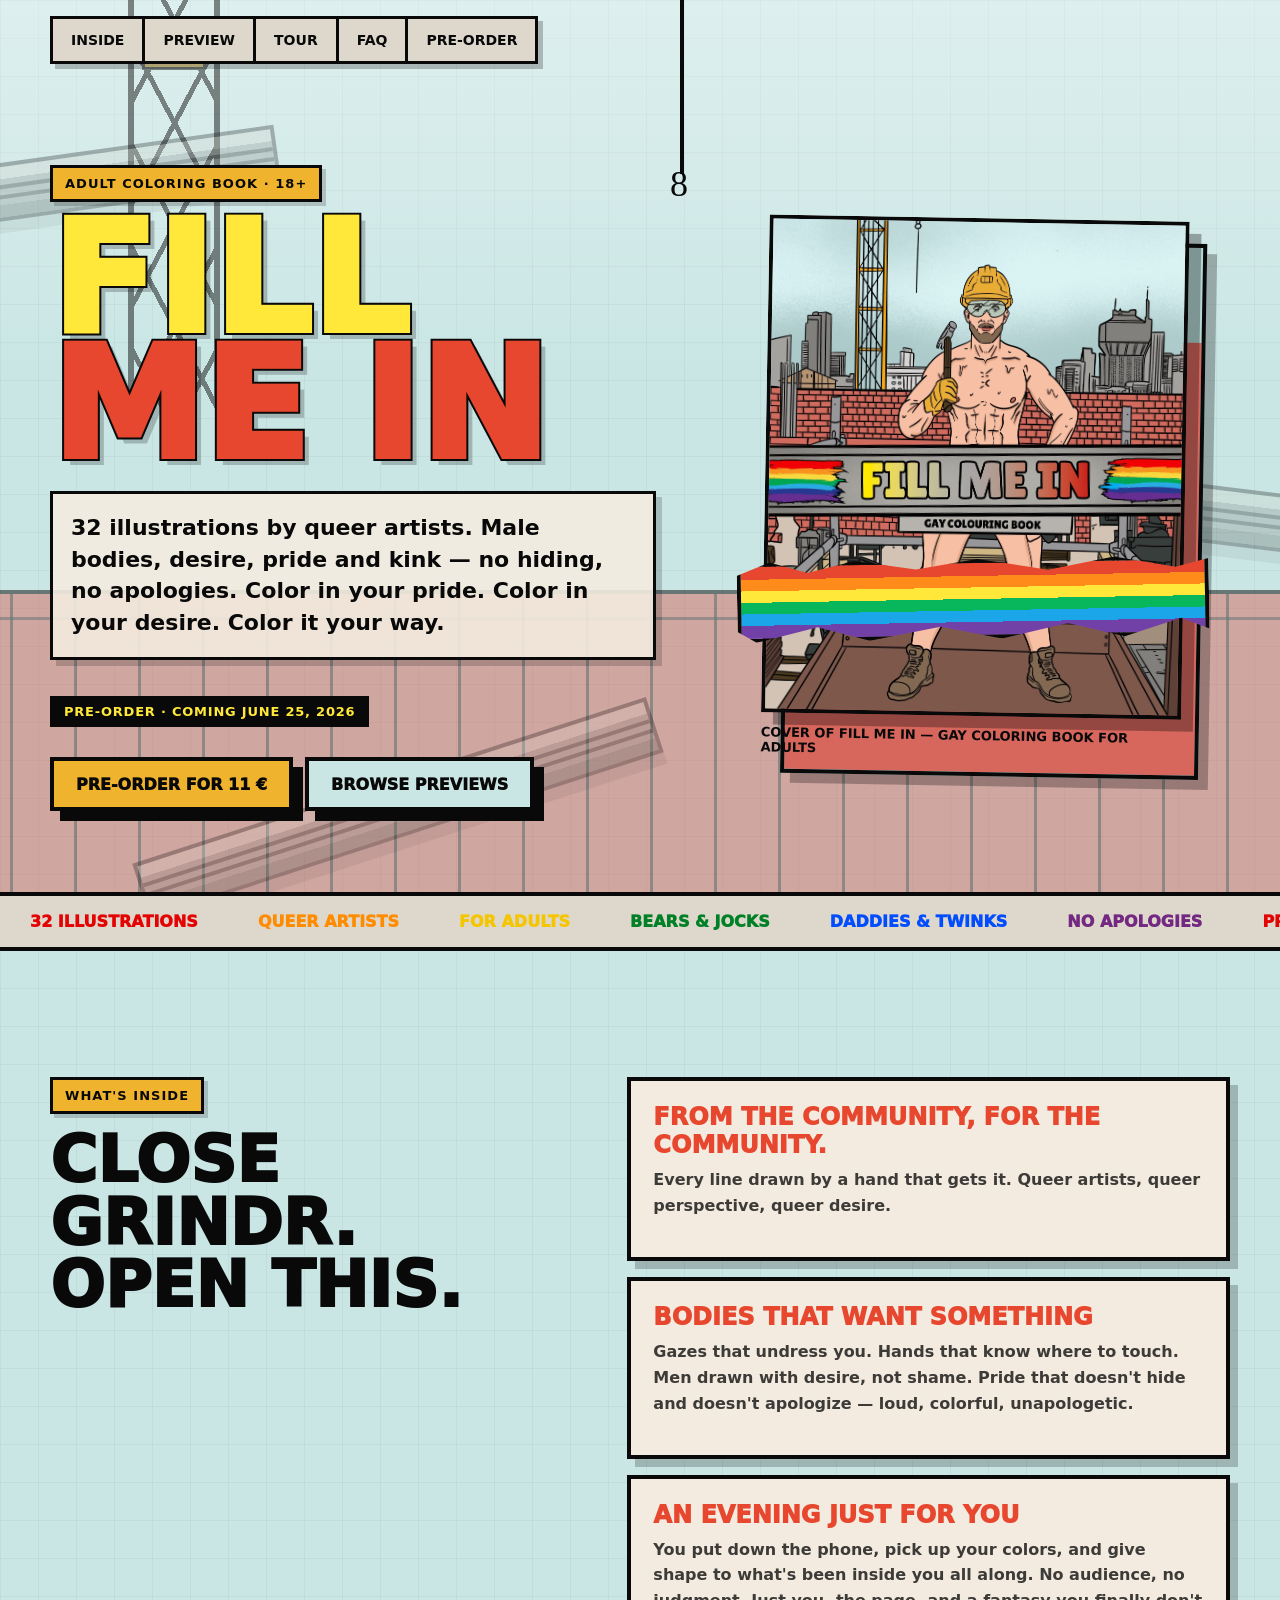
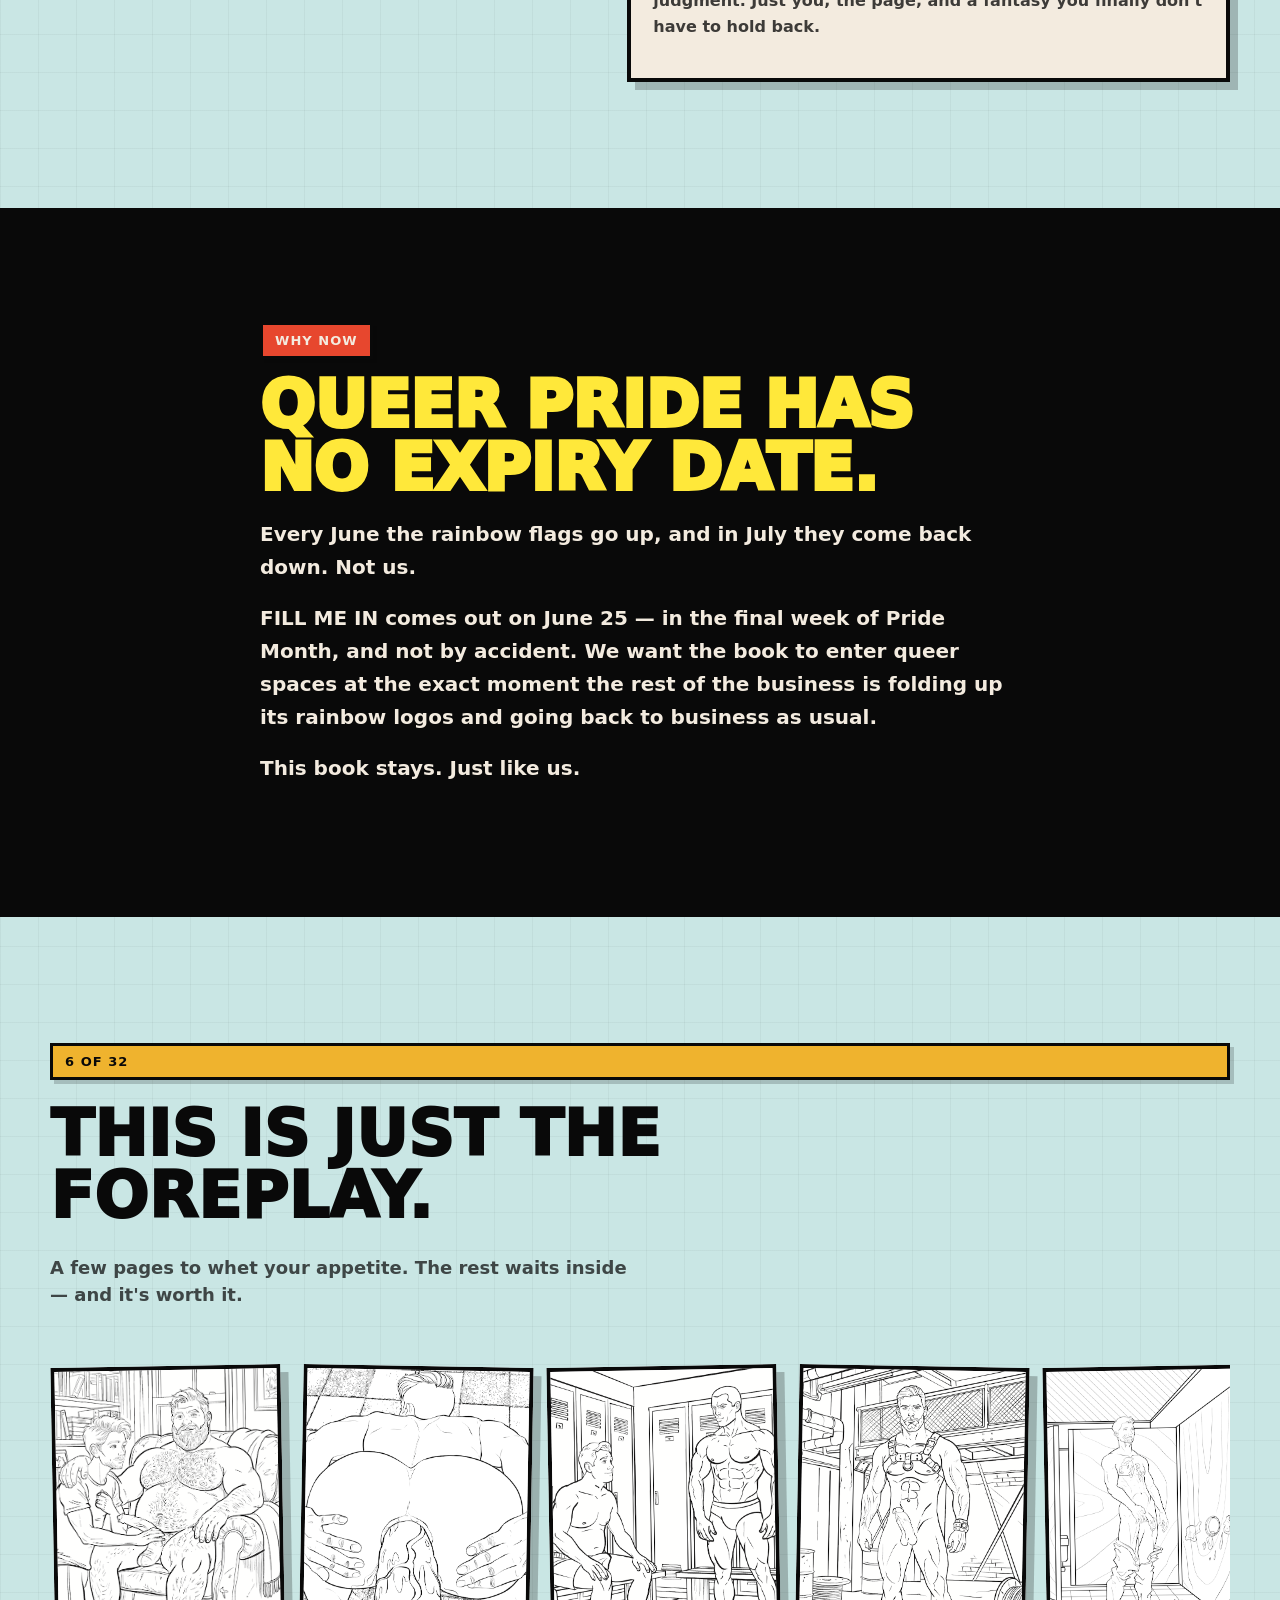
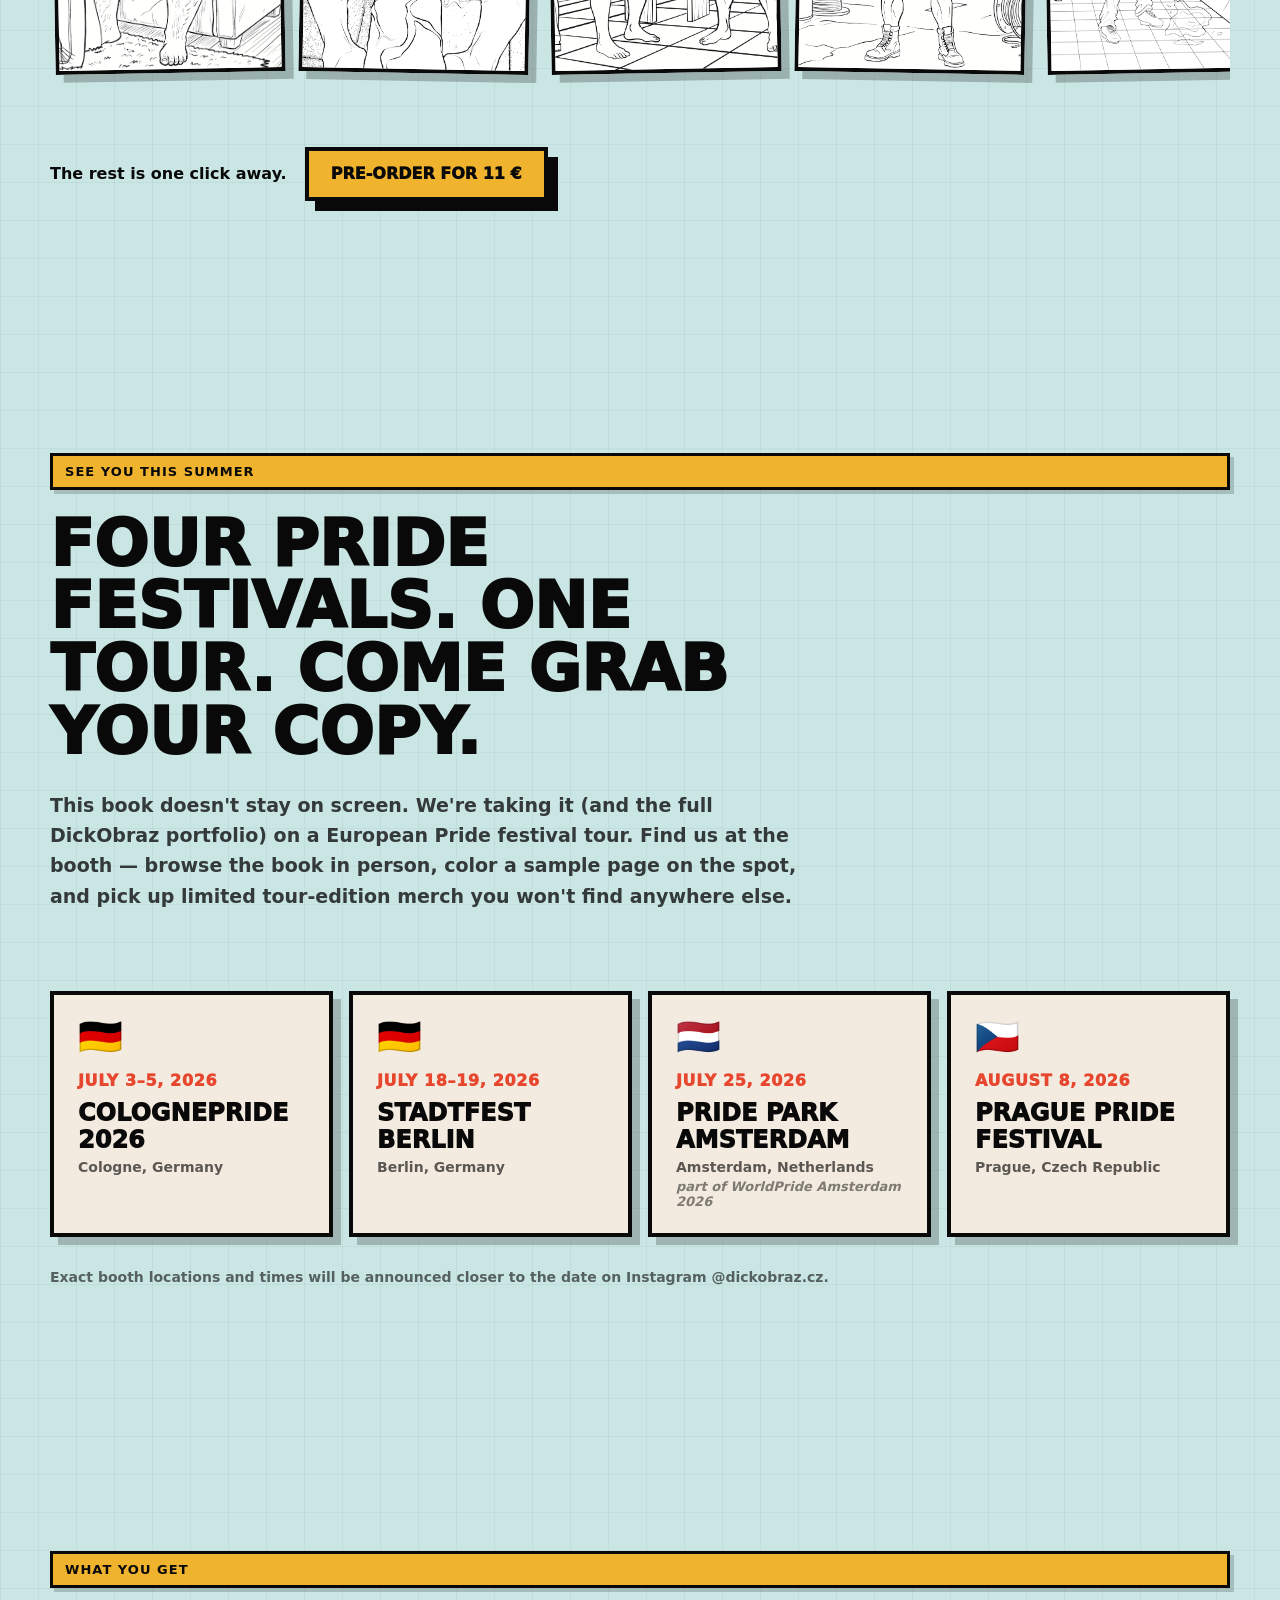
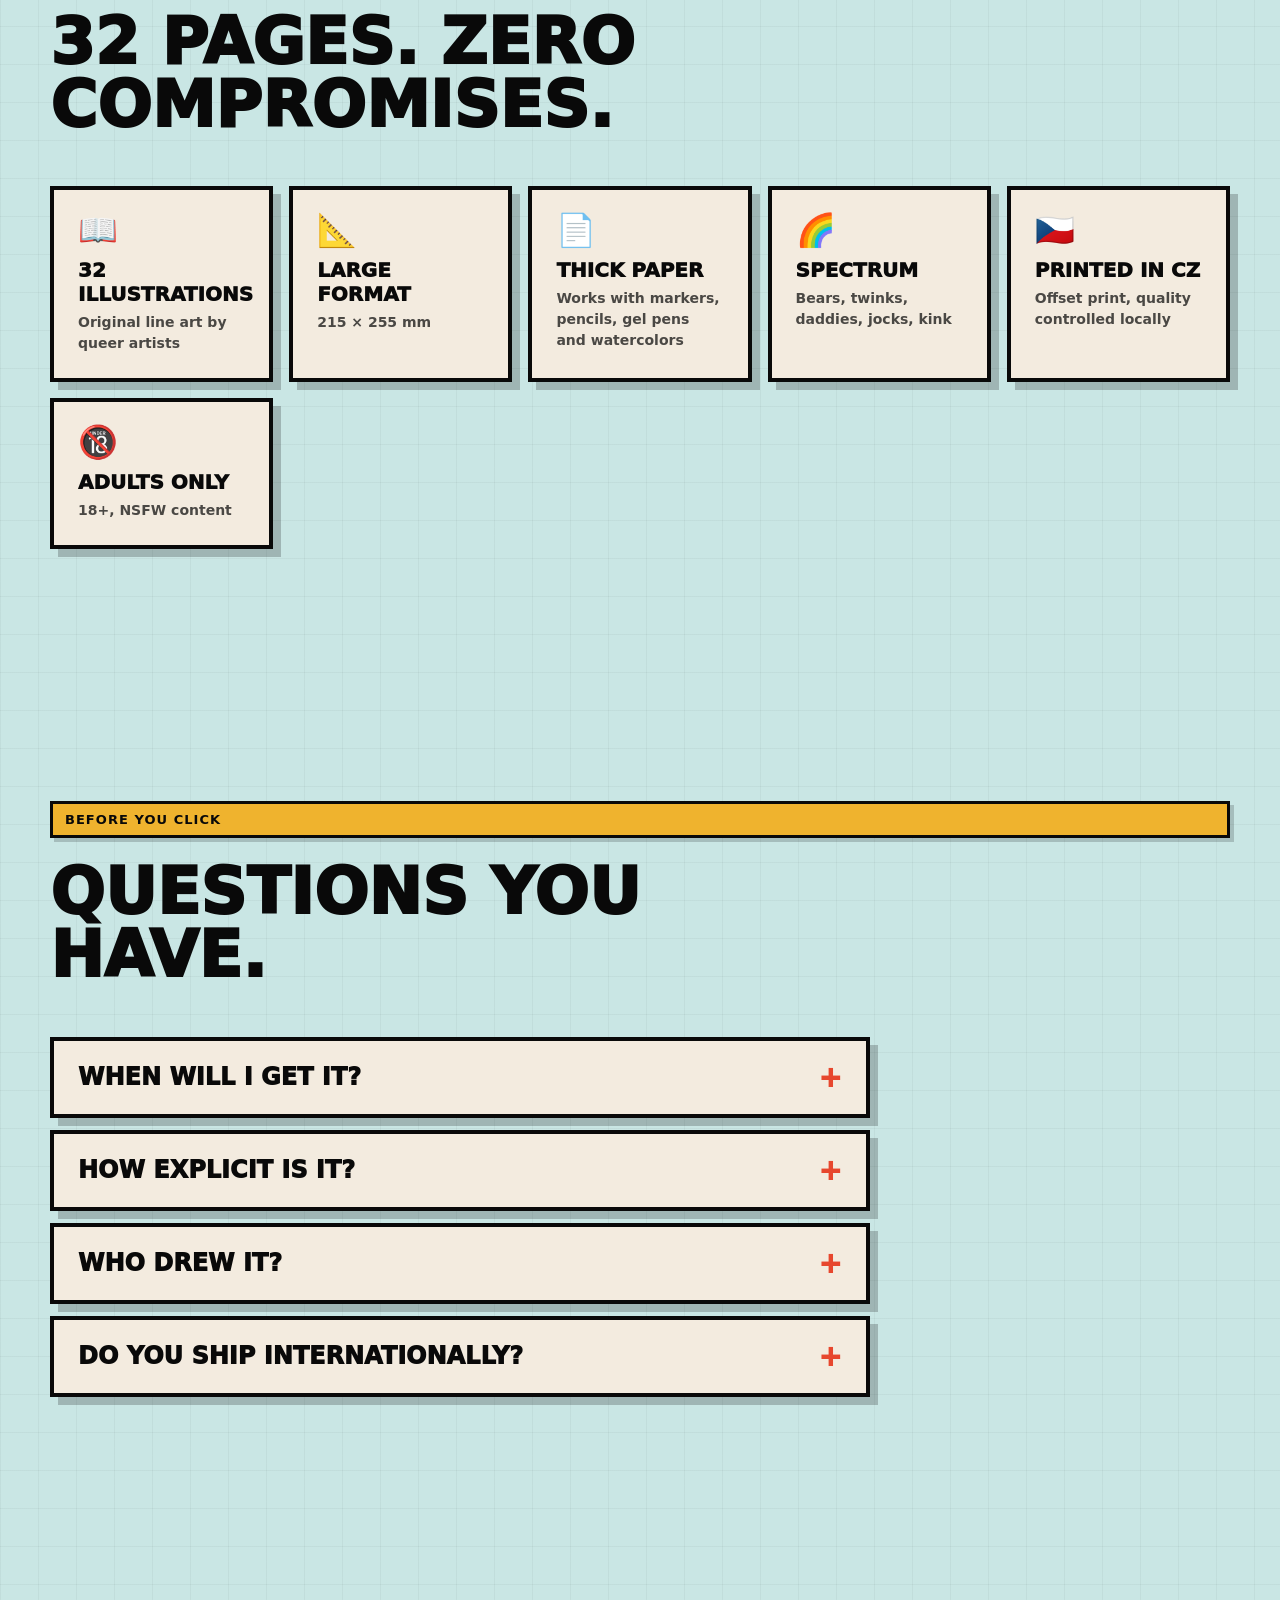
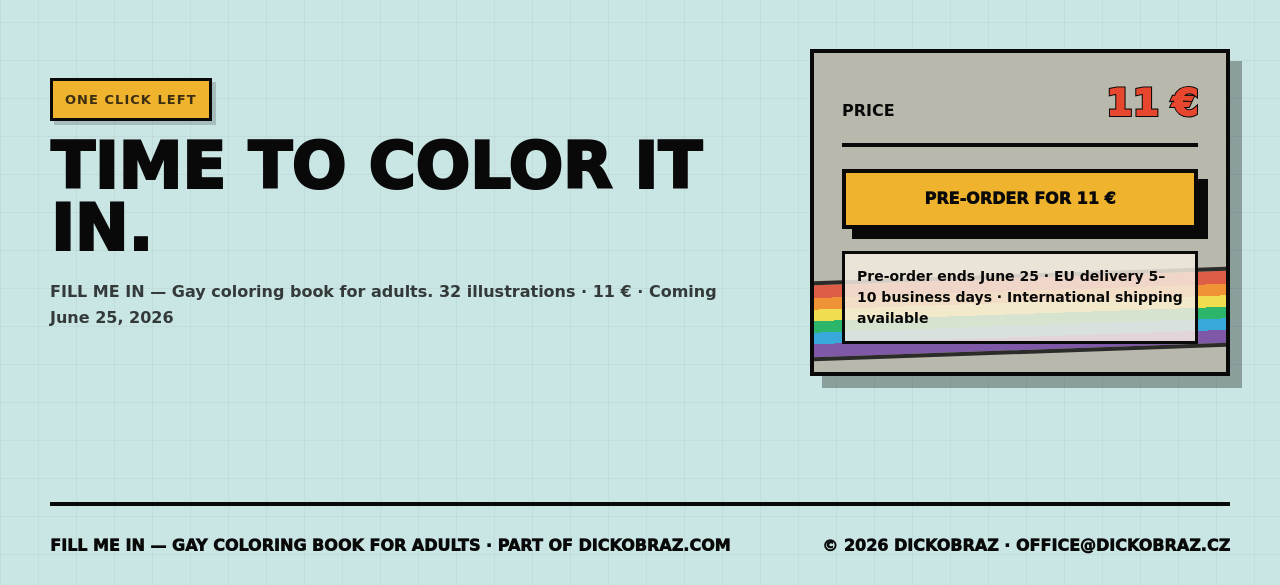
==== commit ca800db3: "Update price to 11 € and cart URL to dickobraz.com Co-Authored-By: Claude Sonnet 4.6 <noreply@anthro" ====
--- a/index.html
+++ b/index.html
@@ -134,7 +134,7 @@
           </p>
           <p class="hero-sub" data-content="heroSub">Pre-order · Coming June 25, 2026</p>
           <div class="hero-actions">
-            <a class="button primary" href="#buy" data-content="primaryCta" data-cart-button>Pre-order for 9 €</a>
+            <a class="button primary" href="#buy" data-content="primaryCta" data-cart-button>Pre-order for 11 €</a>
             <a class="button ghost" href="#preview" data-content="secondaryCta">Browse previews</a>
           </div>
         </div>
@@ -252,7 +252,7 @@
 
         <div class="preview-cta-row">
           <span>The rest is one click away.</span>
-          <a class="button primary" href="#buy" data-content="previewCta" data-cart-button>Pre-order for 9 €</a>
+          <a class="button primary" href="#buy" data-content="previewCta" data-cart-button>Pre-order for 11 €</a>
         </div>
       </section>
 
@@ -370,15 +370,15 @@
         <div class="buy-copy">
           <p class="eyebrow" data-content="buyEyebrow">ONE CLICK LEFT</p>
           <h2 id="buy-title" data-content="buyTitle">TIME TO COLOR IT IN.</h2>
-          <p data-content="buyText">FILL ME IN — Gay coloring book for adults. 32 illustrations · 9 € · Coming June 25, 2026</p>
+          <p data-content="buyText">FILL ME IN — Gay coloring book for adults. 32 illustrations · 11 € · Coming June 25, 2026</p>
         </div>
         <div class="buy-panel">
           <div class="price-row">
             <span data-content="priceLabel">Price</span>
-            <strong data-price>9 €</strong>
+            <strong data-price>11 €</strong>
           </div>
           <button class="button cart-button" type="button" data-cart-button>
-            Pre-order for 9 €
+            Pre-order for 11 €
           </button>
           <p class="cart-note" data-cart-note>
             Pre-order ends June 25 · EU delivery 5–10 business days · International shipping available
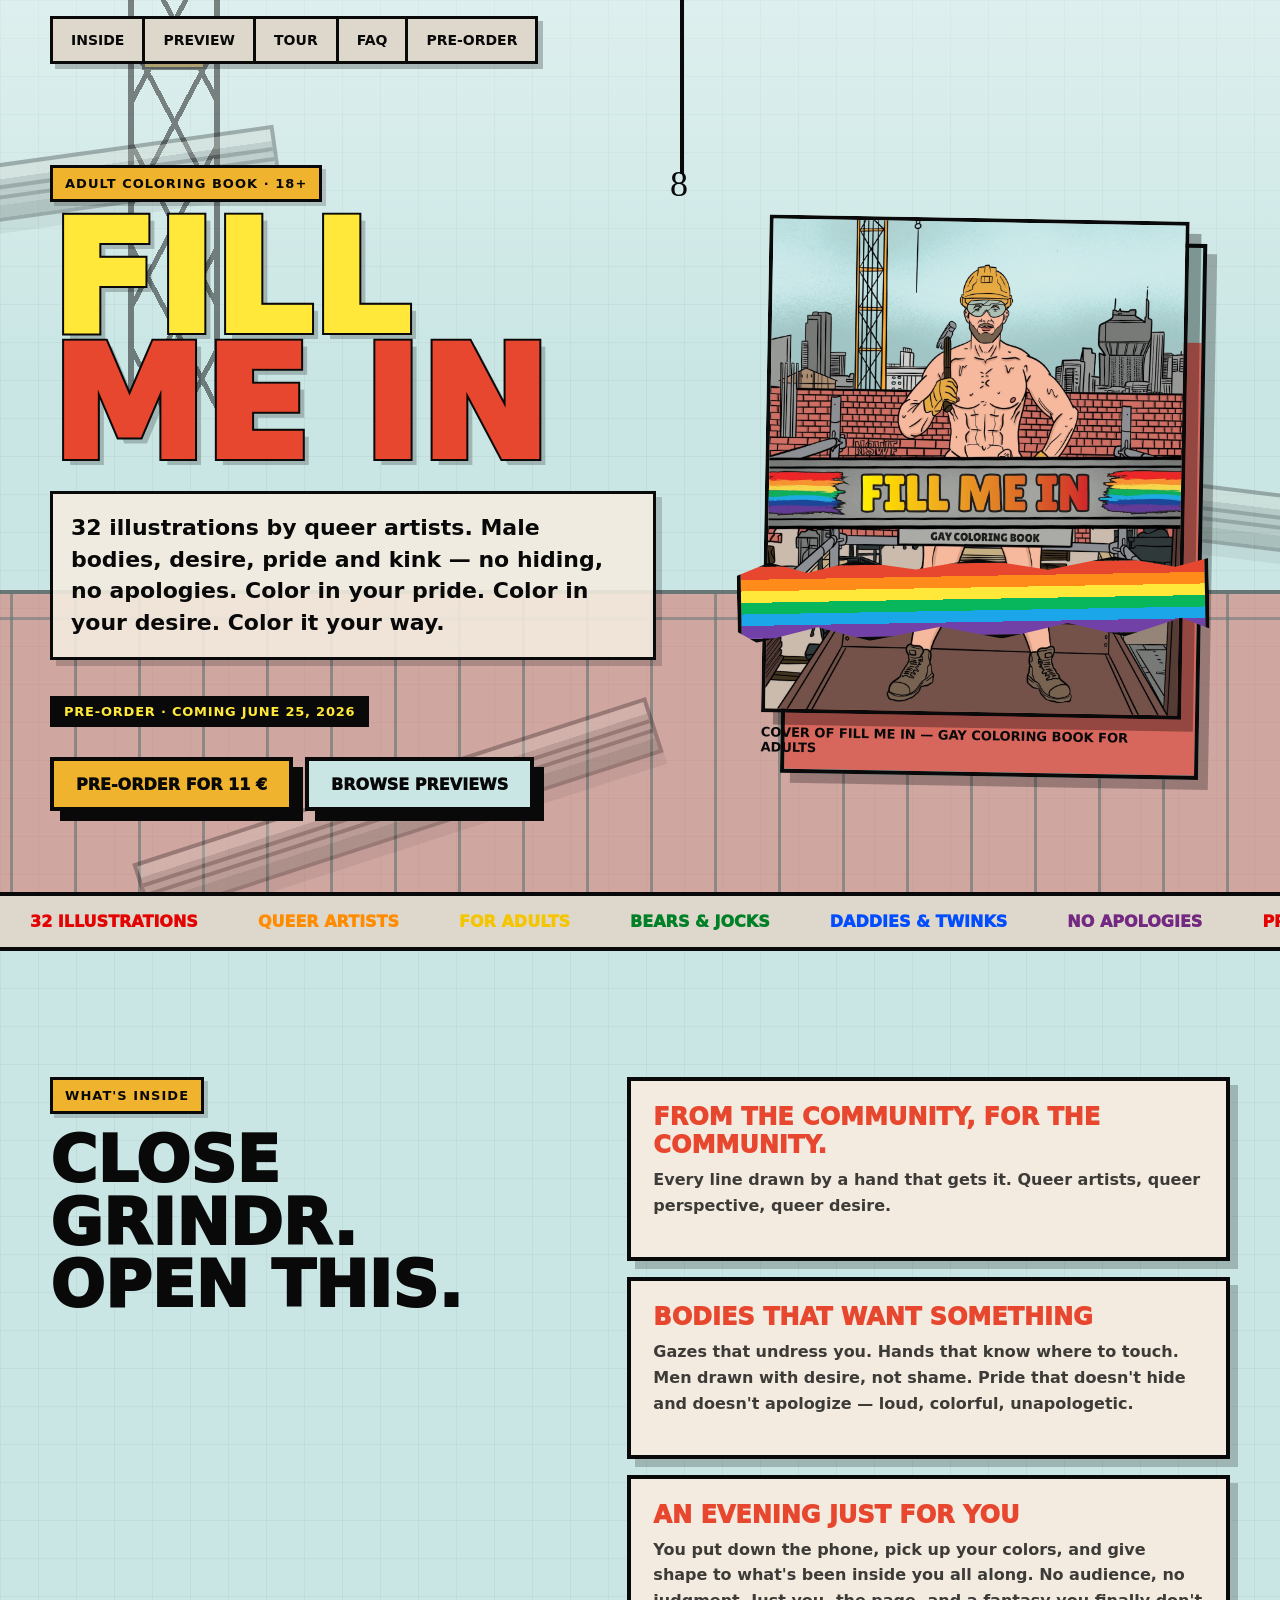
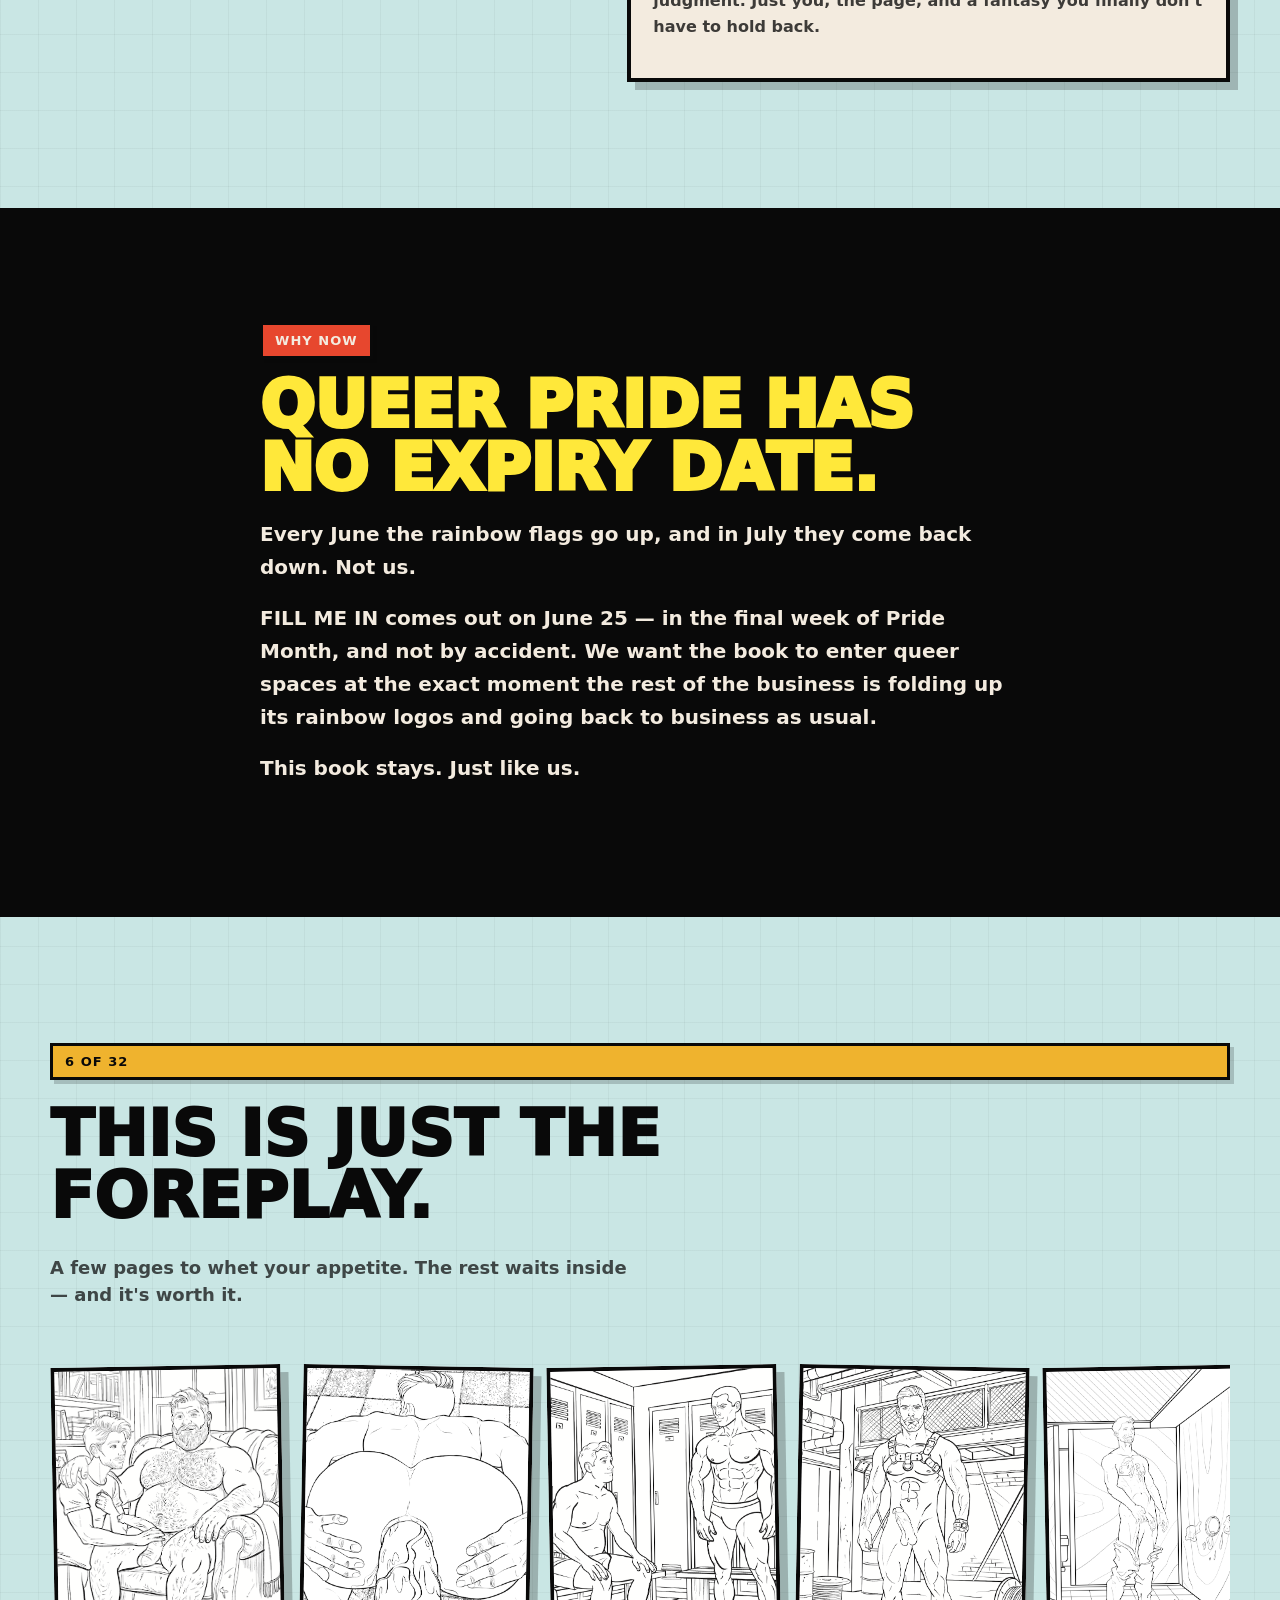
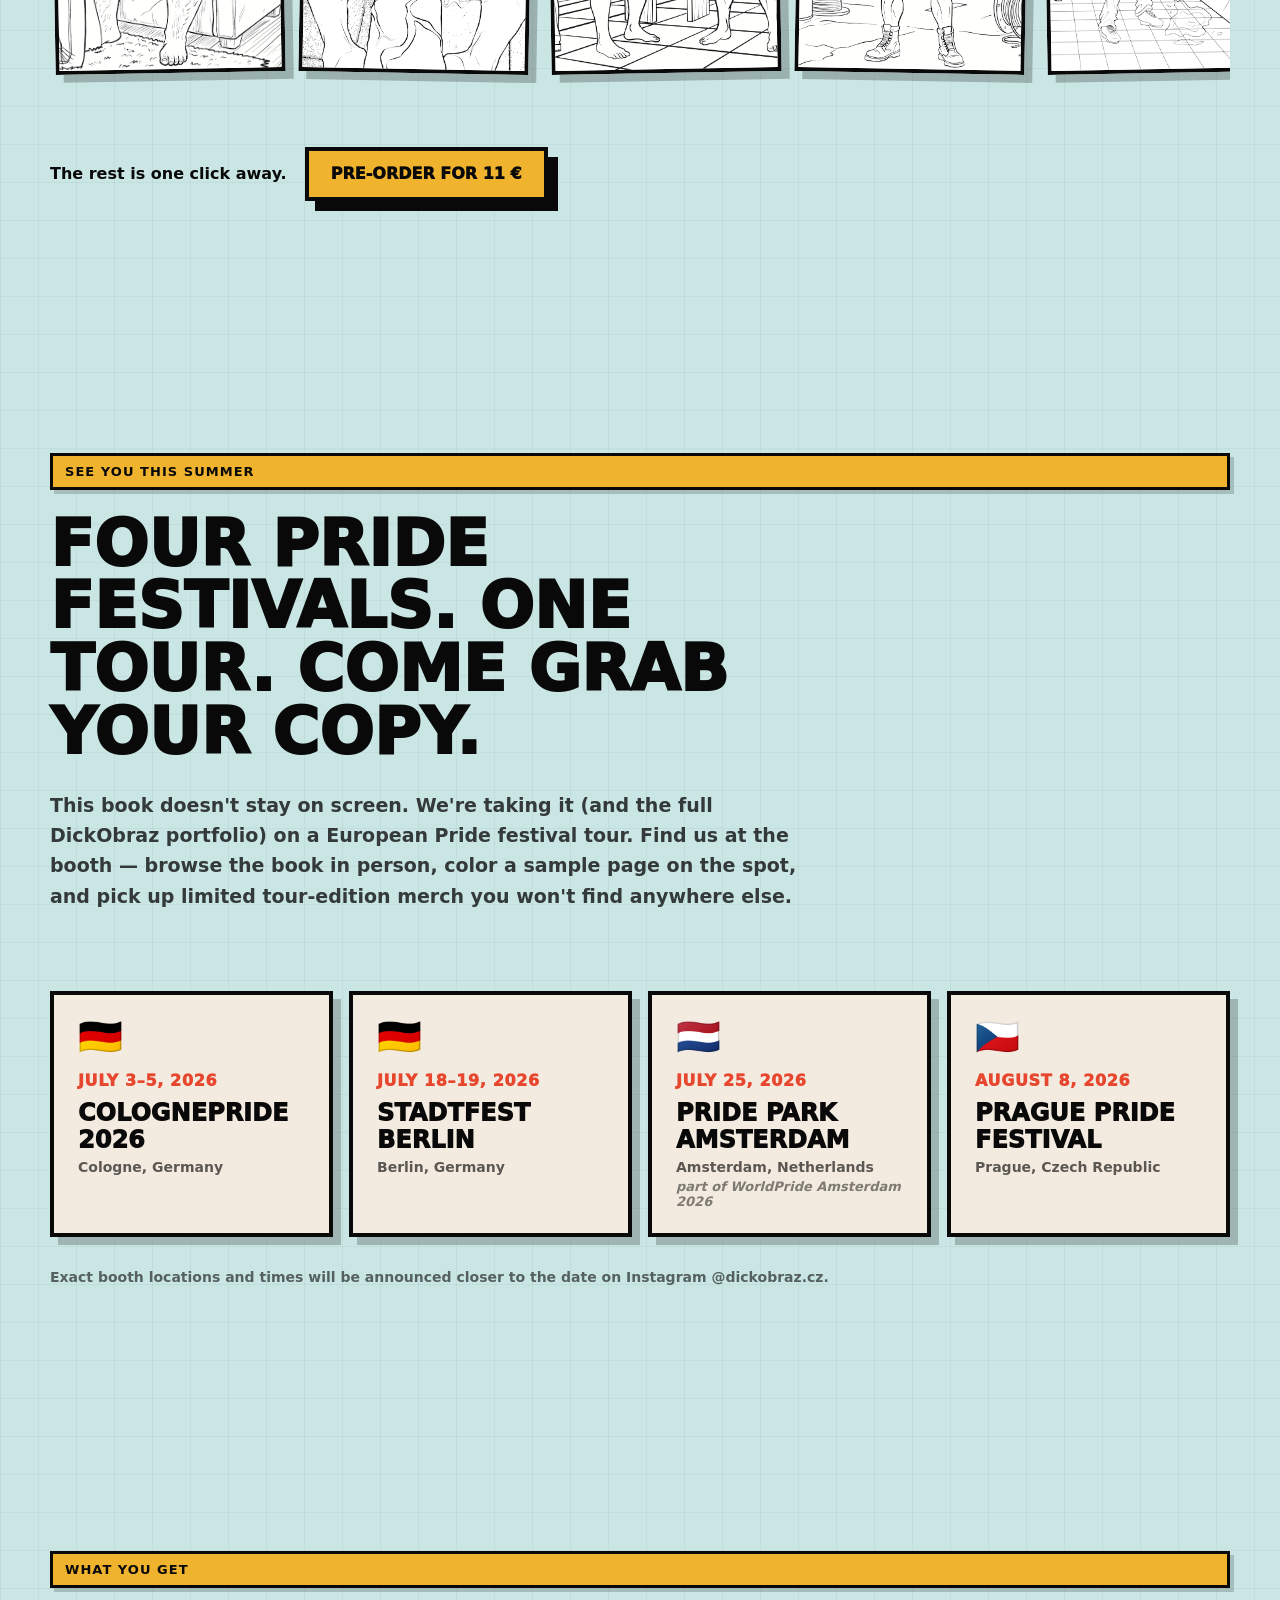
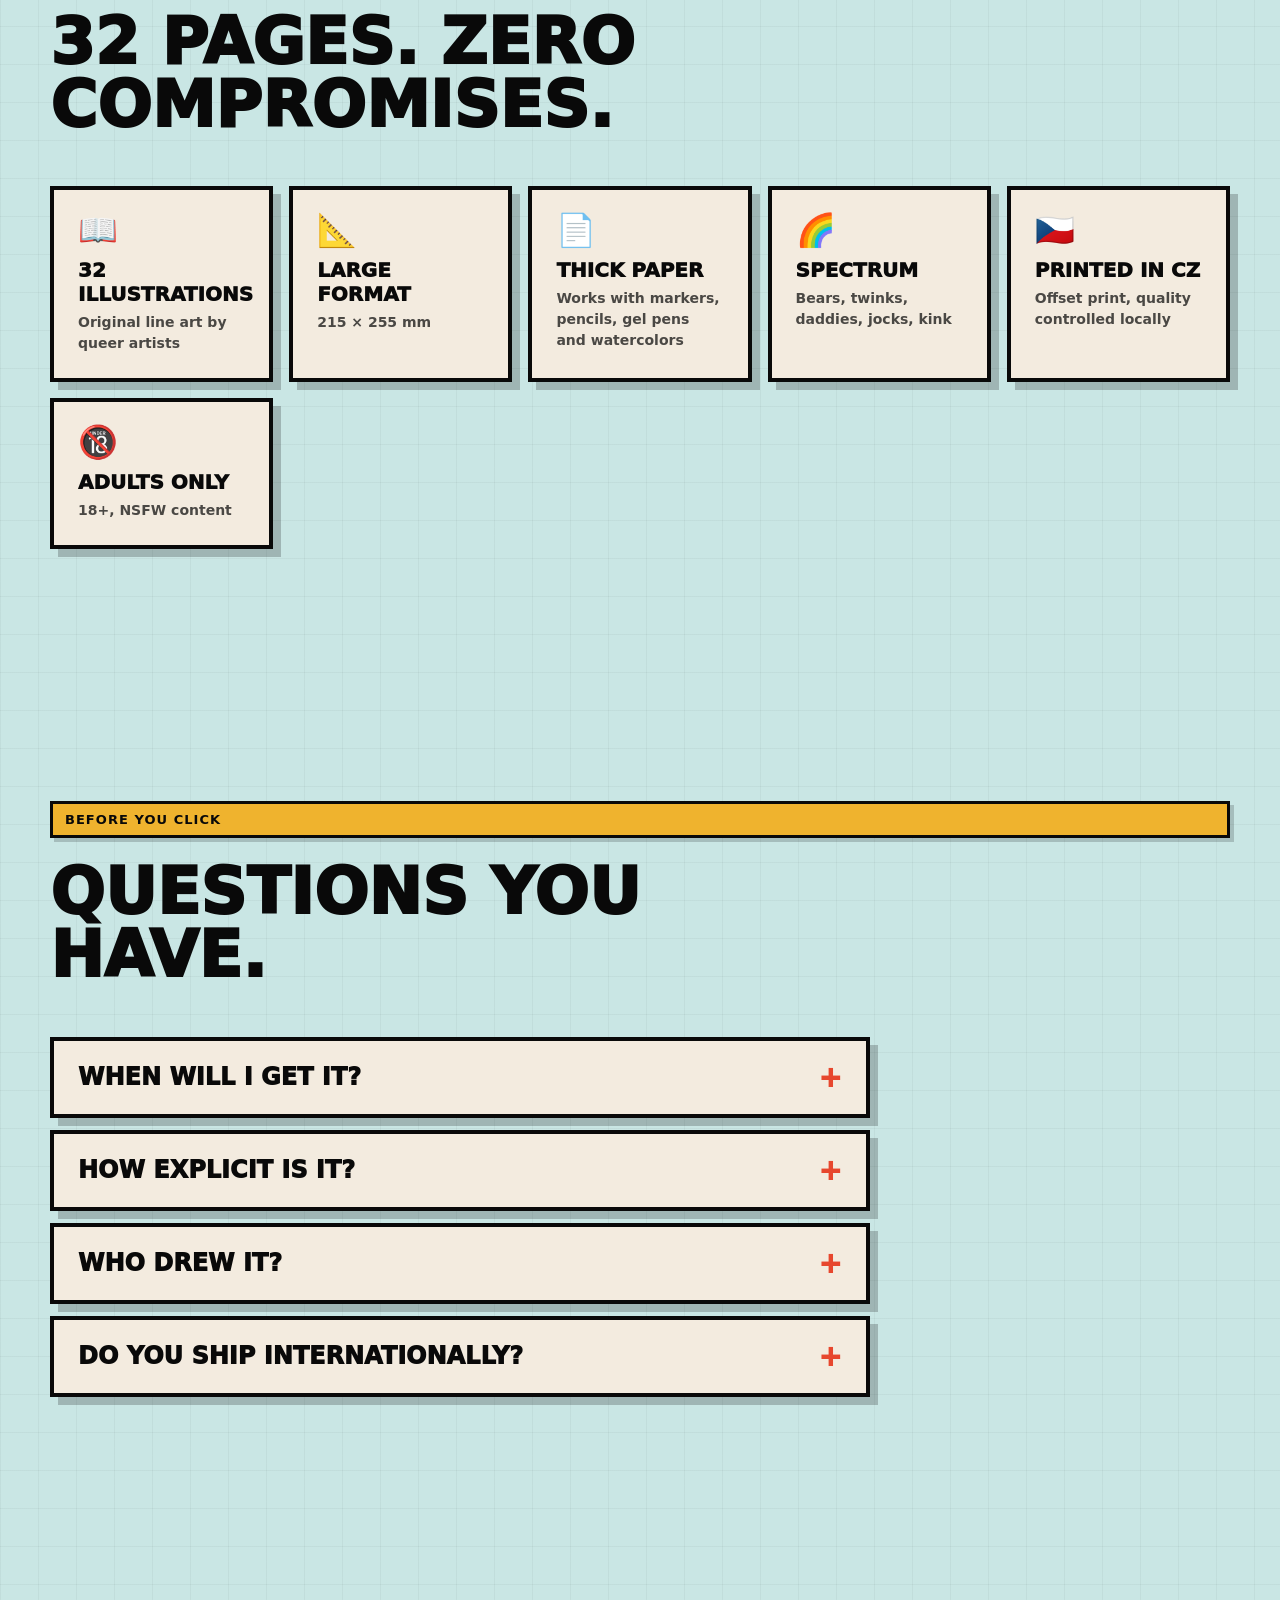
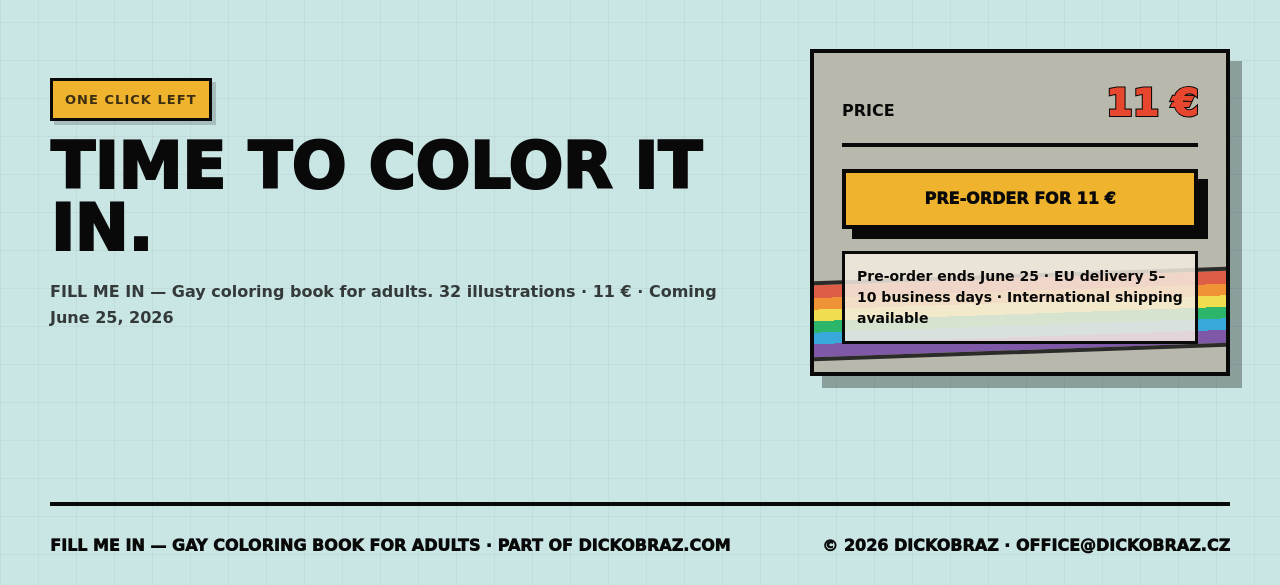
==== commit b322359a: "Switch cover image to obalka.jpg Co-Authored-By: Claude Sonnet 4.6 <noreply@anthropic.com>" ====
--- a/index.html
+++ b/index.html
@@ -8,19 +8,19 @@
     <meta name="keywords" content="gay coloring book, queer coloring book, FILL ME IN, DickObraz, Pride 2026, Berlin CSD vendor, CSD Köln aussteller, Amsterdam Pride market, Prague Pride market, queer art, gay art Europe">
     <meta property="og:title" content="FILL ME IN — Gay Coloring Book | Pride Tour 2026">
     <meta property="og:description" content="32 illustrations by queer artists. Find us at CSD Köln, Berlin CSD, Amsterdam Pride and Prague Pride 2026.">
-    <meta property="og:image" content="https://fillmein.dickobraz.com/assets/obalka.jpeg">
+    <meta property="og:image" content="https://fillmein.dickobraz.com/assets/obalka.jpg">
     <meta property="og:url" content="https://fillmein.dickobraz.com/">
     <meta property="og:type" content="product">
     <meta name="twitter:card" content="summary_large_image">
     <meta name="twitter:title" content="FILL ME IN — Gay Coloring Book">
     <meta name="twitter:description" content="32 illustrations by queer artists. Pride Tour 2026: Köln, Berlin, Amsterdam, Prague.">
-    <meta name="twitter:image" content="https://fillmein.dickobraz.com/assets/obalka.jpeg">
+    <meta name="twitter:image" content="https://fillmein.dickobraz.com/assets/obalka.jpg">
     <script type="application/ld+json">
     {
       "@context": "https://schema.org/",
       "@type": "Product",
       "name": "FILL ME IN — Gay Coloring Book",
-      "image": "https://fillmein.dickobraz.com/assets/obalka.jpeg",
+      "image": "https://fillmein.dickobraz.com/assets/obalka.jpg",
       "description": "Gay coloring book for adults. 32 original illustrations by queer artists. Bears, twinks, daddies, jocks and kink.",
       "brand": { "@type": "Brand", "name": "DickObraz" },
       "offers": {
@@ -142,7 +142,7 @@
         <figure class="cover-wrap">
           <img
             class="cover-img"
-            src="assets/obalka.jpeg"
+            src="assets/obalka.jpg"
             alt="Cover of FILL ME IN gay coloring book"
             data-fallback="Cover"
           >
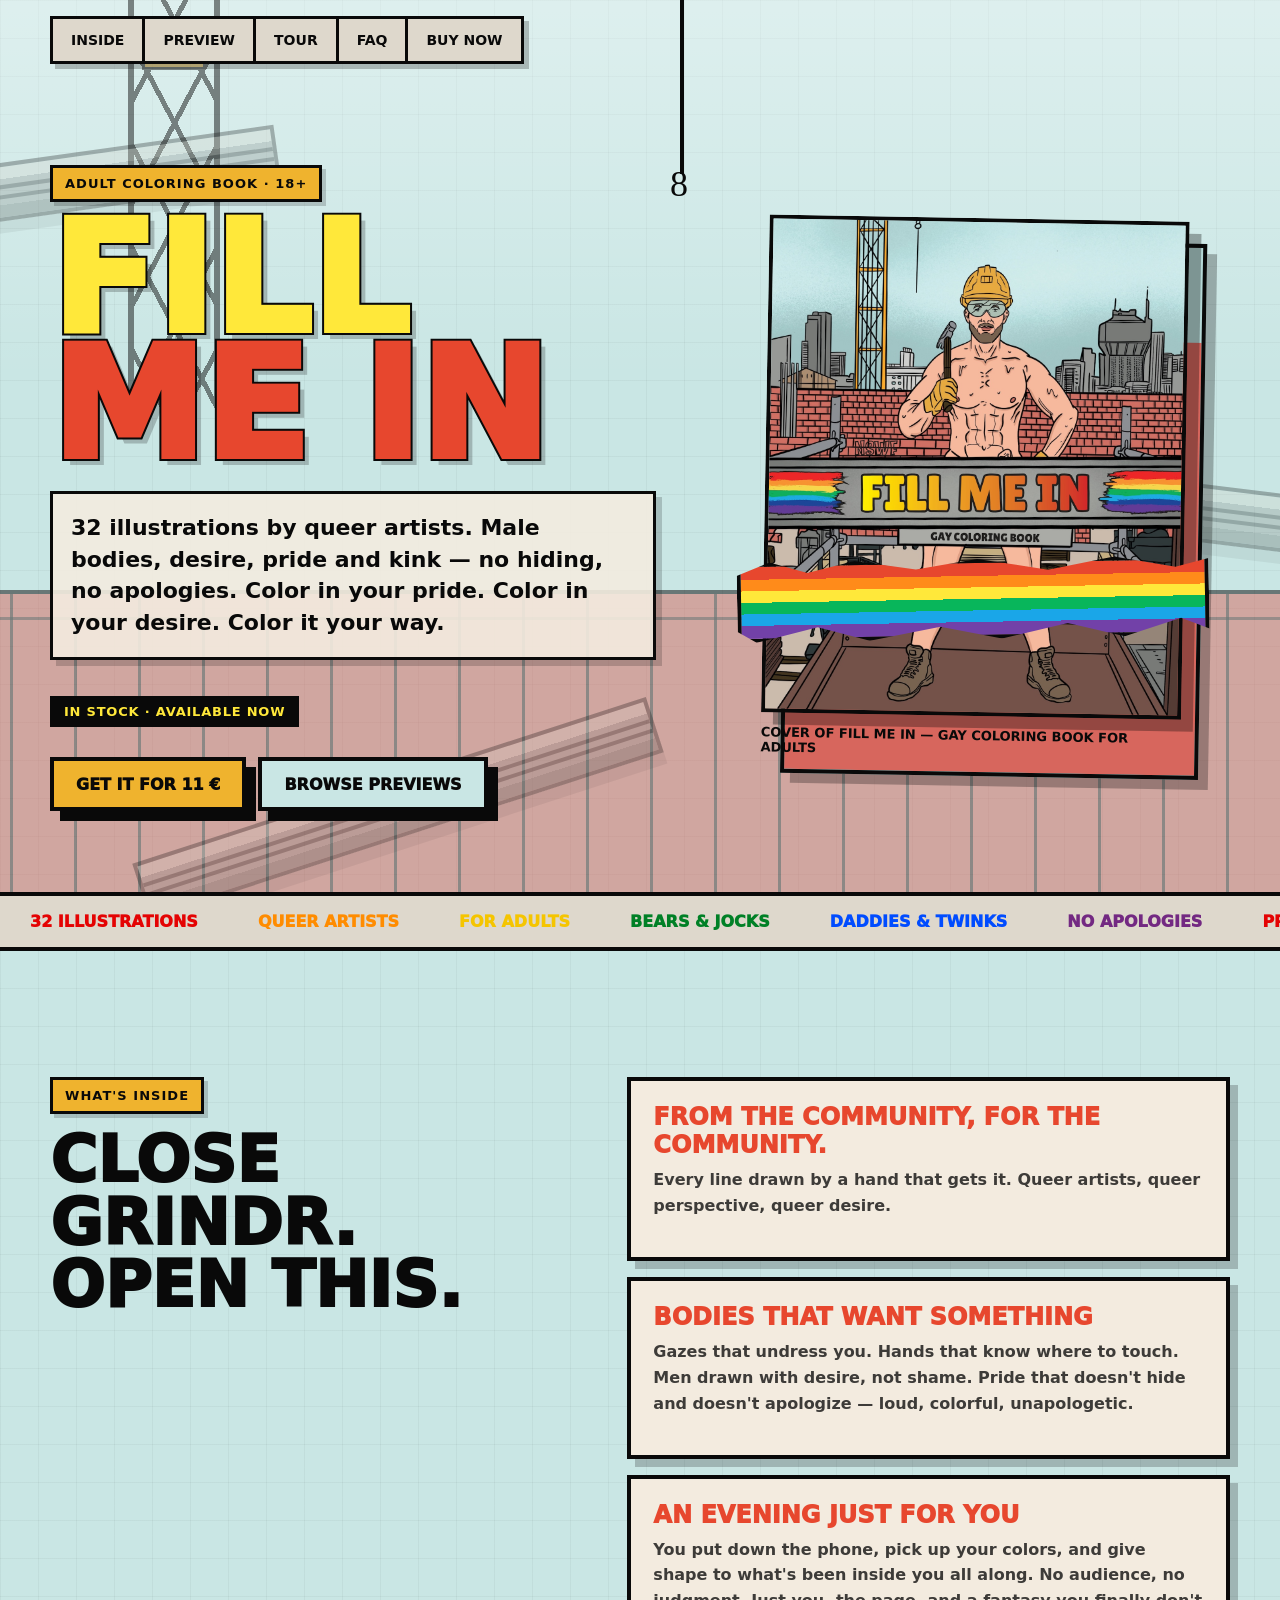
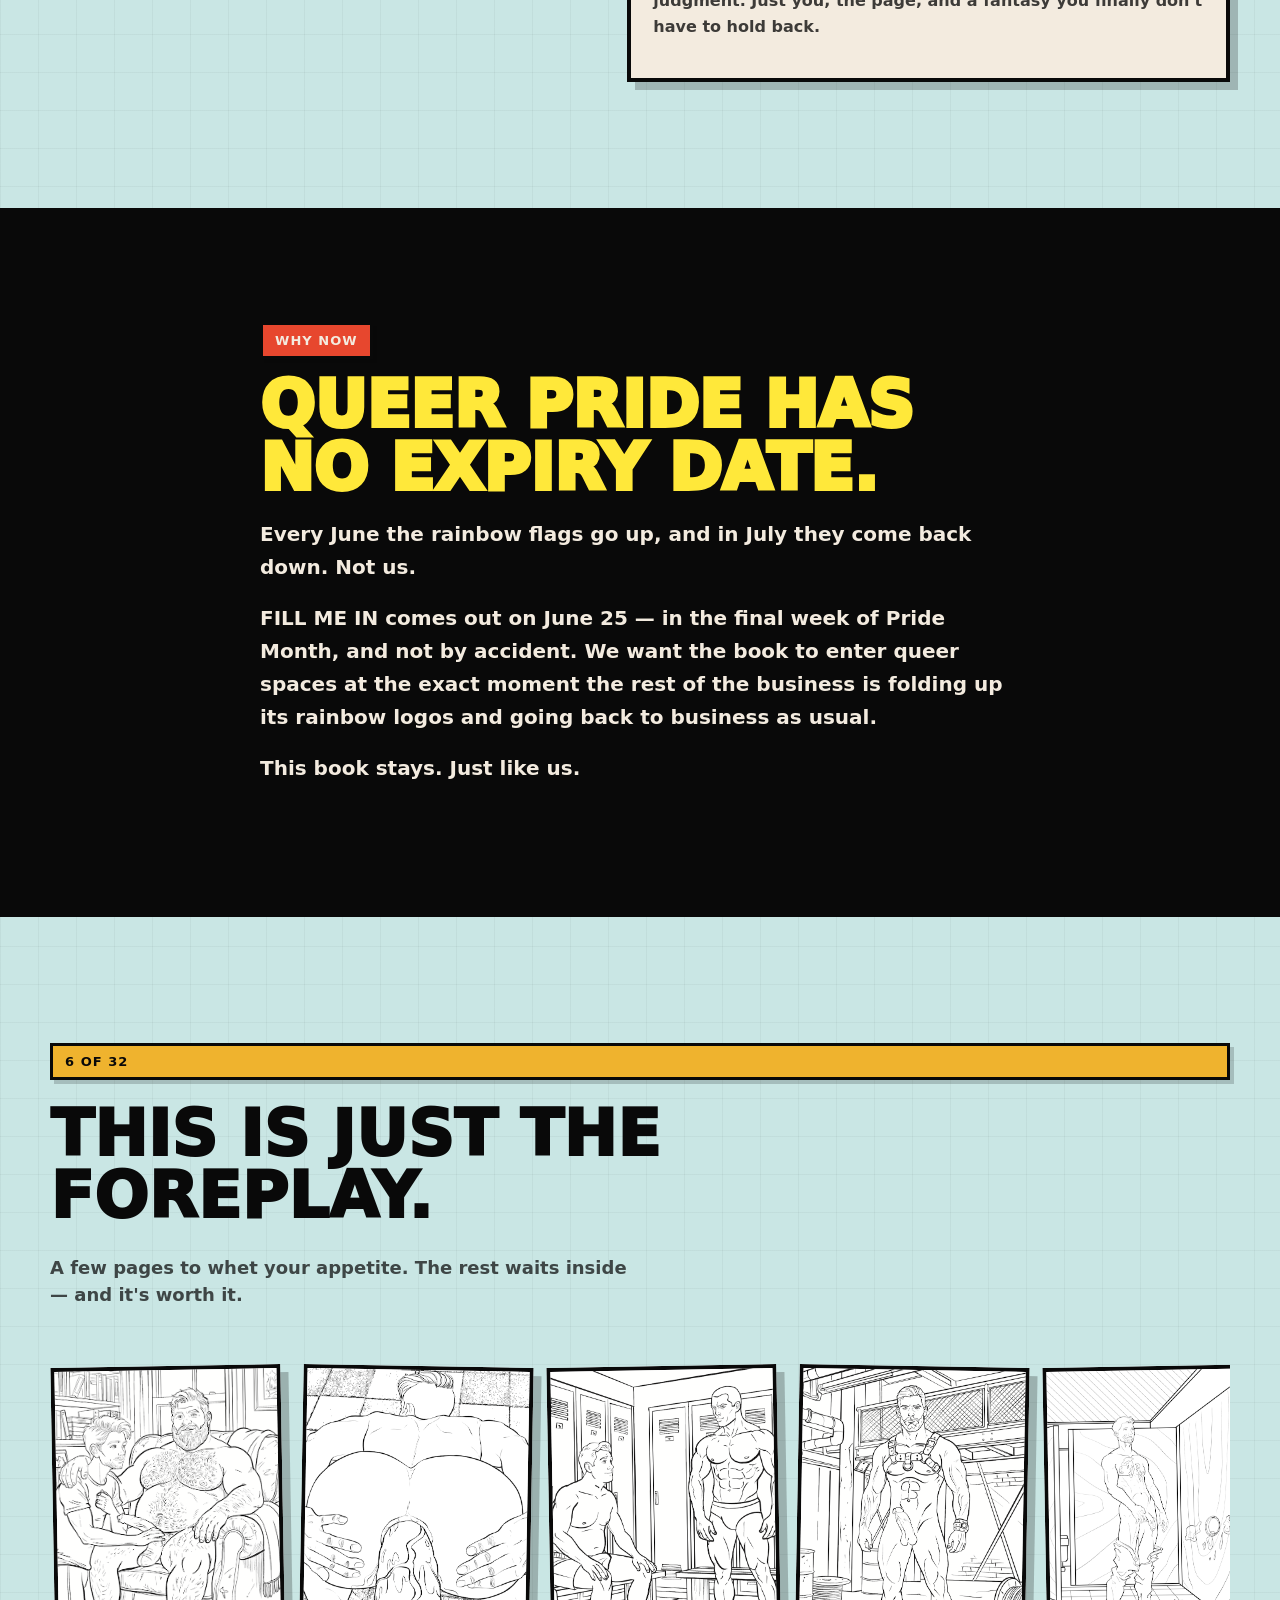
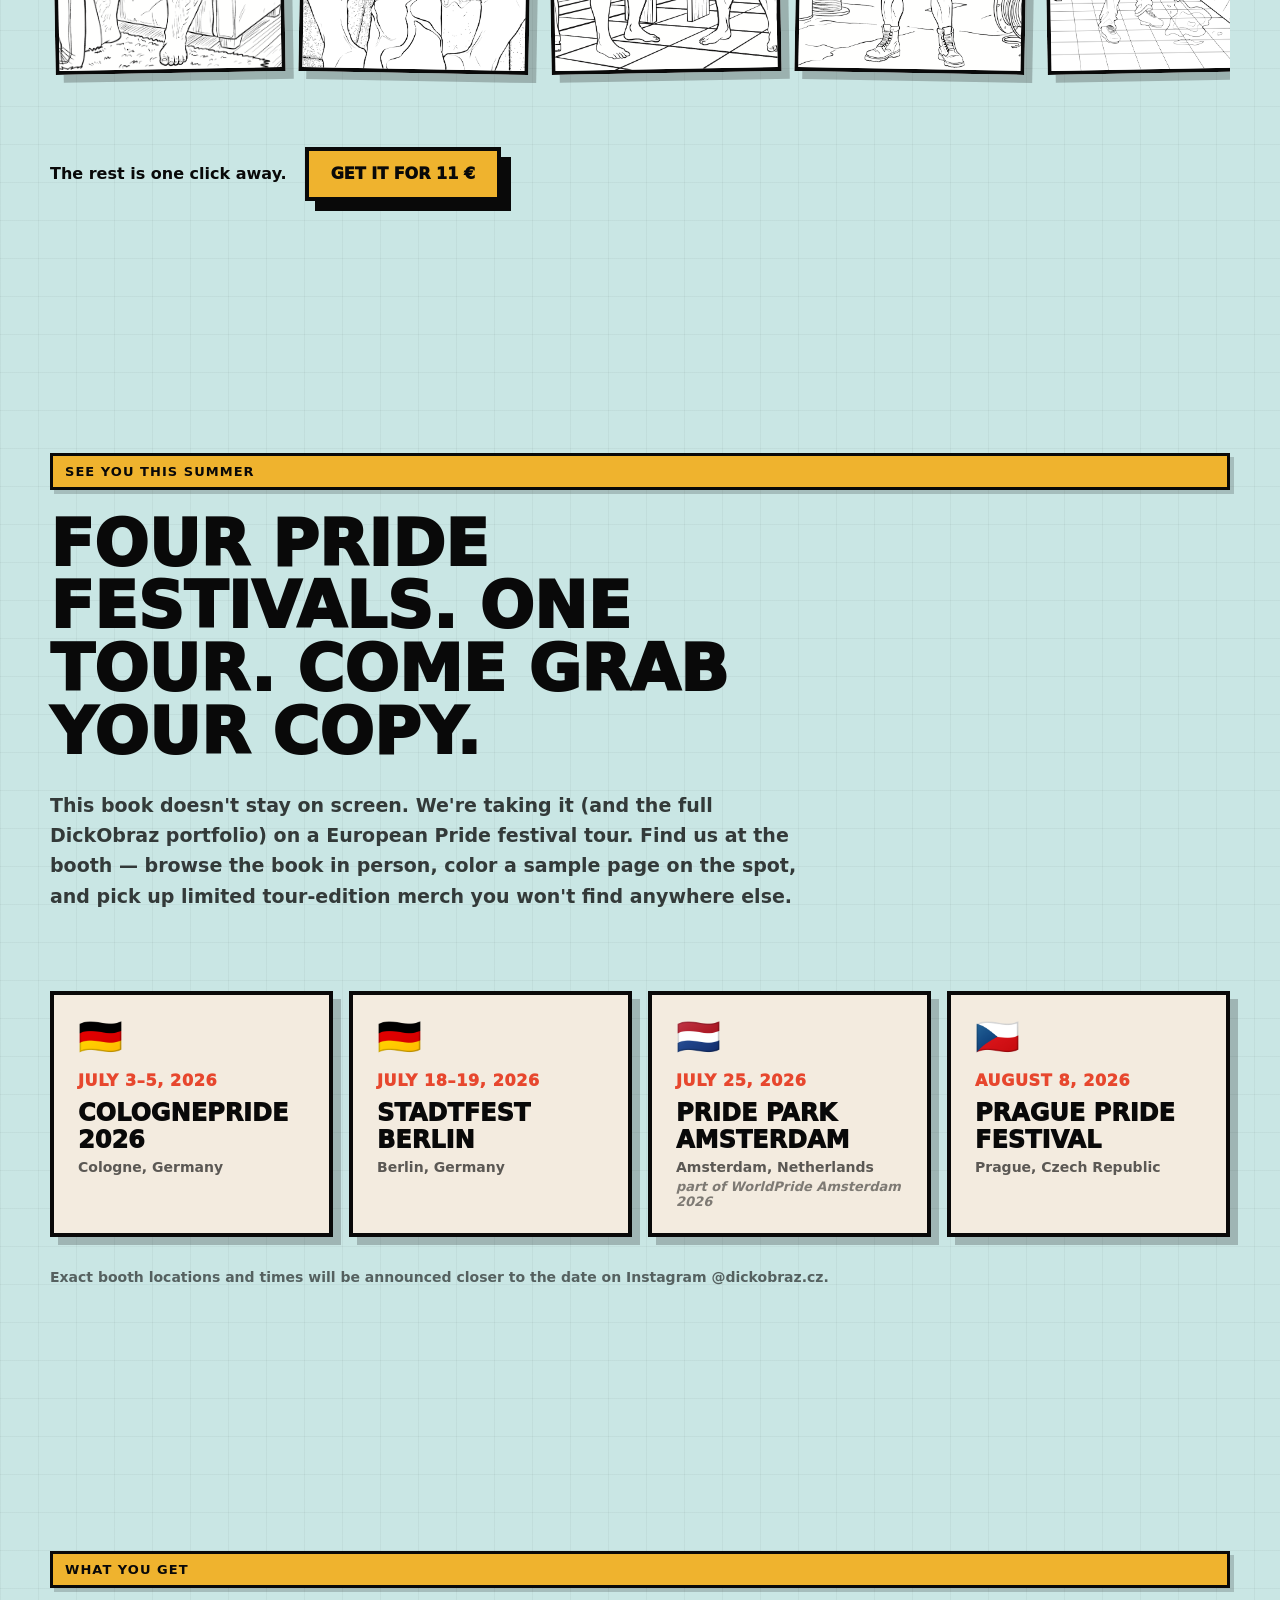
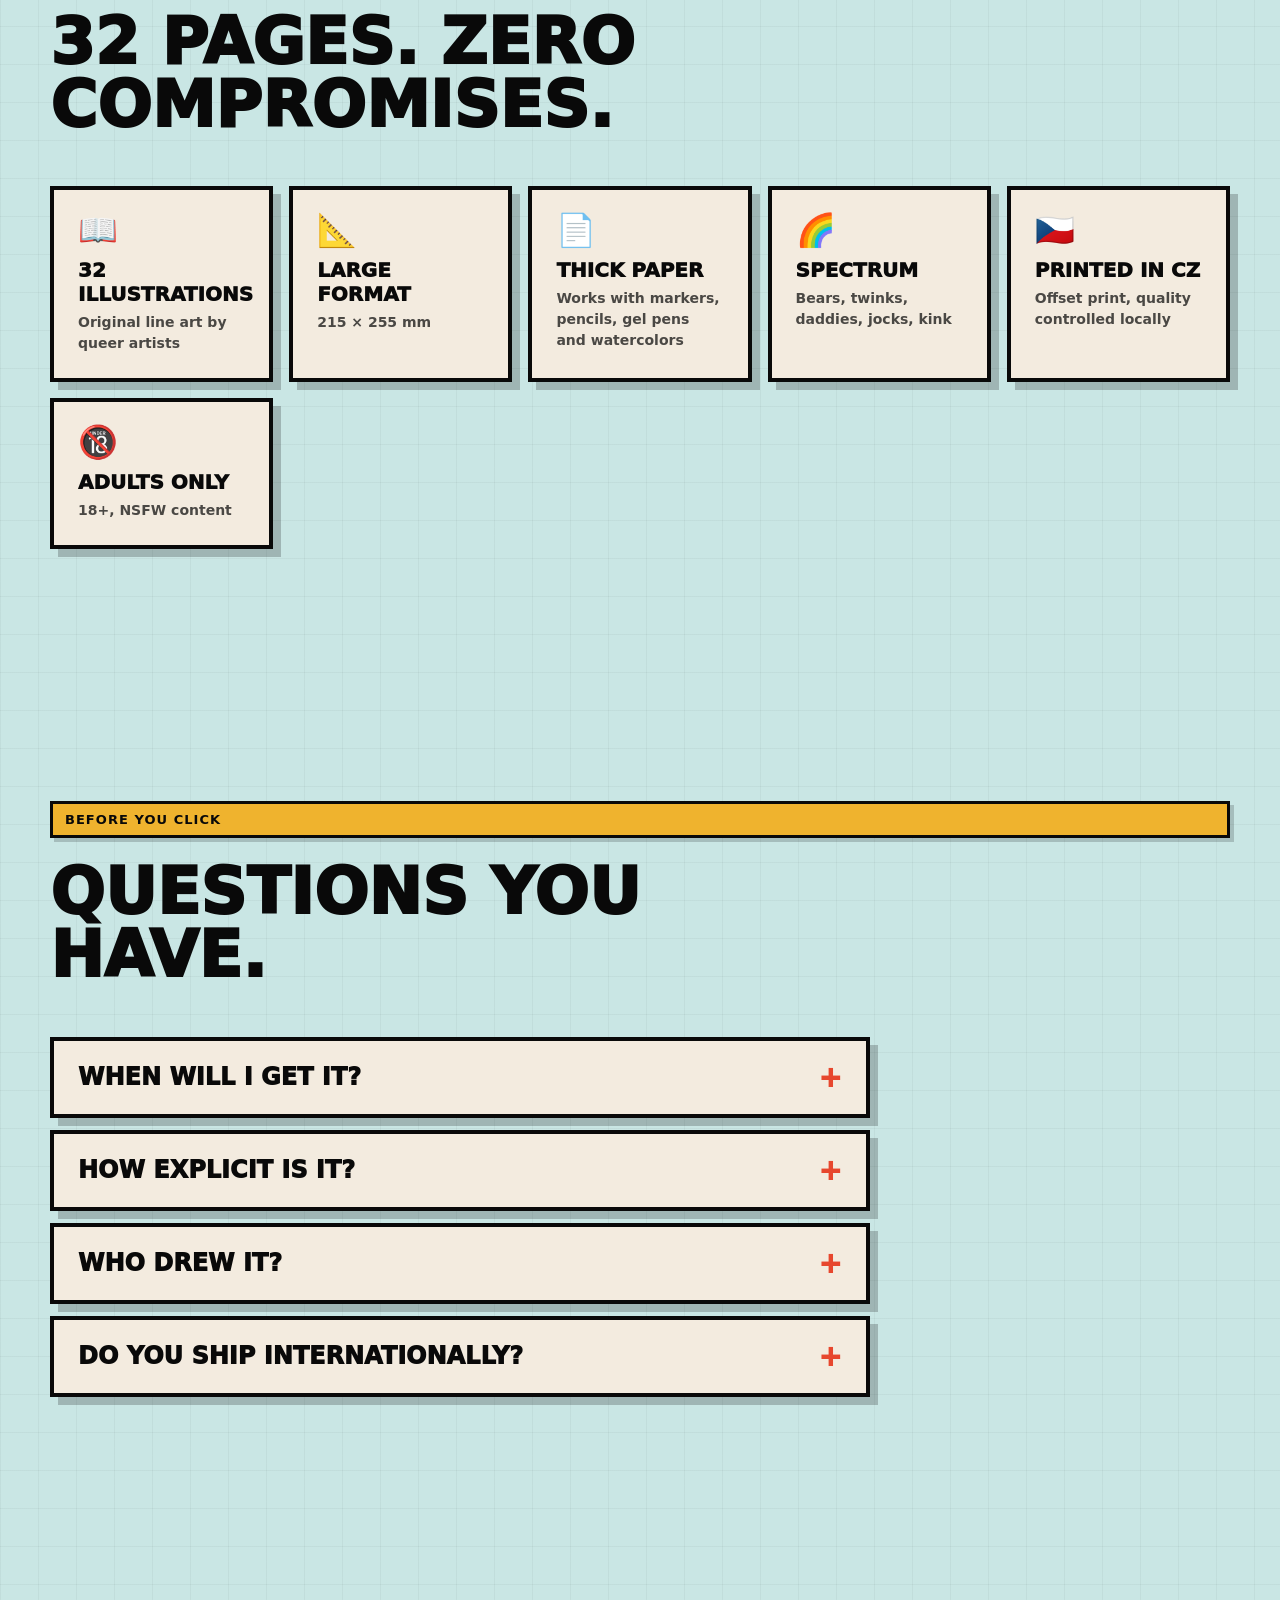
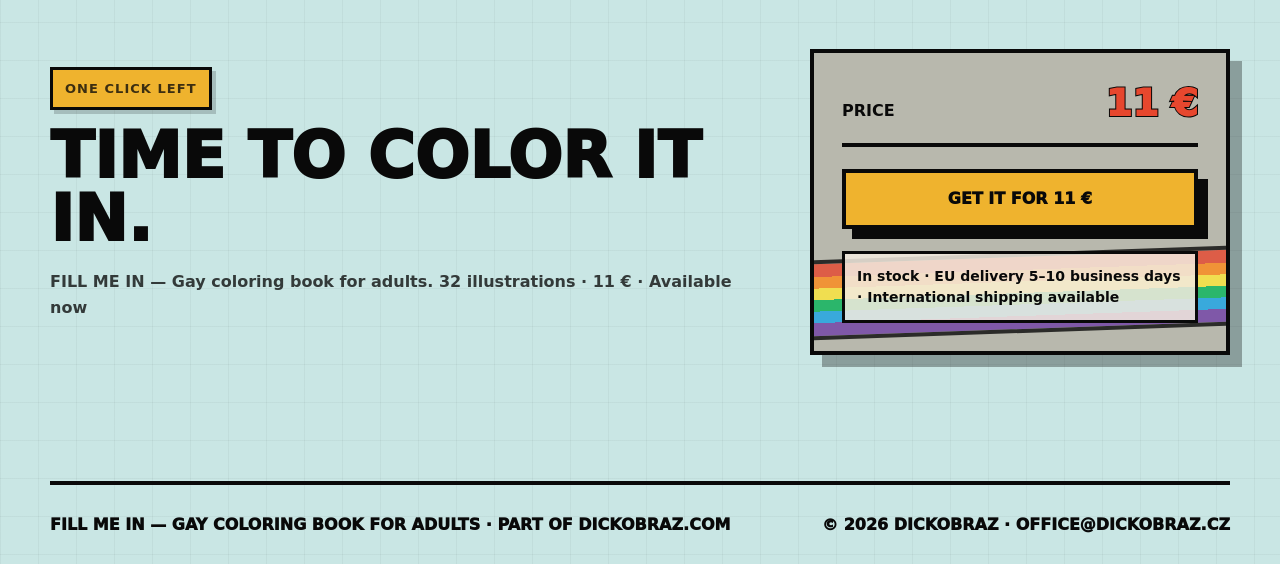
==== commit 45310b3f: "Switch from pre-order to in-stock across all texts Replace all pre-order/předprodej wording with in-" ====
--- a/index.html
+++ b/index.html
@@ -28,8 +28,7 @@
         "url": "https://fillmein.dickobraz.com/#buy",
         "priceCurrency": "EUR",
         "price": "9",
-        "availability": "https://schema.org/PreOrder",
-        "availabilityStarts": "2026-06-25T00:00:00+02:00"
+        "availability": "https://schema.org/InStock"
       }
     }
     </script>
@@ -117,7 +116,7 @@
         <a href="#preview" data-content="navPreview">Preview</a>
         <a href="#tour">Tour</a>
         <a href="#faq">FAQ</a>
-        <a href="#buy" data-content="navBuy">Pre-order</a>
+        <a href="#buy" data-content="navBuy">Buy now</a>
       </nav>
     </header>
 
@@ -132,9 +131,9 @@
           <p class="lead" data-content="heroLead">
             32 illustrations by queer artists. Male bodies, desire, pride and kink — no hiding, no apologies. Color in your pride. Color in your desire. Color it your way.
           </p>
-          <p class="hero-sub" data-content="heroSub">Pre-order · Coming June 25, 2026</p>
+          <p class="hero-sub" data-content="heroSub">In stock · Available now</p>
           <div class="hero-actions">
-            <a class="button primary" href="#buy" data-content="primaryCta" data-cart-button>Pre-order for 11 €</a>
+            <a class="button primary" href="#buy" data-content="primaryCta" data-cart-button>Get it for 11 €</a>
             <a class="button ghost" href="#preview" data-content="secondaryCta">Browse previews</a>
           </div>
         </div>
@@ -252,7 +251,7 @@
 
         <div class="preview-cta-row">
           <span>The rest is one click away.</span>
-          <a class="button primary" href="#buy" data-content="previewCta" data-cart-button>Pre-order for 11 €</a>
+          <a class="button primary" href="#buy" data-content="previewCta" data-cart-button>Get it for 11 €</a>
         </div>
       </section>
 
@@ -349,7 +348,7 @@
         <div class="faq-list">
           <details class="faq-item">
             <summary>When will I get it?</summary>
-            <p>Pre-order runs until June 25, 2026. Then we start shipping — within the EU usually 5–10 business days.</p>
+            <p>In stock and shipping now. Within the EU usually 5–10 business days.</p>
           </details>
           <details class="faq-item">
             <summary>How explicit is it?</summary>
@@ -370,7 +369,7 @@
         <div class="buy-copy">
           <p class="eyebrow" data-content="buyEyebrow">ONE CLICK LEFT</p>
           <h2 id="buy-title" data-content="buyTitle">TIME TO COLOR IT IN.</h2>
-          <p data-content="buyText">FILL ME IN — Gay coloring book for adults. 32 illustrations · 11 € · Coming June 25, 2026</p>
+          <p data-content="buyText">FILL ME IN — Gay coloring book for adults. 32 illustrations · 11 € · Available now</p>
         </div>
         <div class="buy-panel">
           <div class="price-row">
@@ -378,10 +377,10 @@
             <strong data-price>11 €</strong>
           </div>
           <button class="button cart-button" type="button" data-cart-button>
-            Pre-order for 11 €
+            Get it for 11 €
           </button>
           <p class="cart-note" data-cart-note>
-            Pre-order ends June 25 · EU delivery 5–10 business days · International shipping available
+            In stock · EU delivery 5–10 business days · International shipping available
           </p>
         </div>
       </section>
